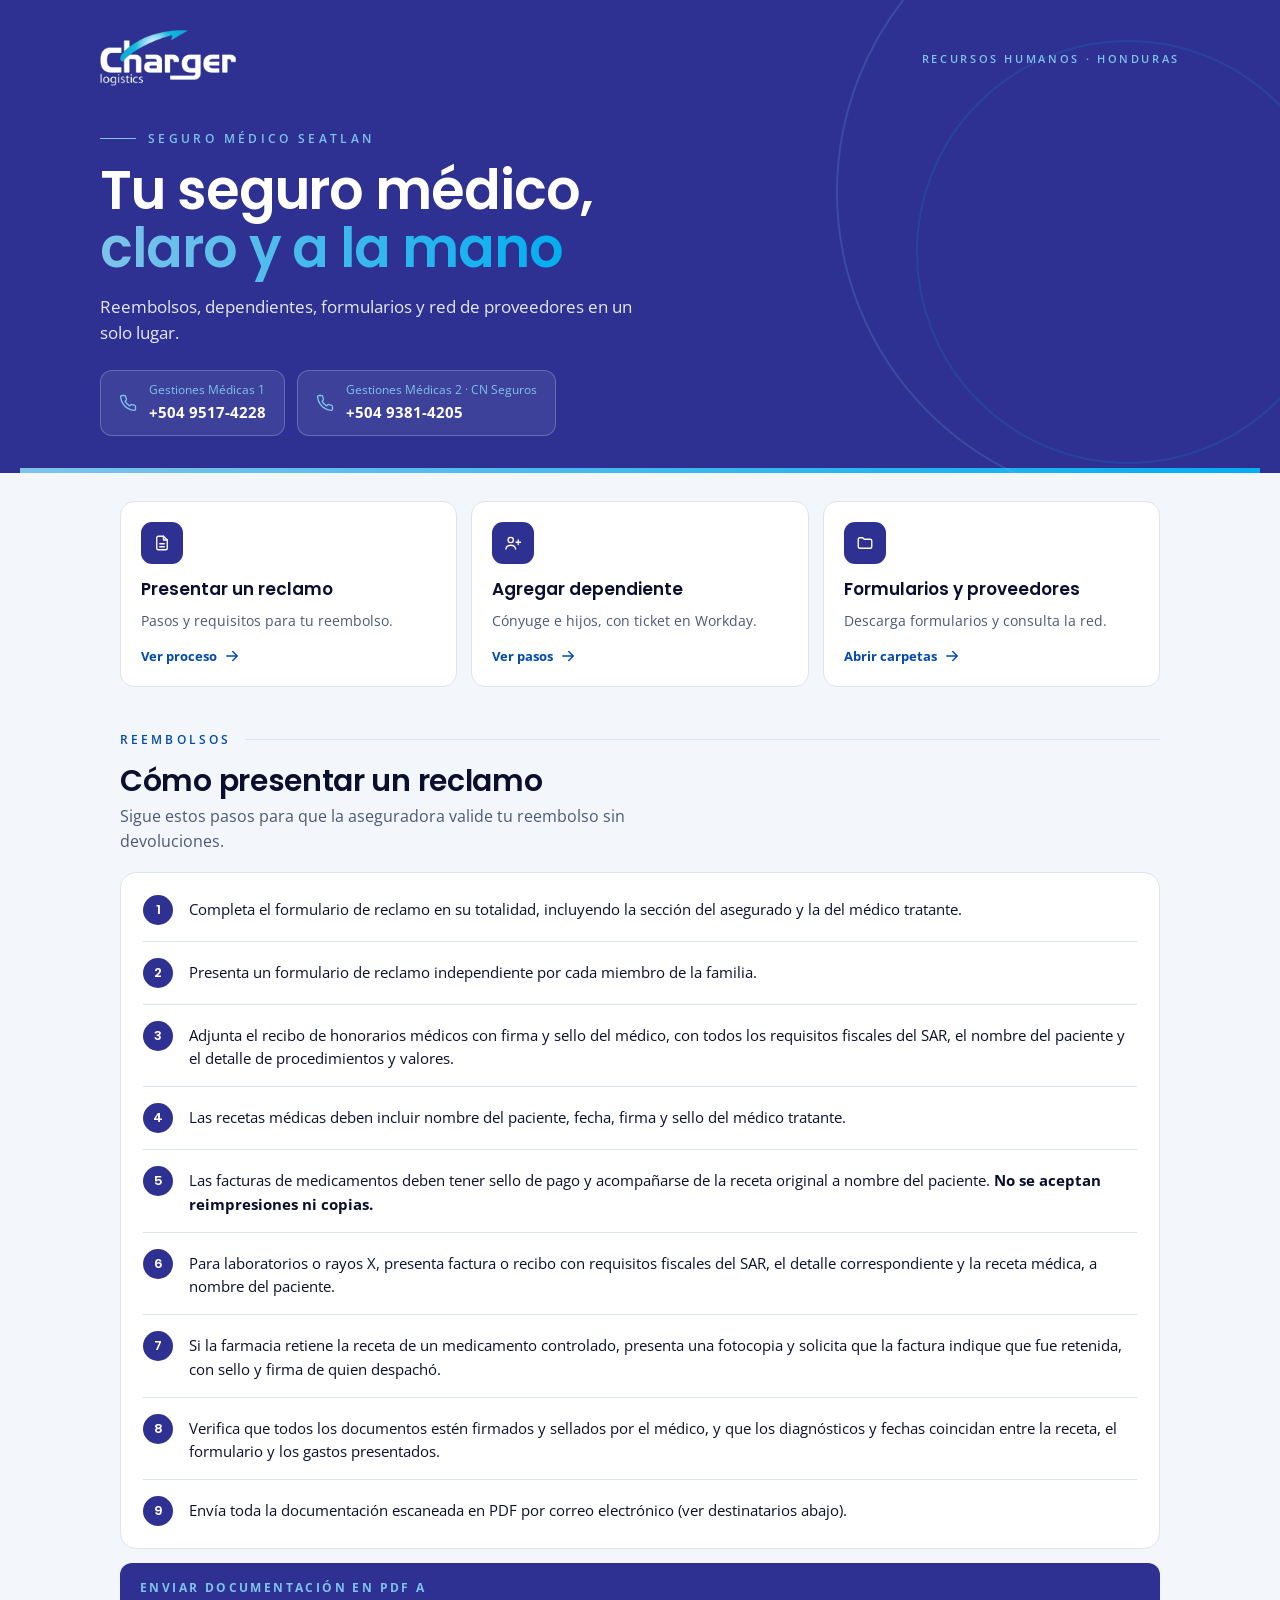
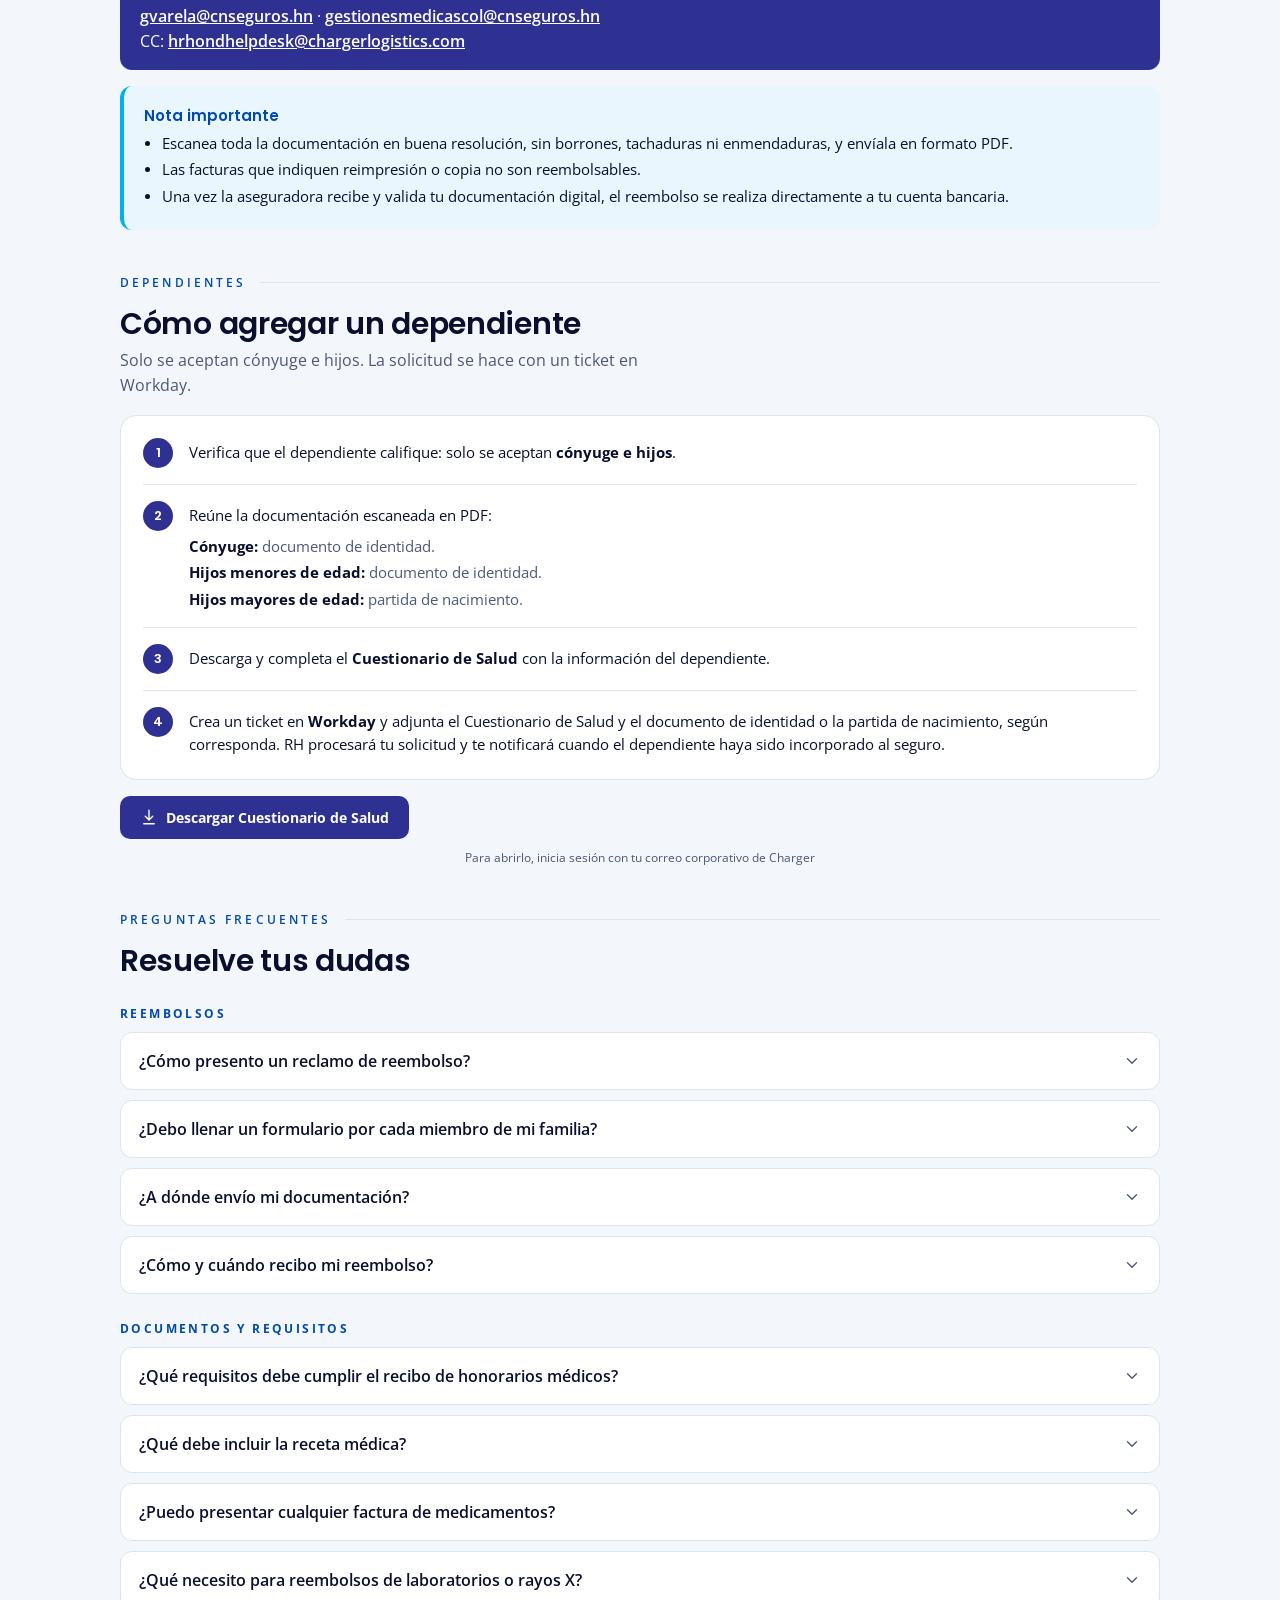
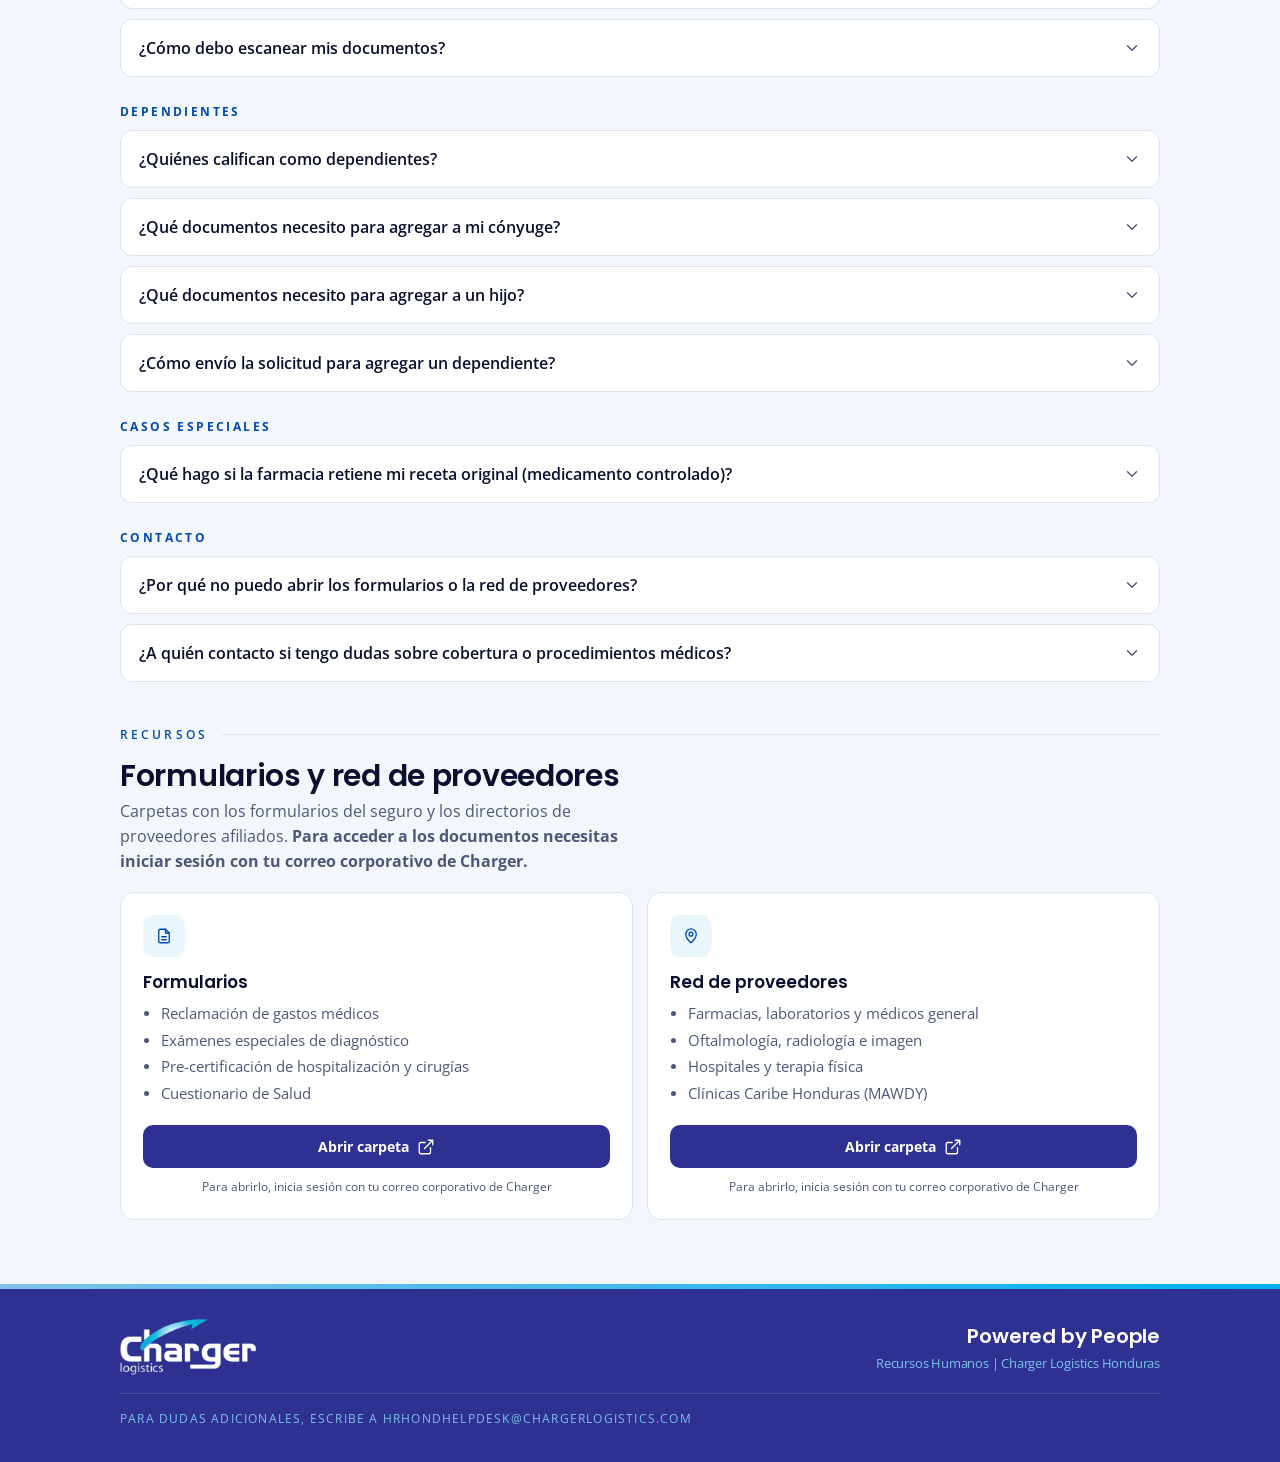
==== seguro-medico/index.html @ be04e5e9 "Seguro médico: quitar la barra de búsqueda Co-Authored-By: Claude Sonnet 5.5 <noreply@anthropic.com>" ====
<!doctype html>
<html lang="es">
<head>
<meta charset="utf-8">
<meta name="viewport" content="width=device-width, initial-scale=1">
<title>Seguro Médico Seatlan | Charger Logistics</title>
<meta name="description" content="Reclamos de reembolso, adición de dependientes, formularios y red de proveedores del seguro médico Seatlan para colaboradores de Charger Logistics Honduras.">
<link rel="icon" type="image/png" href="favicon.png">
<link rel="apple-touch-icon" href="favicon.png">
<link rel="preconnect" href="https://fonts.googleapis.com">
<link rel="preconnect" href="https://fonts.gstatic.com" crossorigin>
<link rel="stylesheet" href="https://fonts.googleapis.com/css2?family=Poppins:wght@500;600;700&family=Open+Sans:wght@400;600;700&display=swap">
<style>
:root{
  color-scheme:light;
  --indigo:#2E3192; --blue:#004AAD; --cyan:#02AFF0; --sky:#7DC3EA; --black:#000000; --white:#ffffff;
  --mist:#DDE4EE; --page:#F3F6FA; --ink:#0B0F2E; --muted:#4D5878; --line:#DDE4EE;
  --swoosh:linear-gradient(90deg,#7DC3EA,#02AFF0);
  --title:"Poppins","Roboto",system-ui,sans-serif;
  --body:"Open Sans",system-ui,-apple-system,"Segoe UI",sans-serif;
}
*{box-sizing:border-box}
html{scroll-behavior:smooth;scroll-padding-top:16px}
html,body{margin:0}
img{max-width:100%}
[hidden]{display:none!important}
body{background:var(--page);color:var(--ink);font-family:var(--body);font-size:16px;line-height:1.55;-webkit-font-smoothing:antialiased}
a{color:var(--blue)}
button,a,summary{touch-action:manipulation}
svg.i{width:18px;height:18px;flex:none;stroke:currentColor;fill:none;stroke-width:1.8;stroke-linecap:round;stroke-linejoin:round}
:focus-visible{outline:2px solid var(--cyan);outline-offset:2px}
@media (prefers-reduced-motion:reduce){html{scroll-behavior:auto}*{transition:none!important}}

/* HERO */
.hero{background:var(--indigo);color:var(--white);position:relative;overflow:hidden;padding:30px 20px 0}
.hero::before{content:"";position:absolute;right:-180px;top:-120px;width:620px;height:620px;border-radius:50%;border:2px solid rgba(125,195,234,.18);pointer-events:none}
.hero::after{content:"";position:absolute;right:-60px;top:40px;width:420px;height:420px;border-radius:50%;border:2px solid rgba(2,175,240,.14);pointer-events:none}
.hero-in{max-width:1080px;margin:0 auto;position:relative;z-index:1}
.topbar{display:flex;align-items:center;justify-content:space-between;gap:16px}
.brand{height:56px;width:auto;display:block}
.tag{font:600 11px var(--body);letter-spacing:.24em;text-transform:uppercase;color:var(--sky);text-align:right}
.hero-main{padding:44px 0 32px;max-width:680px}
.eyebrow{display:flex;align-items:center;gap:12px;font:600 12px var(--body);letter-spacing:.28em;text-transform:uppercase;color:var(--sky)}
.eyebrow::before{content:"";width:36px;height:1px;background:var(--sky)}
.hero h1{font-family:var(--title);font-weight:600;font-size:clamp(32px,6.2vw,54px);line-height:1.08;margin:14px 0 0;letter-spacing:-.02em;text-wrap:balance}
.hero h1 em{font-style:normal;background:var(--swoosh);-webkit-background-clip:text;background-clip:text;color:transparent}
.lead{margin:16px 0 0;font-size:17px;line-height:1.55;color:#E3E9F7;max-width:540px}
.chips{display:flex;flex-wrap:wrap;gap:12px;margin-top:24px}
.chip{display:flex;align-items:center;gap:12px;padding:10px 18px;border-radius:12px;background:rgba(255,255,255,.08);border:1px solid rgba(255,255,255,.22);color:var(--white);text-decoration:none;transition:background .15s}
.chip:hover{background:rgba(255,255,255,.16)}
.chip svg{color:var(--sky)}
.chip small{display:block;font-size:12px;color:var(--sky)}
.chip b{font-size:15px;font-weight:700}
.swoosh-bar{height:5px;background:var(--swoosh)}

/* LAYOUT */
.wrap{max-width:1080px;margin:0 auto;padding-inline:20px}
.sec{display:flex;align-items:center;gap:14px;margin:44px 0 16px;font:600 12px var(--body);letter-spacing:.26em;text-transform:uppercase;color:var(--blue)}
.sec::after{content:"";flex:1;height:1px;background:var(--line)}
h2.title{font-family:var(--title);font-weight:600;font-size:clamp(22px,3.6vw,30px);line-height:1.15;letter-spacing:-.01em;margin:0 0 6px;color:var(--ink)}
.sub{margin:0 0 18px;color:var(--muted);max-width:60ch}

/* QUICK ACTIONS */
.quick{display:grid;grid-template-columns:repeat(3,minmax(0,1fr));gap:14px;margin-top:28px}
.qa{display:flex;flex-direction:column;gap:8px;padding:20px;border-radius:14px;background:var(--white);border:1px solid var(--line);text-decoration:none;color:var(--ink);transition:transform .15s,box-shadow .15s,border-color .15s}
.qa:hover{transform:translateY(-2px);border-color:var(--sky);box-shadow:0 10px 28px rgba(46,49,146,.12)}
.qa .ic{width:42px;height:42px;border-radius:11px;background:var(--indigo);color:var(--white);display:grid;place-items:center}
.qa h3{font-family:var(--title);font-weight:600;font-size:17px;margin:4px 0 0}
.qa p{margin:0;font-size:14px;color:var(--muted)}
.qa .go{margin-top:auto;padding-top:6px;font-size:13px;font-weight:700;color:var(--blue);display:flex;align-items:center;gap:6px}

/* STEPS */
.steps{list-style:none;margin:0;padding:6px 22px;background:var(--white);border:1px solid var(--line);border-radius:16px;counter-reset:s}
.steps li{display:flex;gap:16px;padding:16px 0;border-bottom:1px solid var(--line);counter-increment:s}
.steps li:last-child{border-bottom:0}
.steps li::before{content:counter(s);flex:none;width:30px;height:30px;border-radius:50%;background:var(--indigo);color:var(--white);font:600 13px var(--title);display:grid;place-items:center}
.steps li>div{padding-top:3px;font-size:15px}
.steps ul{margin:8px 0 0;padding:0;list-style:none;display:grid;gap:4px}
.steps ul li{display:block;padding:0;border:0;counter-increment:none;color:var(--muted);font-size:14.5px}
.steps ul li::before{content:none}
.steps ul li b{color:var(--ink)}

.note{margin-top:16px;padding:18px 20px;border-radius:12px;background:#E9F6FD;border-left:4px solid var(--cyan)}
.note strong{display:block;margin-bottom:6px;font-family:var(--title);font-weight:600;color:var(--blue);font-size:15px}
.note ul{margin:0;padding-left:18px;font-size:14.5px}
.note li{margin-bottom:4px}
.send{margin-top:14px;padding:16px 20px;border-radius:12px;background:var(--indigo);color:var(--white)}
.send b{display:block;font-size:12px;letter-spacing:.2em;text-transform:uppercase;color:var(--sky);margin-bottom:6px}
.send a{color:var(--white);font-weight:600;overflow-wrap:anywhere}

.btn{display:inline-flex;align-items:center;justify-content:center;gap:8px;padding:12px 20px;border-radius:10px;background:var(--indigo);color:var(--white);font:700 14px var(--body);text-decoration:none;transition:background .15s}
.btn:hover{background:var(--blue)}
.btn.alt{background:var(--white);color:var(--indigo);border:1.5px solid var(--indigo)}
.btn.alt:hover{background:var(--page)}
.btn-row{display:flex;flex-wrap:wrap;gap:12px;margin-top:16px}

/* FAQ */
.faq-cat{font:700 12px var(--body);letter-spacing:.2em;text-transform:uppercase;color:var(--blue);margin:26px 0 10px}
details.faq{background:var(--white);border:1px solid var(--line);border-radius:12px;margin-bottom:10px;overflow:hidden}
details.faq[open]{border-color:var(--sky)}
details.faq summary{list-style:none;cursor:pointer;display:flex;justify-content:space-between;align-items:center;gap:12px;padding:16px 18px;font-weight:600;font-size:15.5px}
details.faq summary::-webkit-details-marker{display:none}
details.faq summary svg{color:var(--muted);transition:transform .2s}
details.faq[open] summary svg{transform:rotate(180deg);color:var(--cyan)}
details.faq .a{padding:0 18px 18px;font-size:15px;color:var(--muted)}

/* DOCS */
.docs{display:grid;grid-template-columns:repeat(2,minmax(0,1fr));gap:14px}
.doc{display:flex;flex-direction:column;padding:22px;border-radius:14px;background:var(--white);border:1px solid var(--line)}
.doc .ic{width:42px;height:42px;border-radius:11px;background:#E9F6FD;color:var(--blue);display:grid;place-items:center;margin-bottom:12px}
.doc h3{font-family:var(--title);font-weight:600;font-size:17px;margin:0 0 8px}
.doc ul{margin:0 0 16px;padding-left:18px;color:var(--muted);font-size:14.5px;flex:1}
.doc li{margin-bottom:4px}
.access{margin-top:10px;font-size:12px;color:var(--muted);text-align:center}

/* FOOTER */
.site-foot{background:var(--indigo);color:var(--white);margin-top:64px}
.foot-in{max-width:1080px;margin:0 auto;padding:30px 20px 34px;display:flex;flex-wrap:wrap;align-items:center;justify-content:space-between;gap:18px}
.ppl{font-family:var(--title);font-weight:600;font-size:20px;letter-spacing:-.01em;text-align:right}
.ppl small{display:block;font:400 13px var(--body);color:var(--sky);margin-top:2px}
.legal{width:100%;border-top:1px solid rgba(255,255,255,.14);padding-top:16px;font-size:12px;letter-spacing:.1em;text-transform:uppercase;color:var(--sky)}

@media (max-width:820px){.quick{grid-template-columns:1fr}.docs{grid-template-columns:1fr}}
@media (max-width:560px){.brand{height:46px}.tag{font-size:10px;letter-spacing:.16em}.hero-main{padding:34px 0 26px}.steps{padding:4px 16px}.ppl{text-align:left}}
</style>
</head>
<body>

<header class="hero">
  <div class="hero-in">
    <div class="topbar">
      <img class="brand" src="charger-logo.png" alt="Charger Logistics">
      <div class="tag">Recursos Humanos · Honduras</div>
    </div>
    <div class="hero-main">
      <div class="eyebrow">Seguro médico Seatlan</div>
      <h1>Tu seguro médico, <em>claro y a la mano</em></h1>
      <p class="lead">Reembolsos, dependientes, formularios y red de proveedores en un solo lugar.</p>
      <div class="chips">
        <a class="chip" href="tel:+50495174228">
          <svg class="i" viewBox="0 0 24 24"><path d="M22 16.9v3a2 2 0 0 1-2.2 2 19.8 19.8 0 0 1-8.6-3.1 19.5 19.5 0 0 1-6-6A19.8 19.8 0 0 1 2.1 4.2 2 2 0 0 1 4.1 2h3a2 2 0 0 1 2 1.7c.1 1 .4 1.9.7 2.8a2 2 0 0 1-.5 2.1L8.1 9.9a16 16 0 0 0 6 6l1.3-1.3a2 2 0 0 1 2.1-.4c.9.3 1.8.6 2.8.7a2 2 0 0 1 1.7 2z"/></svg>
          <span><small>Gestiones Médicas 1</small><b>+504 9517-4228</b></span>
        </a>
        <a class="chip" href="tel:+50493814205">
          <svg class="i" viewBox="0 0 24 24"><path d="M22 16.9v3a2 2 0 0 1-2.2 2 19.8 19.8 0 0 1-8.6-3.1 19.5 19.5 0 0 1-6-6A19.8 19.8 0 0 1 2.1 4.2 2 2 0 0 1 4.1 2h3a2 2 0 0 1 2 1.7c.1 1 .4 1.9.7 2.8a2 2 0 0 1-.5 2.1L8.1 9.9a16 16 0 0 0 6 6l1.3-1.3a2 2 0 0 1 2.1-.4c.9.3 1.8.6 2.8.7a2 2 0 0 1 1.7 2z"/></svg>
          <span><small>Gestiones Médicas 2 · CN Seguros</small><b>+504 9381-4205</b></span>
        </a>
      </div>
    </div>
  </div>
  <div class="swoosh-bar"></div>
</header>

<main class="wrap">


  <nav class="quick" aria-label="Accesos rápidos">
    <a class="qa" href="#reclamo">
      <span class="ic"><svg class="i" viewBox="0 0 24 24"><path d="M14 3H7a2 2 0 0 0-2 2v14a2 2 0 0 0 2 2h10a2 2 0 0 0 2-2V8z"/><path d="M14 3v5h5M9 13h6M9 17h6"/></svg></span>
      <h3>Presentar un reclamo</h3>
      <p>Pasos y requisitos para tu reembolso.</p>
      <span class="go">Ver proceso <svg class="i" viewBox="0 0 24 24"><path d="M5 12h14M13 6l6 6-6 6"/></svg></span>
    </a>
    <a class="qa" href="#dependientes">
      <span class="ic"><svg class="i" viewBox="0 0 24 24"><circle cx="9" cy="8" r="3.5"/><path d="M2.5 20c.6-3.3 3.2-5 6.5-5s5.9 1.7 6.5 5M19 8v6M16 11h6"/></svg></span>
      <h3>Agregar dependiente</h3>
      <p>Cónyuge e hijos, con ticket en Workday.</p>
      <span class="go">Ver pasos <svg class="i" viewBox="0 0 24 24"><path d="M5 12h14M13 6l6 6-6 6"/></svg></span>
    </a>
    <a class="qa" href="#documentos">
      <span class="ic"><svg class="i" viewBox="0 0 24 24"><path d="M3 7a2 2 0 0 1 2-2h4l2 2h8a2 2 0 0 1 2 2v8a2 2 0 0 1-2 2H5a2 2 0 0 1-2-2z"/></svg></span>
      <h3>Formularios y proveedores</h3>
      <p>Descarga formularios y consulta la red.</p>
      <span class="go">Abrir carpetas <svg class="i" viewBox="0 0 24 24"><path d="M5 12h14M13 6l6 6-6 6"/></svg></span>
    </a>
  </nav>

  <!-- RECLAMO -->
  <section id="reclamo" aria-labelledby="t-reclamo">
    <div class="sec">Reembolsos</div>
    <h2 class="title" id="t-reclamo">Cómo presentar un reclamo</h2>
    <p class="sub">Sigue estos pasos para que la aseguradora valide tu reembolso sin devoluciones.</p>
    <ol class="steps">
      <li><div>Completa el formulario de reclamo en su totalidad, incluyendo la sección del asegurado y la del médico tratante.</div></li>
      <li><div>Presenta un formulario de reclamo independiente por cada miembro de la familia.</div></li>
      <li><div>Adjunta el recibo de honorarios médicos con firma y sello del médico, con todos los requisitos fiscales del SAR, el nombre del paciente y el detalle de procedimientos y valores.</div></li>
      <li><div>Las recetas médicas deben incluir nombre del paciente, fecha, firma y sello del médico tratante.</div></li>
      <li><div>Las facturas de medicamentos deben tener sello de pago y acompañarse de la receta original a nombre del paciente. <b>No se aceptan reimpresiones ni copias.</b></div></li>
      <li><div>Para laboratorios o rayos X, presenta factura o recibo con requisitos fiscales del SAR, el detalle correspondiente y la receta médica, a nombre del paciente.</div></li>
      <li><div>Si la farmacia retiene la receta de un medicamento controlado, presenta una fotocopia y solicita que la factura indique que fue retenida, con sello y firma de quien despachó.</div></li>
      <li><div>Verifica que todos los documentos estén firmados y sellados por el médico, y que los diagnósticos y fechas coincidan entre la receta, el formulario y los gastos presentados.</div></li>
      <li><div>Envía toda la documentación escaneada en PDF por correo electrónico (ver destinatarios abajo).</div></li>
    </ol>

    <div class="send">
      <b>Enviar documentación en PDF a</b>
      <a href="mailto:gvarela@cnseguros.hn">gvarela@cnseguros.hn</a> ·
      <a href="mailto:gestionesmedicascol@cnseguros.hn">gestionesmedicascol@cnseguros.hn</a><br>
      CC: <a href="mailto:hrhondhelpdesk@chargerlogistics.com">hrhondhelpdesk@chargerlogistics.com</a>
    </div>

    <div class="note">
      <strong>Nota importante</strong>
      <ul>
        <li>Escanea toda la documentación en buena resolución, sin borrones, tachaduras ni enmendaduras, y envíala en formato PDF.</li>
        <li>Las facturas que indiquen reimpresión o copia no son reembolsables.</li>
        <li>Una vez la aseguradora recibe y valida tu documentación digital, el reembolso se realiza directamente a tu cuenta bancaria.</li>
      </ul>
    </div>
  </section>

  <!-- DEPENDIENTES -->
  <section id="dependientes" aria-labelledby="t-dep">
    <div class="sec">Dependientes</div>
    <h2 class="title" id="t-dep">Cómo agregar un dependiente</h2>
    <p class="sub">Solo se aceptan cónyuge e hijos. La solicitud se hace con un ticket en Workday.</p>
    <ol class="steps">
      <li><div>Verifica que el dependiente califique: solo se aceptan <b>cónyuge e hijos</b>.</div></li>
      <li><div>Reúne la documentación escaneada en PDF:
        <ul>
          <li><b>Cónyuge:</b> documento de identidad.</li>
          <li><b>Hijos menores de edad:</b> documento de identidad.</li>
          <li><b>Hijos mayores de edad:</b> partida de nacimiento.</li>
        </ul></div></li>
      <li><div>Descarga y completa el <b>Cuestionario de Salud</b> con la información del dependiente.</div></li>
      <li><div>Crea un ticket en <b>Workday</b> y adjunta el Cuestionario de Salud y el documento de identidad o la partida de nacimiento, según corresponda. RH procesará tu solicitud y te notificará cuando el dependiente haya sido incorporado al seguro.</div></li>
    </ol>
    <div class="btn-row">
      <a class="btn" href="https://chargerlogistics.sharepoint.com/:b:/r/sites/SEATLAN-HR/Shared%20Documents/SEATLAN%20INFO/Formularios/Cuestionario%20de%20Salud%20(.pdf?d=w55ce42478e1b40bdb4b3469c812b2c87&csf=1&web=1&e=nMqfds" target="_blank" rel="noopener">
        <svg class="i" viewBox="0 0 24 24"><path d="M12 3v12M7 11l5 5 5-5M5 21h14"/></svg>
        Descargar Cuestionario de Salud
      </a>
    </div>
    <p class="access">Para abrirlo, inicia sesión con tu correo corporativo de Charger</p>
  </section>

  <!-- FAQ -->
  <section id="faq" aria-labelledby="t-faq">
    <div class="sec">Preguntas frecuentes</div>
    <h2 class="title" id="t-faq">Resuelve tus dudas</h2>

    <div id="faq-list">

      <div class="faq-group">
        <div class="faq-cat">Reembolsos</div>
        <details class="faq"><summary>¿Cómo presento un reclamo de reembolso?<svg class="i" viewBox="0 0 24 24"><path d="m6 9 6 6 6-6"/></svg></summary><div class="a">Completa el formulario de reclamo (sección del asegurado y del médico tratante) y envíalo junto con la documentación de respaldo —recibos, facturas y recetas— escaneada en PDF.</div></details>
        <details class="faq"><summary>¿Debo llenar un formulario por cada miembro de mi familia?<svg class="i" viewBox="0 0 24 24"><path d="m6 9 6 6 6-6"/></svg></summary><div class="a">Sí. Se debe presentar un formulario de reclamo independiente por cada miembro de la familia que tenga gastos médicos a reembolsar.</div></details>
        <details class="faq"><summary>¿A dónde envío mi documentación?<svg class="i" viewBox="0 0 24 24"><path d="m6 9 6 6 6-6"/></svg></summary><div class="a">Envía todos los documentos escaneados en PDF por correo electrónico a <a href="mailto:gvarela@cnseguros.hn">gvarela@cnseguros.hn</a> y <a href="mailto:gestionesmedicascol@cnseguros.hn">gestionesmedicascol@cnseguros.hn</a>, con copia (CC) a <a href="mailto:hrhondhelpdesk@chargerlogistics.com">hrhondhelpdesk@chargerlogistics.com</a>.</div></details>
        <details class="faq"><summary>¿Cómo y cuándo recibo mi reembolso?<svg class="i" viewBox="0 0 24 24"><path d="m6 9 6 6 6-6"/></svg></summary><div class="a">Una vez la aseguradora recibe y valida tu documentación digital, inicia el proceso de reembolso, el cual se realiza directamente a tu cuenta bancaria.</div></details>
      </div>

      <div class="faq-group">
        <div class="faq-cat">Documentos y requisitos</div>
        <details class="faq"><summary>¿Qué requisitos debe cumplir el recibo de honorarios médicos?<svg class="i" viewBox="0 0 24 24"><path d="m6 9 6 6 6-6"/></svg></summary><div class="a">Debe tener firma y sello del médico tratante, todos los requisitos fiscales del SAR, el nombre del paciente y el detalle de los procedimientos realizados con sus valores.</div></details>
        <details class="faq"><summary>¿Qué debe incluir la receta médica?<svg class="i" viewBox="0 0 24 24"><path d="m6 9 6 6 6-6"/></svg></summary><div class="a">Nombre del paciente, fecha, firma y sello del médico tratante.</div></details>
        <details class="faq"><summary>¿Puedo presentar cualquier factura de medicamentos?<svg class="i" viewBox="0 0 24 24"><path d="m6 9 6 6 6-6"/></svg></summary><div class="a">No. La factura debe tener sello de pago e ir acompañada de la receta médica original a nombre del paciente. No se aceptan reimpresiones ni copias.</div></details>
        <details class="faq"><summary>¿Qué necesito para reembolsos de laboratorios o rayos X?<svg class="i" viewBox="0 0 24 24"><path d="m6 9 6 6 6-6"/></svg></summary><div class="a">Factura o recibo con todos los requisitos fiscales del SAR, el detalle correspondiente y la receta médica, todo a nombre del paciente.</div></details>
        <details class="faq"><summary>¿Cómo debo escanear mis documentos?<svg class="i" viewBox="0 0 24 24"><path d="m6 9 6 6 6-6"/></svg></summary><div class="a">En buena resolución, sin borrones, tachaduras ni enmendaduras, y en formato PDF. Las facturas que indiquen reimpresión o copia no son reembolsables.</div></details>
      </div>

      <div class="faq-group">
        <div class="faq-cat">Dependientes</div>
        <details class="faq"><summary>¿Quiénes califican como dependientes?<svg class="i" viewBox="0 0 24 24"><path d="m6 9 6 6 6-6"/></svg></summary><div class="a">Solo el cónyuge y los hijos del colaborador.</div></details>
        <details class="faq"><summary>¿Qué documentos necesito para agregar a mi cónyuge?<svg class="i" viewBox="0 0 24 24"><path d="m6 9 6 6 6-6"/></svg></summary><div class="a">Documento de identidad del cónyuge, escaneado en PDF, además del Cuestionario de Salud.</div></details>
        <details class="faq"><summary>¿Qué documentos necesito para agregar a un hijo?<svg class="i" viewBox="0 0 24 24"><path d="m6 9 6 6 6-6"/></svg></summary><div class="a">Si el hijo es menor de edad: documento de identidad en PDF. Si es mayor de edad: partida de nacimiento en PDF. En ambos casos, también el Cuestionario de Salud.</div></details>
        <details class="faq"><summary>¿Cómo envío la solicitud para agregar un dependiente?<svg class="i" viewBox="0 0 24 24"><path d="m6 9 6 6 6-6"/></svg></summary><div class="a">Crea un ticket en Workday y adjunta el Cuestionario de Salud completado y el documento correspondiente. RH te notificará cuando el dependiente haya sido incorporado.</div></details>
      </div>

      <div class="faq-group">
        <div class="faq-cat">Casos especiales</div>
        <details class="faq"><summary>¿Qué hago si la farmacia retiene mi receta original (medicamento controlado)?<svg class="i" viewBox="0 0 24 24"><path d="m6 9 6 6 6-6"/></svg></summary><div class="a">Presenta una fotocopia de la receta. La farmacia debe indicar en la factura que la receta fue retenida, incluyendo el sello y la firma del empleado que hizo el despacho.</div></details>
      </div>

      <div class="faq-group">
        <div class="faq-cat">Contacto</div>
        <details class="faq"><summary>¿Por qué no puedo abrir los formularios o la red de proveedores?<svg class="i" viewBox="0 0 24 24"><path d="m6 9 6 6 6-6"/></svg></summary><div class="a">Las carpetas están en SharePoint y requieren iniciar sesión con tu <strong>correo corporativo de Charger</strong>. Si abres el enlace con un correo personal, no tendrás acceso. Si ya iniciaste sesión con tu correo de la empresa y no abre, escribe a <a href="mailto:hrhondhelpdesk@chargerlogistics.com">hrhondhelpdesk@chargerlogistics.com</a>.</div></details>
        <details class="faq"><summary>¿A quién contacto si tengo dudas sobre cobertura o procedimientos médicos?<svg class="i" viewBox="0 0 24 24"><path d="m6 9 6 6 6-6"/></svg></summary><div class="a">Gestiones Médicas 1: <a href="tel:+50495174228">+504 9517-4228</a> · Gestiones Médicas 2 (CN Seguros): <a href="tel:+50493814205">+504 9381-4205</a>.</div></details>
      </div>

    </div>
  </section>

  <!-- DOCUMENTOS -->
  <section id="documentos" aria-labelledby="t-docs">
    <div class="sec">Recursos</div>
    <h2 class="title" id="t-docs">Formularios y red de proveedores</h2>
    <p class="sub">Carpetas con los formularios del seguro y los directorios de proveedores afiliados. <strong>Para acceder a los documentos necesitas iniciar sesión con tu correo corporativo de Charger.</strong></p>
    <div class="docs">
      <div class="doc">
        <div class="ic"><svg class="i" viewBox="0 0 24 24"><path d="M14 3H7a2 2 0 0 0-2 2v14a2 2 0 0 0 2 2h10a2 2 0 0 0 2-2V8z"/><path d="M14 3v5h5M9 13h6M9 17h6"/></svg></div>
        <h3>Formularios</h3>
        <ul>
          <li>Reclamación de gastos médicos</li>
          <li>Exámenes especiales de diagnóstico</li>
          <li>Pre-certificación de hospitalización y cirugías</li>
          <li>Cuestionario de Salud</li>
        </ul>
        <a class="btn" href="https://chargerlogistics.sharepoint.com/:f:/s/SEATLAN-HR/IgCxUPghpATPTrGobTod1LOIAeR1zTlhdi1cCkvR_s5vLBA?e=OW8Pu0" target="_blank" rel="noopener">Abrir carpeta
          <svg class="i" viewBox="0 0 24 24"><path d="M18 13v6a2 2 0 0 1-2 2H5a2 2 0 0 1-2-2V8a2 2 0 0 1 2-2h6M15 3h6v6M10 14 21 3"/></svg></a>
        <div class="access">Para abrirlo, inicia sesión con tu correo corporativo de Charger</div>
      </div>
      <div class="doc">
        <div class="ic"><svg class="i" viewBox="0 0 24 24"><path d="M12 21s-7-6.2-7-11.5A7 7 0 0 1 12 2.5a7 7 0 0 1 7 7C19 14.800 12 21 12 21z"/><circle cx="12" cy="9.500" r="2.500"/></svg></div>
        <h3>Red de proveedores</h3>
        <ul>
          <li>Farmacias, laboratorios y médicos general</li>
          <li>Oftalmología, radiología e imagen</li>
          <li>Hospitales y terapia física</li>
          <li>Clínicas Caribe Honduras (MAWDY)</li>
        </ul>
        <a class="btn" href="https://chargerlogistics.sharepoint.com/:f:/s/SEATLAN-HR/IgASd9xOjn6STbxTRC5qaI1XAURVa35ZokFMgpnFpd_yM1g?e=4H0FW9" target="_blank" rel="noopener">Abrir carpeta
          <svg class="i" viewBox="0 0 24 24"><path d="M18 13v6a2 2 0 0 1-2 2H5a2 2 0 0 1-2-2V8a2 2 0 0 1 2-2h6M15 3h6v6M10 14 21 3"/></svg></a>
        <div class="access">Para abrirlo, inicia sesión con tu correo corporativo de Charger</div>
      </div>
    </div>
  </section>

</main>

<footer class="site-foot">
  <div class="swoosh-bar"></div>
  <div class="foot-in">
    <img class="brand" src="charger-logo.png" alt="Charger Logistics">
    <div class="ppl">Powered by People<small>Recursos Humanos | Charger Logistics Honduras</small></div>
    <div class="legal">Para dudas adicionales, escribe a hrhondhelpdesk@chargerlogistics.com</div>
  </div>
</footer>

</body>
</html>
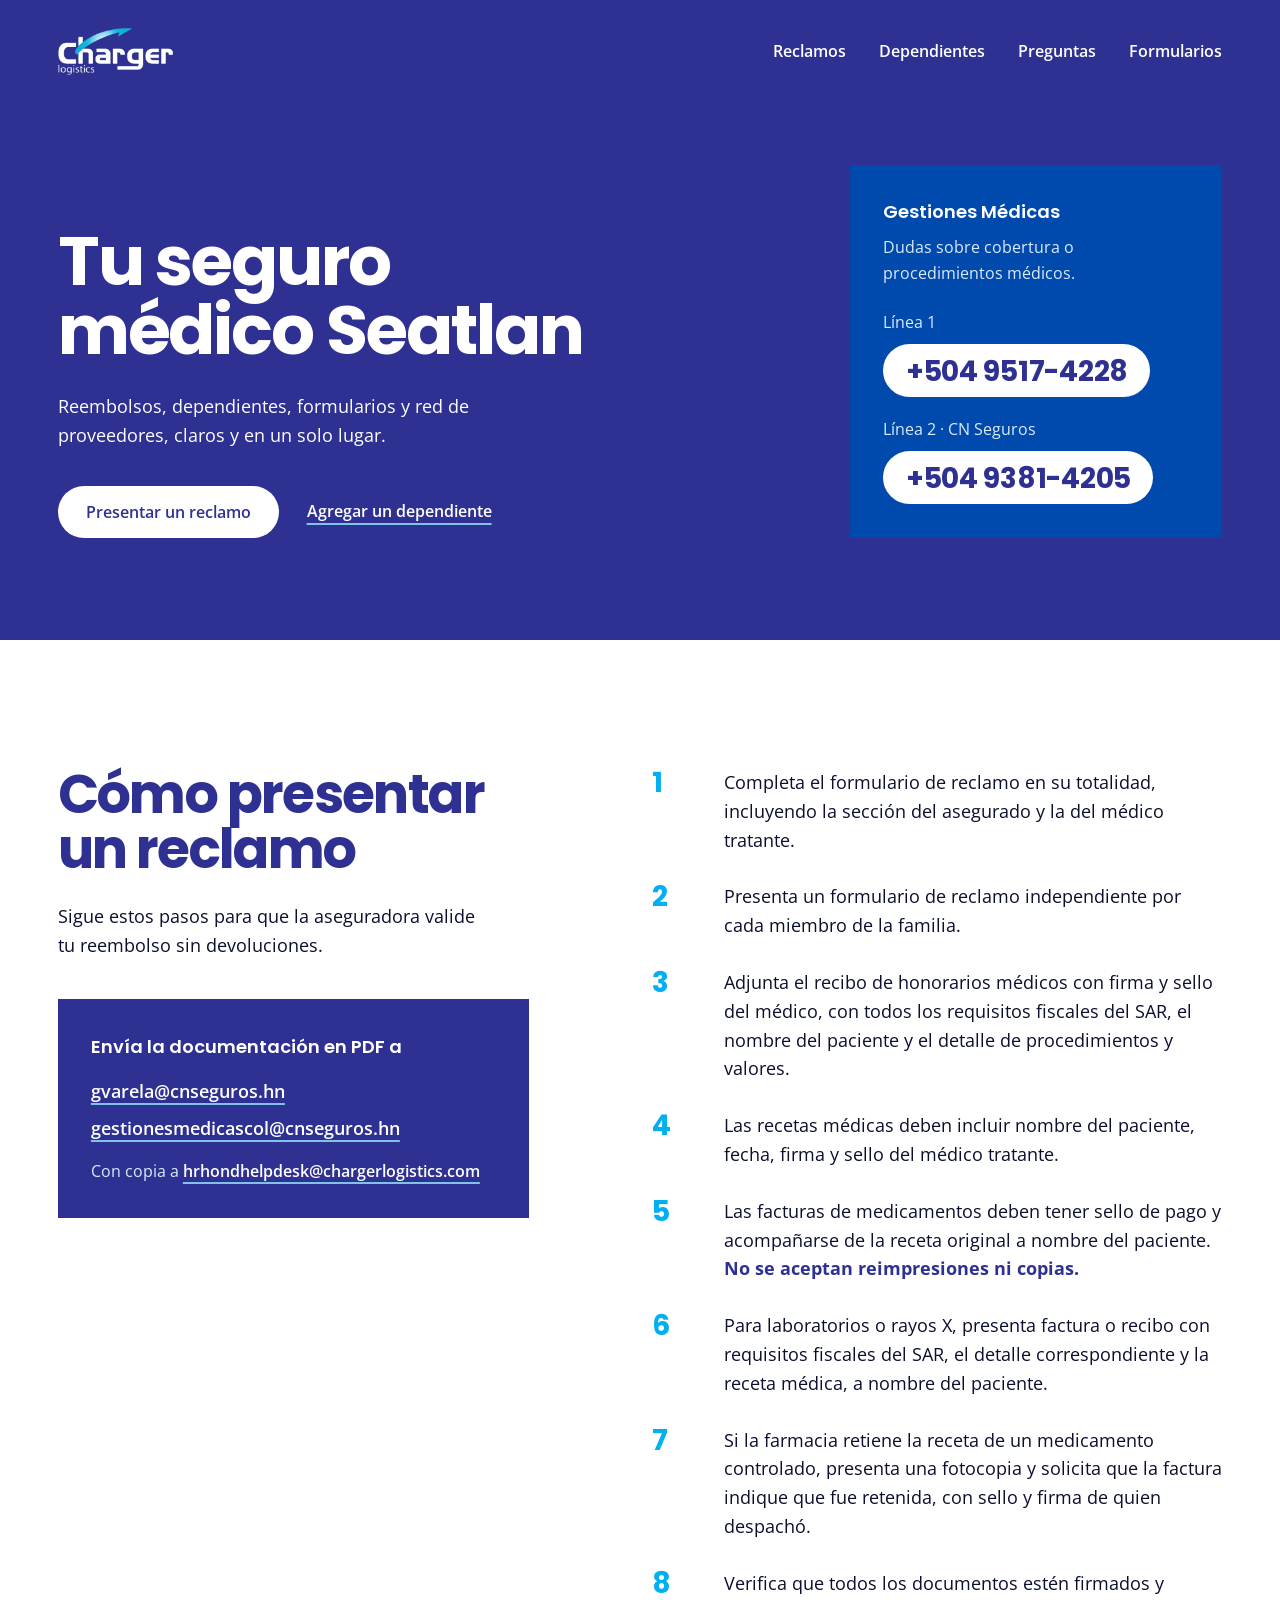
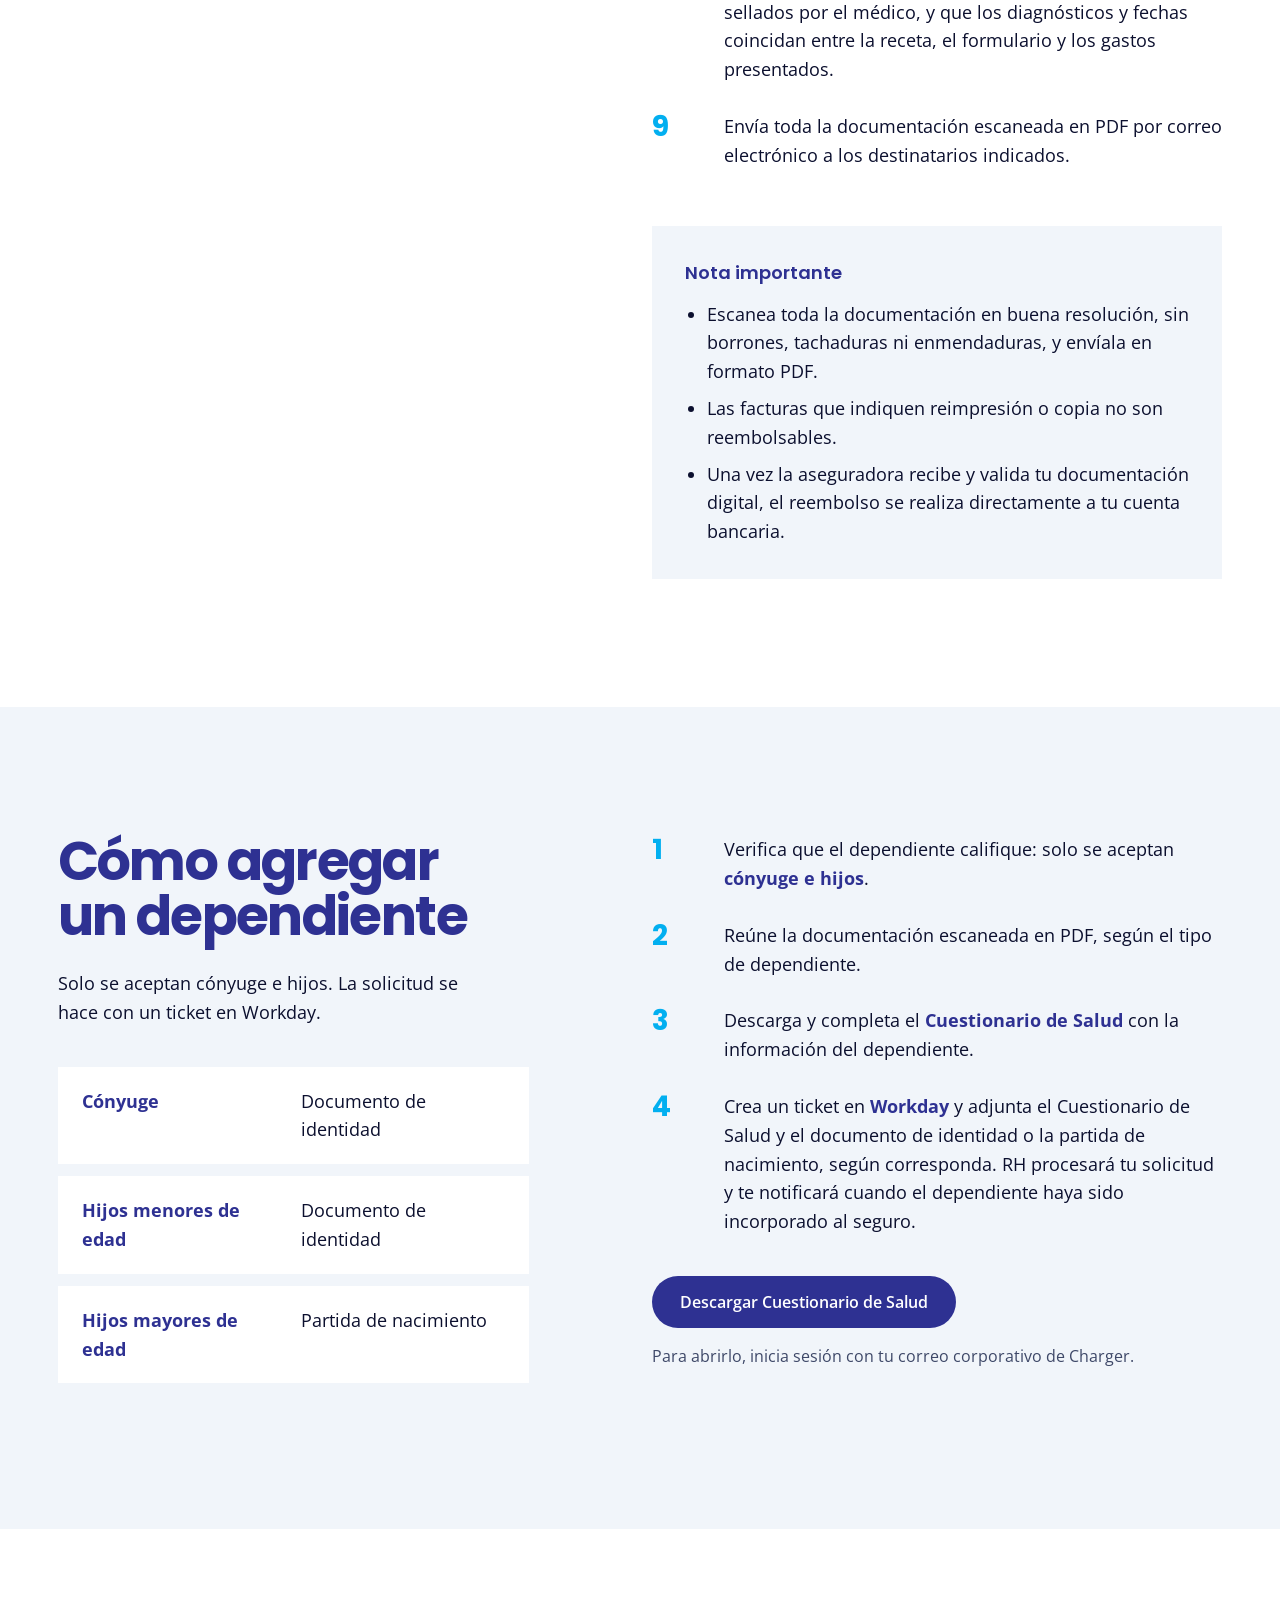
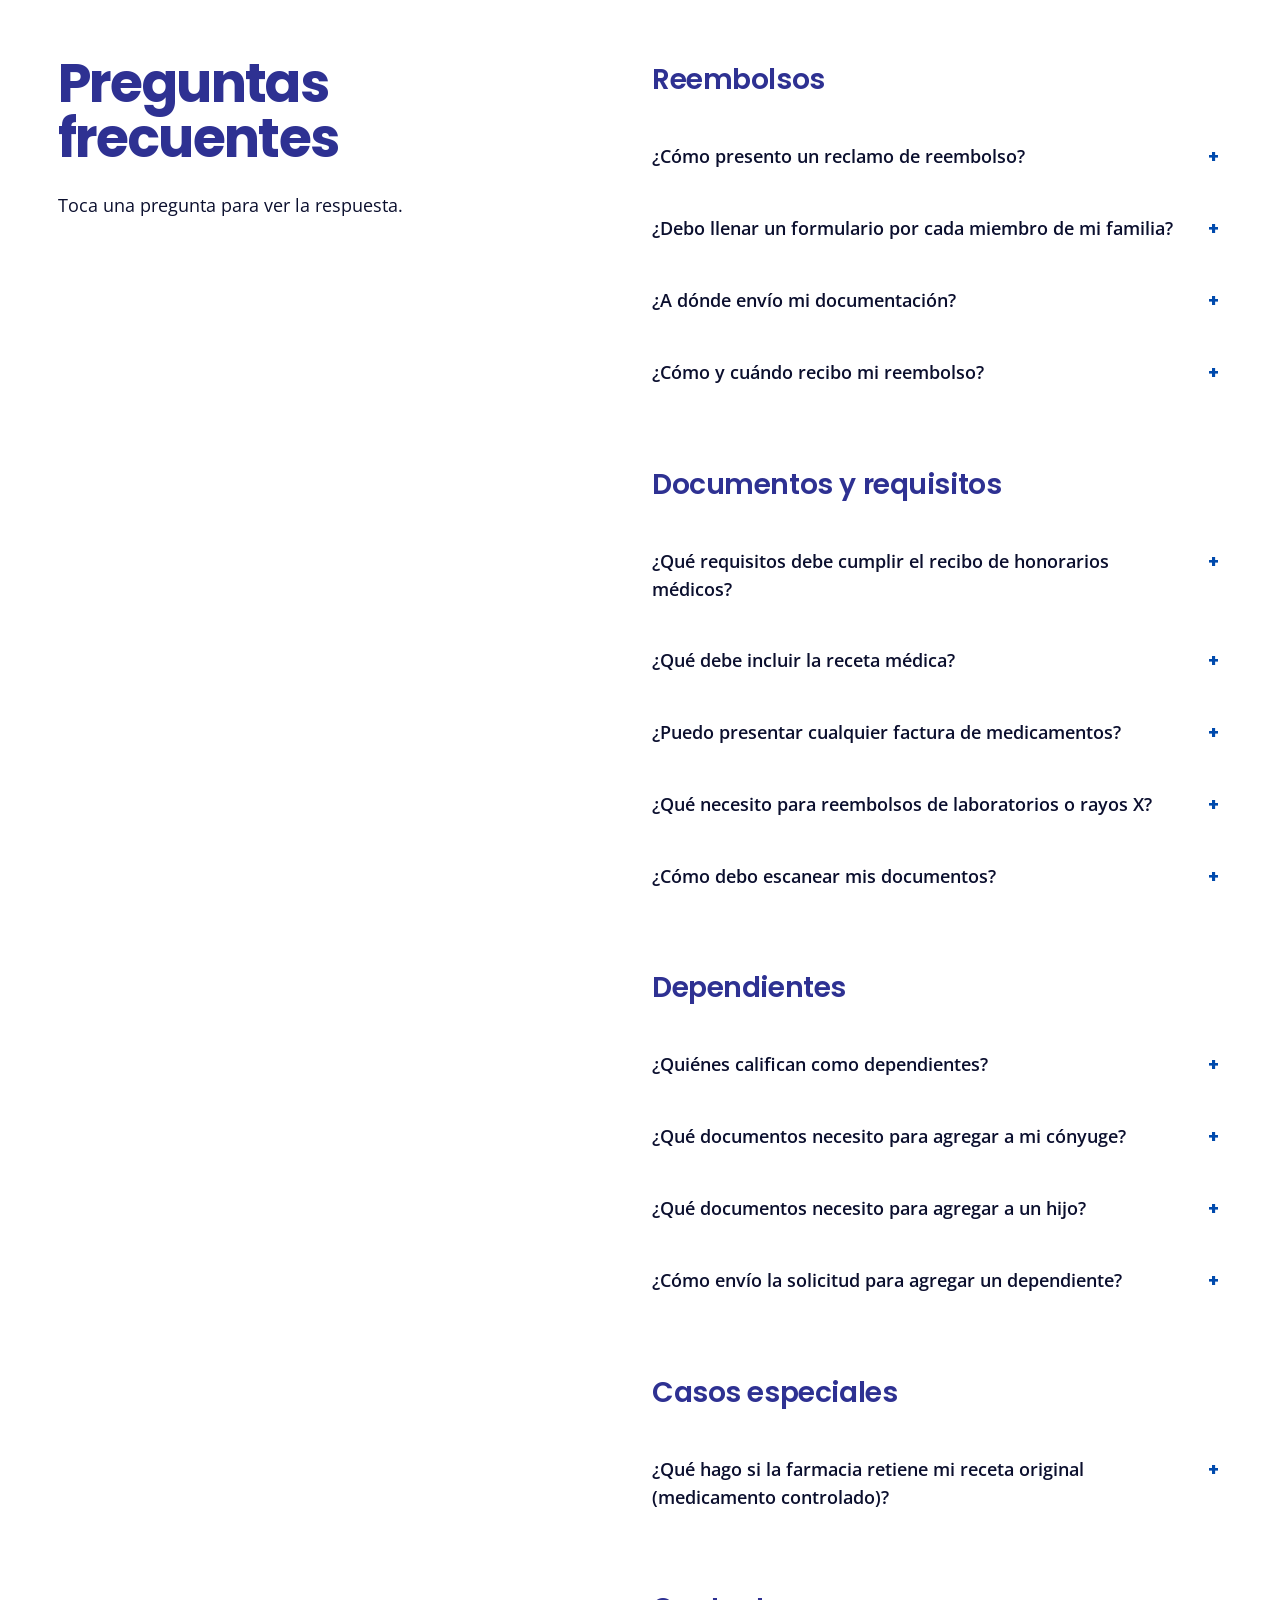
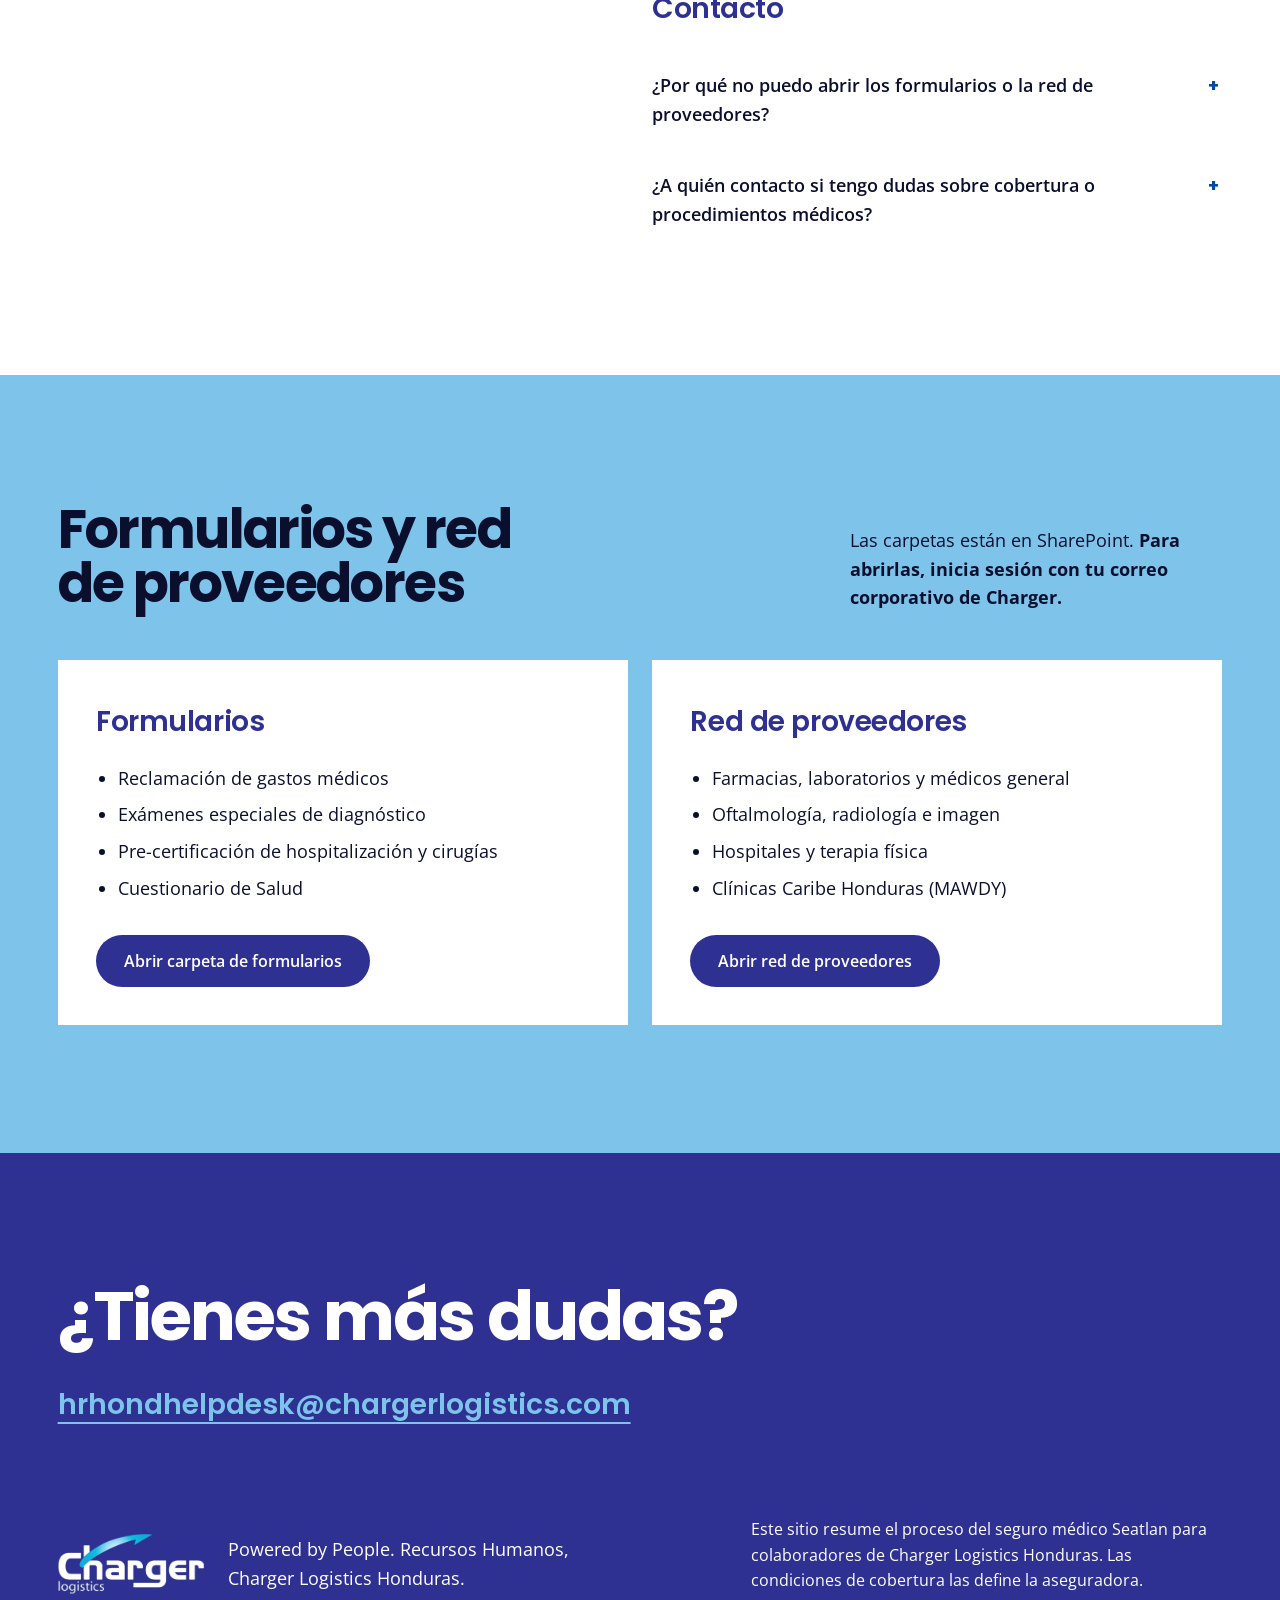
==== commit b89228a9: "Seguro médico: rediseño con el estilo del hub - Portada índigo con título grande y las dos líneas de" ====
--- a/seguro-medico/index.html
+++ b/seguro-medico/index.html
@@ -5,289 +5,322 @@
 <meta name="viewport" content="width=device-width, initial-scale=1">
 <title>Seguro Médico Seatlan | Charger Logistics</title>
 <meta name="description" content="Reclamos de reembolso, adición de dependientes, formularios y red de proveedores del seguro médico Seatlan para colaboradores de Charger Logistics Honduras.">
+<meta name="theme-color" content="#2E3192">
 <link rel="icon" type="image/png" href="favicon.png">
 <link rel="apple-touch-icon" href="favicon.png">
-<link rel="preconnect" href="https://fonts.googleapis.com">
-<link rel="preconnect" href="https://fonts.gstatic.com" crossorigin>
-<link rel="stylesheet" href="https://fonts.googleapis.com/css2?family=Poppins:wght@500;600;700&family=Open+Sans:wght@400;600;700&display=swap">
+<link rel="preload" href="../fonts/poppins-latin-700-normal.woff2" as="font" type="font/woff2" crossorigin>
 <style>
+@font-face{font-family:"Poppins";src:url("../fonts/poppins-latin-600-normal.woff2") format("woff2");font-weight:600;font-display:swap}
+@font-face{font-family:"Poppins";src:url("../fonts/poppins-latin-700-normal.woff2") format("woff2");font-weight:700;font-display:swap}
+@font-face{font-family:"Open Sans";src:url("../fonts/open-sans-latin-wght-normal.woff2") format("woff2");font-weight:300 800;font-display:swap}
 :root{
-  color-scheme:light;
-  --indigo:#2E3192; --blue:#004AAD; --cyan:#02AFF0; --sky:#7DC3EA; --black:#000000; --white:#ffffff;
-  --mist:#DDE4EE; --page:#F3F6FA; --ink:#0B0F2E; --muted:#4D5878; --line:#DDE4EE;
-  --swoosh:linear-gradient(90deg,#7DC3EA,#02AFF0);
-  --title:"Poppins","Roboto",system-ui,sans-serif;
+  --indigo:#2E3192; --blue:#004AAD; --cyan:#02AFF0; --sky:#7DC3EA;
+  --ink:#0B0F2E; --white:#fff; --tint:#F1F5FA; --track:#DDE4EE; --muted:#3E4868;
+  --title:"Poppins",system-ui,sans-serif;
   --body:"Open Sans",system-ui,-apple-system,"Segoe UI",sans-serif;
+  --fs-display:clamp(36px,5.4vw,96px);
+  --fs-h2:clamp(32px,4.2vw,64px);
+  --fs-statement:clamp(22px,2.2vw,32px);
+  --fs-body:18px; --fs-small:16px;
+  --m:clamp(20px,4.5vw,64px);
+  --gap:clamp(96px,10vw,160px);
+  --ease:cubic-bezier(.2,.7,.2,1);
 }
-*{box-sizing:border-box}
-html{scroll-behavior:smooth;scroll-padding-top:16px}
-html,body{margin:0}
-img{max-width:100%}
-[hidden]{display:none!important}
-body{background:var(--page);color:var(--ink);font-family:var(--body);font-size:16px;line-height:1.55;-webkit-font-smoothing:antialiased}
-a{color:var(--blue)}
-button,a,summary{touch-action:manipulation}
-svg.i{width:18px;height:18px;flex:none;stroke:currentColor;fill:none;stroke-width:1.8;stroke-linecap:round;stroke-linejoin:round}
-:focus-visible{outline:2px solid var(--cyan);outline-offset:2px}
-@media (prefers-reduced-motion:reduce){html{scroll-behavior:auto}*{transition:none!important}}
-
-/* HERO */
-.hero{background:var(--indigo);color:var(--white);position:relative;overflow:hidden;padding:30px 20px 0}
-.hero::before{content:"";position:absolute;right:-180px;top:-120px;width:620px;height:620px;border-radius:50%;border:2px solid rgba(125,195,234,.18);pointer-events:none}
-.hero::after{content:"";position:absolute;right:-60px;top:40px;width:420px;height:420px;border-radius:50%;border:2px solid rgba(2,175,240,.14);pointer-events:none}
-.hero-in{max-width:1080px;margin:0 auto;position:relative;z-index:1}
-.topbar{display:flex;align-items:center;justify-content:space-between;gap:16px}
-.brand{height:56px;width:auto;display:block}
-.tag{font:600 11px var(--body);letter-spacing:.24em;text-transform:uppercase;color:var(--sky);text-align:right}
-.hero-main{padding:44px 0 32px;max-width:680px}
-.eyebrow{display:flex;align-items:center;gap:12px;font:600 12px var(--body);letter-spacing:.28em;text-transform:uppercase;color:var(--sky)}
-.eyebrow::before{content:"";width:36px;height:1px;background:var(--sky)}
-.hero h1{font-family:var(--title);font-weight:600;font-size:clamp(32px,6.2vw,54px);line-height:1.08;margin:14px 0 0;letter-spacing:-.02em;text-wrap:balance}
-.hero h1 em{font-style:normal;background:var(--swoosh);-webkit-background-clip:text;background-clip:text;color:transparent}
-.lead{margin:16px 0 0;font-size:17px;line-height:1.55;color:#E3E9F7;max-width:540px}
-.chips{display:flex;flex-wrap:wrap;gap:12px;margin-top:24px}
-.chip{display:flex;align-items:center;gap:12px;padding:10px 18px;border-radius:12px;background:rgba(255,255,255,.08);border:1px solid rgba(255,255,255,.22);color:var(--white);text-decoration:none;transition:background .15s}
-.chip:hover{background:rgba(255,255,255,.16)}
-.chip svg{color:var(--sky)}
-.chip small{display:block;font-size:12px;color:var(--sky)}
-.chip b{font-size:15px;font-weight:700}
-.swoosh-bar{height:5px;background:var(--swoosh)}
-
-/* LAYOUT */
-.wrap{max-width:1080px;margin:0 auto;padding-inline:20px}
-.sec{display:flex;align-items:center;gap:14px;margin:44px 0 16px;font:600 12px var(--body);letter-spacing:.26em;text-transform:uppercase;color:var(--blue)}
-.sec::after{content:"";flex:1;height:1px;background:var(--line)}
-h2.title{font-family:var(--title);font-weight:600;font-size:clamp(22px,3.6vw,30px);line-height:1.15;letter-spacing:-.01em;margin:0 0 6px;color:var(--ink)}
-.sub{margin:0 0 18px;color:var(--muted);max-width:60ch}
-
-/* QUICK ACTIONS */
-.quick{display:grid;grid-template-columns:repeat(3,minmax(0,1fr));gap:14px;margin-top:28px}
-.qa{display:flex;flex-direction:column;gap:8px;padding:20px;border-radius:14px;background:var(--white);border:1px solid var(--line);text-decoration:none;color:var(--ink);transition:transform .15s,box-shadow .15s,border-color .15s}
-.qa:hover{transform:translateY(-2px);border-color:var(--sky);box-shadow:0 10px 28px rgba(46,49,146,.12)}
-.qa .ic{width:42px;height:42px;border-radius:11px;background:var(--indigo);color:var(--white);display:grid;place-items:center}
-.qa h3{font-family:var(--title);font-weight:600;font-size:17px;margin:4px 0 0}
-.qa p{margin:0;font-size:14px;color:var(--muted)}
-.qa .go{margin-top:auto;padding-top:6px;font-size:13px;font-weight:700;color:var(--blue);display:flex;align-items:center;gap:6px}
-
-/* STEPS */
-.steps{list-style:none;margin:0;padding:6px 22px;background:var(--white);border:1px solid var(--line);border-radius:16px;counter-reset:s}
-.steps li{display:flex;gap:16px;padding:16px 0;border-bottom:1px solid var(--line);counter-increment:s}
-.steps li:last-child{border-bottom:0}
-.steps li::before{content:counter(s);flex:none;width:30px;height:30px;border-radius:50%;background:var(--indigo);color:var(--white);font:600 13px var(--title);display:grid;place-items:center}
-.steps li>div{padding-top:3px;font-size:15px}
-.steps ul{margin:8px 0 0;padding:0;list-style:none;display:grid;gap:4px}
-.steps ul li{display:block;padding:0;border:0;counter-increment:none;color:var(--muted);font-size:14.5px}
-.steps ul li::before{content:none}
-.steps ul li b{color:var(--ink)}
-
-.note{margin-top:16px;padding:18px 20px;border-radius:12px;background:#E9F6FD;border-left:4px solid var(--cyan)}
-.note strong{display:block;margin-bottom:6px;font-family:var(--title);font-weight:600;color:var(--blue);font-size:15px}
-.note ul{margin:0;padding-left:18px;font-size:14.5px}
-.note li{margin-bottom:4px}
-.send{margin-top:14px;padding:16px 20px;border-radius:12px;background:var(--indigo);color:var(--white)}
-.send b{display:block;font-size:12px;letter-spacing:.2em;text-transform:uppercase;color:var(--sky);margin-bottom:6px}
-.send a{color:var(--white);font-weight:600;overflow-wrap:anywhere}
-
-.btn{display:inline-flex;align-items:center;justify-content:center;gap:8px;padding:12px 20px;border-radius:10px;background:var(--indigo);color:var(--white);font:700 14px var(--body);text-decoration:none;transition:background .15s}
-.btn:hover{background:var(--blue)}
-.btn.alt{background:var(--white);color:var(--indigo);border:1.5px solid var(--indigo)}
-.btn.alt:hover{background:var(--page)}
-.btn-row{display:flex;flex-wrap:wrap;gap:12px;margin-top:16px}
-
-/* FAQ */
-.faq-cat{font:700 12px var(--body);letter-spacing:.2em;text-transform:uppercase;color:var(--blue);margin:26px 0 10px}
-details.faq{background:var(--white);border:1px solid var(--line);border-radius:12px;margin-bottom:10px;overflow:hidden}
-details.faq[open]{border-color:var(--sky)}
-details.faq summary{list-style:none;cursor:pointer;display:flex;justify-content:space-between;align-items:center;gap:12px;padding:16px 18px;font-weight:600;font-size:15.5px}
+*,*::before,*::after{box-sizing:border-box}
+html{-webkit-text-size-adjust:100%;scroll-behavior:smooth}
+body{margin:0;background:var(--white);color:var(--ink);font:400 var(--fs-body)/1.6 var(--body);-webkit-font-smoothing:antialiased}
+h1,h2,h3{font-family:var(--title);margin:0;text-wrap:balance}
+p{margin:0} ul,ol{margin:0;padding:0}
+img{display:block;max-width:100%;height:auto}
+a{color:var(--blue);text-underline-offset:3px}
+::selection{background:var(--cyan);color:var(--ink)}
+:focus-visible{outline:3px solid var(--cyan);outline-offset:3px}
+.wrap{padding-inline:var(--m)}
+.skip{position:absolute;left:var(--m);top:-100px;z-index:10;background:var(--white);color:var(--indigo);padding:12px 20px;font-weight:600}
+.skip:focus{top:16px}
+.grid{display:grid;grid-template-columns:repeat(12,minmax(0,1fr));column-gap:24px;row-gap:48px}
+
+.btn{display:inline-flex;align-items:center;justify-content:center;min-height:52px;padding:0 28px;border:0;border-radius:999px;font:600 var(--fs-small)/1 var(--body);text-decoration:none;cursor:pointer;transition:background-color .2s,color .2s,transform .15s var(--ease)}
+.btn:active{transform:scale(.97)}
+.btn-light{background:var(--white);color:var(--indigo)}
+.btn-light:hover{background:var(--sky)}
+.btn-dark{background:var(--indigo);color:var(--white)}
+.btn-dark:hover{background:var(--ink)}
+.link{font-weight:600;font-size:var(--fs-small);color:inherit;text-decoration:underline;text-decoration-color:var(--sky);text-underline-offset:6px;text-decoration-thickness:2px;transition:color .2s}
+.link:hover{color:var(--sky)}
+
+/* Portada */
+.hero{background:var(--indigo);color:var(--white)}
+.hero .wrap{padding-block:28px clamp(64px,8vw,120px)}
+.bar{display:flex;align-items:center;justify-content:space-between;gap:24px}
+.brand{width:clamp(96px,9vw,122px)}
+.bar ul{list-style:none;display:flex;gap:clamp(16px,2.6vw,36px)}
+.bar a{color:var(--white);font-weight:600;font-size:var(--fs-small);text-decoration:none;display:inline-block;padding:8px 0;transition:color .2s}
+.bar a:hover{color:var(--sky)}
+.hero .grid{margin-top:clamp(56px,7vw,112px);align-items:end}
+.hero-copy{grid-column:1/span 7}
+.hero h1{font-size:var(--fs-display);font-weight:700;line-height:1;letter-spacing:-.03em}
+.lead{margin-top:28px;max-width:46ch}
+.hero-actions{margin-top:36px;display:flex;flex-wrap:wrap;align-items:center;gap:16px 28px}
+.lines{grid-column:9/span 4;background:var(--blue);padding:clamp(24px,2.6vw,36px)}
+.lines h2{font-size:var(--fs-body);font-weight:600}
+.lines p{margin-top:8px;font-size:var(--fs-small);color:#DCEBFA}
+.lines ul{list-style:none;margin-top:24px;display:grid;gap:20px}
+.lines li span{display:block;font-size:var(--fs-small);color:#DCEBFA;margin-bottom:8px}
+.call{display:inline-block;font-family:var(--title);font-weight:700;font-size:var(--fs-statement);line-height:1;letter-spacing:-.01em;white-space:nowrap;background:var(--white);color:var(--indigo);text-decoration:none;padding:.45em .8em;border-radius:999px;transition:background-color .2s,transform .15s var(--ease)}
+.call:hover{background:var(--sky)}
+.call:active{transform:scale(.96)}
+
+/* Secciones */
+section{padding-block:var(--gap)}
+.tinted{background:var(--tint)}
+.side{grid-column:1/span 5}
+.side h2{font-size:var(--fs-h2);font-weight:700;line-height:1.02;letter-spacing:-.03em;color:var(--indigo)}
+.side > p{margin-top:24px;max-width:42ch}
+.main{grid-column:7/span 6}
+
+.steps{list-style:none;counter-reset:s;display:grid;gap:28px}
+.steps > li{counter-increment:s;display:grid;grid-template-columns:56px 1fr;column-gap:16px}
+.steps > li::before{content:counter(s);font-family:var(--title);font-weight:700;font-size:var(--fs-statement);line-height:1;color:var(--cyan)}
+.steps b{color:var(--indigo)}
+
+.send{margin-top:40px;background:var(--indigo);color:var(--white);padding:clamp(24px,2.6vw,36px)}
+.send h3{font-size:var(--fs-body);font-weight:600}
+.send ul{list-style:none;margin-top:16px;display:grid;gap:8px}
+.send a{color:var(--white);font-weight:600;overflow-wrap:anywhere;text-decoration-color:var(--sky);text-decoration-thickness:2px;text-underline-offset:5px}
+.send a:hover{color:var(--sky)}
+.send .cc{margin-top:16px;font-size:var(--fs-small);color:#DCEBFA}
+.before{margin-top:56px;background:var(--tint);padding:clamp(24px,2.6vw,36px)}
+.before h3{font-size:var(--fs-body);font-weight:600;color:var(--indigo)}
+.before ul{margin-top:12px;padding-left:1.2em;display:grid;gap:8px}
+
+.docs-need{margin-top:40px;display:grid;gap:12px}
+.docs-need div{background:var(--white);padding:20px 24px;display:grid;grid-template-columns:minmax(0,1fr) minmax(0,1fr);gap:16px}
+.docs-need dt{font-weight:700;color:var(--indigo)}
+.docs-need dd{margin:0}
+.dl{margin-top:40px;display:flex;flex-wrap:wrap;align-items:center;gap:16px 24px}
+.hint{font-size:var(--fs-small);color:var(--muted)}
+
+/* Preguntas */
+.faq-list{grid-column:7/span 6;display:grid;gap:56px}
+.faq-cat{font-size:var(--fs-statement);font-weight:600;color:var(--indigo);letter-spacing:-.015em;margin-bottom:16px}
+.faq-group{--pad:clamp(14px,1.6vw,22px);display:grid;gap:6px}
+details.faq{margin-inline:calc(-1*var(--pad))}
+details.faq summary{list-style:none;cursor:pointer;display:flex;justify-content:space-between;align-items:baseline;gap:24px;padding:18px var(--pad);font-weight:600;transition:background-color .25s}
 details.faq summary::-webkit-details-marker{display:none}
-details.faq summary svg{color:var(--muted);transition:transform .2s}
-details.faq[open] summary svg{transform:rotate(180deg);color:var(--cyan)}
-details.faq .a{padding:0 18px 18px;font-size:15px;color:var(--muted)}
-
-/* DOCS */
-.docs{display:grid;grid-template-columns:repeat(2,minmax(0,1fr));gap:14px}
-.doc{display:flex;flex-direction:column;padding:22px;border-radius:14px;background:var(--white);border:1px solid var(--line)}
-.doc .ic{width:42px;height:42px;border-radius:11px;background:#E9F6FD;color:var(--blue);display:grid;place-items:center;margin-bottom:12px}
-.doc h3{font-family:var(--title);font-weight:600;font-size:17px;margin:0 0 8px}
-.doc ul{margin:0 0 16px;padding-left:18px;color:var(--muted);font-size:14.5px;flex:1}
-.doc li{margin-bottom:4px}
-.access{margin-top:10px;font-size:12px;color:var(--muted);text-align:center}
-
-/* FOOTER */
-.site-foot{background:var(--indigo);color:var(--white);margin-top:64px}
-.foot-in{max-width:1080px;margin:0 auto;padding:30px 20px 34px;display:flex;flex-wrap:wrap;align-items:center;justify-content:space-between;gap:18px}
-.ppl{font-family:var(--title);font-weight:600;font-size:20px;letter-spacing:-.01em;text-align:right}
-.ppl small{display:block;font:400 13px var(--body);color:var(--sky);margin-top:2px}
-.legal{width:100%;border-top:1px solid rgba(255,255,255,.14);padding-top:16px;font-size:12px;letter-spacing:.1em;text-transform:uppercase;color:var(--sky)}
-
-@media (max-width:820px){.quick{grid-template-columns:1fr}.docs{grid-template-columns:1fr}}
-@media (max-width:560px){.brand{height:46px}.tag{font-size:10px;letter-spacing:.16em}.hero-main{padding:34px 0 26px}.steps{padding:4px 16px}.ppl{text-align:left}}
+details.faq summary:hover,details.faq[open] summary{background:var(--tint)}
+.mark{flex:none;font-family:var(--title);font-weight:700;color:var(--blue);width:1em;text-align:center;transition:transform .3s var(--ease)}
+.mark::before{content:"+"}
+details.faq[open] .mark{transform:rotate(45deg)}
+details.faq .a{background:var(--tint);padding:0 var(--pad) 24px;max-width:none;animation:reveal .45s var(--ease) both}
+@keyframes reveal{from{opacity:0;transform:translateY(10px)}}
+
+/* Formularios */
+.resources{background:var(--sky)}
+.resources .side h2{color:var(--ink)}
+.res{grid-column:span 6;background:var(--white);padding:clamp(28px,3vw,44px);display:flex;flex-direction:column}
+.res h3{font-size:var(--fs-statement);font-weight:600;color:var(--indigo);letter-spacing:-.015em}
+.res ul{margin:20px 0 32px;padding-left:1.2em;display:grid;gap:8px;flex:1}
+.res .btn{align-self:flex-start}
+.res-head{grid-column:1/-1;display:grid;grid-template-columns:repeat(12,minmax(0,1fr));column-gap:24px;row-gap:24px;align-items:end}
+.res-head h2{grid-column:1/span 7;font-size:var(--fs-h2);font-weight:700;line-height:1.02;letter-spacing:-.03em}
+.res-head p{grid-column:9/span 4}
+
+/* Cierre */
+.close{background:var(--indigo);color:var(--white);padding-block:var(--gap) 56px}
+.close h2{font-size:var(--fs-display);font-weight:700;line-height:1;letter-spacing:-.03em}
+.close .mail{display:inline-block;margin-top:32px;font-family:var(--title);font-weight:600;font-size:var(--fs-statement);color:var(--sky);overflow-wrap:anywhere;text-decoration-thickness:2px;text-underline-offset:8px;transition:color .2s}
+.close .mail:hover{color:var(--white)}
+.close .grid{margin-top:clamp(64px,7vw,112px);align-items:end}
+.close .sign{grid-column:1/span 6;display:flex;align-items:center;gap:24px}
+.close .sign img{width:146px}
+.close .note{grid-column:8/span 5;font-size:var(--fs-small)}
+
+/* Entradas */
+.js [data-rise]{opacity:0;transform:translateY(28px);transition:opacity .8s var(--ease),transform .8s var(--ease);transition-delay:calc(var(--d,0)*70ms)}
+.js [data-rise].in,.no-rise [data-rise]{opacity:1;transform:none}
+
+@media (max-width:900px){
+  .grid,.res-head{grid-template-columns:minmax(0,1fr)}
+  .hero-copy,.lines,.side,.main,.faq-list,.res,.res-head h2,.res-head p,.close .sign,.close .note{grid-column:1/-1}
+  .lines{max-width:520px}
+  .bar ul li.opt{display:none}
+}
+@media (max-width:560px){
+  .steps > li{grid-template-columns:40px 1fr}
+  .docs-need div{grid-template-columns:1fr;gap:4px}
+  .send ul{font-size:var(--fs-small)}
+  .close .sign{flex-direction:column;align-items:flex-start}
+}
+@media (prefers-reduced-motion:reduce){
+  html{scroll-behavior:auto}
+  .js [data-rise]{opacity:1;transform:none;transition:none}
+  details.faq .a{animation:none}
+  *,*::before,*::after{transition-duration:.01ms!important;transition-delay:0s!important}
+}
 </style>
+<script>
+document.documentElement.classList.add('js');
+window.__riseFallback=setTimeout(function(){document.documentElement.classList.add('no-rise');},2500);
+</script>
 </head>
 <body>
+<a class="skip" href="#reclamo">Saltar al contenido</a>
 
 <header class="hero">
-  <div class="hero-in">
-    <div class="topbar">
-      <img class="brand" src="charger-logo.png" alt="Charger Logistics">
-      <div class="tag">Recursos Humanos · Honduras</div>
-    </div>
-    <div class="hero-main">
-      <div class="eyebrow">Seguro médico Seatlan</div>
-      <h1>Tu seguro médico, <em>claro y a la mano</em></h1>
-      <p class="lead">Reembolsos, dependientes, formularios y red de proveedores en un solo lugar.</p>
-      <div class="chips">
-        <a class="chip" href="tel:+50495174228">
-          <svg class="i" viewBox="0 0 24 24"><path d="M22 16.9v3a2 2 0 0 1-2.2 2 19.8 19.8 0 0 1-8.6-3.1 19.5 19.5 0 0 1-6-6A19.8 19.8 0 0 1 2.1 4.2 2 2 0 0 1 4.1 2h3a2 2 0 0 1 2 1.7c.1 1 .4 1.9.7 2.8a2 2 0 0 1-.5 2.1L8.1 9.9a16 16 0 0 0 6 6l1.3-1.3a2 2 0 0 1 2.1-.4c.9.3 1.8.6 2.8.7a2 2 0 0 1 1.7 2z"/></svg>
-          <span><small>Gestiones Médicas 1</small><b>+504 9517-4228</b></span>
-        </a>
-        <a class="chip" href="tel:+50493814205">
-          <svg class="i" viewBox="0 0 24 24"><path d="M22 16.9v3a2 2 0 0 1-2.2 2 19.8 19.8 0 0 1-8.6-3.1 19.5 19.5 0 0 1-6-6A19.8 19.8 0 0 1 2.1 4.2 2 2 0 0 1 4.1 2h3a2 2 0 0 1 2 1.7c.1 1 .4 1.9.7 2.8a2 2 0 0 1-.5 2.1L8.1 9.9a16 16 0 0 0 6 6l1.3-1.3a2 2 0 0 1 2.1-.4c.9.3 1.8.6 2.8.7a2 2 0 0 1 1.7 2z"/></svg>
-          <span><small>Gestiones Médicas 2 · CN Seguros</small><b>+504 9381-4205</b></span>
-        </a>
-      </div>
+  <div class="wrap">
+    <nav class="bar" aria-label="Secciones">
+      <img class="brand" src="charger-logo.png" alt="Charger Logistics" width="122" height="50">
+      <ul>
+        <li><a href="#reclamo">Reclamos</a></li>
+        <li><a href="#dependientes">Dependientes</a></li>
+        <li class="opt"><a href="#faq">Preguntas</a></li>
+        <li class="opt"><a href="#documentos">Formularios</a></li>
+      </ul>
+    </nav>
+
+    <div class="grid">
+      <div class="hero-copy" data-rise>
+        <h1>Tu seguro médico Seatlan</h1>
+        <p class="lead">Reembolsos, dependientes, formularios y red de proveedores, claros y en un solo lugar.</p>
+        <p class="hero-actions">
+          <a class="btn btn-light" href="#reclamo">Presentar un reclamo</a>
+          <a class="link" href="#dependientes">Agregar un dependiente</a>
+        </p>
+      </div>
+      <aside class="lines" data-rise style="--d:1" aria-labelledby="t-lineas">
+        <h2 id="t-lineas">Gestiones Médicas</h2>
+        <p>Dudas sobre cobertura o procedimientos médicos.</p>
+        <ul>
+          <li><span>Línea 1</span><a class="call" href="tel:+50495174228" aria-label="Llamar a Gestiones Médicas 1, +504 9517-4228">+504 9517-4228</a></li>
+          <li><span>Línea 2 · CN Seguros</span><a class="call" href="tel:+50493814205" aria-label="Llamar a Gestiones Médicas 2, CN Seguros, +504 9381-4205">+504 9381-4205</a></li>
+        </ul>
+      </aside>
     </div>
   </div>
-  <div class="swoosh-bar"></div>
 </header>
 
-<main class="wrap">
-
-
-  <nav class="quick" aria-label="Accesos rápidos">
-    <a class="qa" href="#reclamo">
-      <span class="ic"><svg class="i" viewBox="0 0 24 24"><path d="M14 3H7a2 2 0 0 0-2 2v14a2 2 0 0 0 2 2h10a2 2 0 0 0 2-2V8z"/><path d="M14 3v5h5M9 13h6M9 17h6"/></svg></span>
-      <h3>Presentar un reclamo</h3>
-      <p>Pasos y requisitos para tu reembolso.</p>
-      <span class="go">Ver proceso <svg class="i" viewBox="0 0 24 24"><path d="M5 12h14M13 6l6 6-6 6"/></svg></span>
-    </a>
-    <a class="qa" href="#dependientes">
-      <span class="ic"><svg class="i" viewBox="0 0 24 24"><circle cx="9" cy="8" r="3.5"/><path d="M2.5 20c.6-3.3 3.2-5 6.5-5s5.9 1.7 6.5 5M19 8v6M16 11h6"/></svg></span>
-      <h3>Agregar dependiente</h3>
-      <p>Cónyuge e hijos, con ticket en Workday.</p>
-      <span class="go">Ver pasos <svg class="i" viewBox="0 0 24 24"><path d="M5 12h14M13 6l6 6-6 6"/></svg></span>
-    </a>
-    <a class="qa" href="#documentos">
-      <span class="ic"><svg class="i" viewBox="0 0 24 24"><path d="M3 7a2 2 0 0 1 2-2h4l2 2h8a2 2 0 0 1 2 2v8a2 2 0 0 1-2 2H5a2 2 0 0 1-2-2z"/></svg></span>
-      <h3>Formularios y proveedores</h3>
-      <p>Descarga formularios y consulta la red.</p>
-      <span class="go">Abrir carpetas <svg class="i" viewBox="0 0 24 24"><path d="M5 12h14M13 6l6 6-6 6"/></svg></span>
-    </a>
-  </nav>
-
-  <!-- RECLAMO -->
+<main>
   <section id="reclamo" aria-labelledby="t-reclamo">
-    <div class="sec">Reembolsos</div>
-    <h2 class="title" id="t-reclamo">Cómo presentar un reclamo</h2>
-    <p class="sub">Sigue estos pasos para que la aseguradora valide tu reembolso sin devoluciones.</p>
-    <ol class="steps">
-      <li><div>Completa el formulario de reclamo en su totalidad, incluyendo la sección del asegurado y la del médico tratante.</div></li>
-      <li><div>Presenta un formulario de reclamo independiente por cada miembro de la familia.</div></li>
-      <li><div>Adjunta el recibo de honorarios médicos con firma y sello del médico, con todos los requisitos fiscales del SAR, el nombre del paciente y el detalle de procedimientos y valores.</div></li>
-      <li><div>Las recetas médicas deben incluir nombre del paciente, fecha, firma y sello del médico tratante.</div></li>
-      <li><div>Las facturas de medicamentos deben tener sello de pago y acompañarse de la receta original a nombre del paciente. <b>No se aceptan reimpresiones ni copias.</b></div></li>
-      <li><div>Para laboratorios o rayos X, presenta factura o recibo con requisitos fiscales del SAR, el detalle correspondiente y la receta médica, a nombre del paciente.</div></li>
-      <li><div>Si la farmacia retiene la receta de un medicamento controlado, presenta una fotocopia y solicita que la factura indique que fue retenida, con sello y firma de quien despachó.</div></li>
-      <li><div>Verifica que todos los documentos estén firmados y sellados por el médico, y que los diagnósticos y fechas coincidan entre la receta, el formulario y los gastos presentados.</div></li>
-      <li><div>Envía toda la documentación escaneada en PDF por correo electrónico (ver destinatarios abajo).</div></li>
-    </ol>
-
-    <div class="send">
-      <b>Enviar documentación en PDF a</b>
-      <a href="mailto:gvarela@cnseguros.hn">gvarela@cnseguros.hn</a> ·
-      <a href="mailto:gestionesmedicascol@cnseguros.hn">gestionesmedicascol@cnseguros.hn</a><br>
-      CC: <a href="mailto:hrhondhelpdesk@chargerlogistics.com">hrhondhelpdesk@chargerlogistics.com</a>
-    </div>
-
-    <div class="note">
-      <strong>Nota importante</strong>
-      <ul>
-        <li>Escanea toda la documentación en buena resolución, sin borrones, tachaduras ni enmendaduras, y envíala en formato PDF.</li>
-        <li>Las facturas que indiquen reimpresión o copia no son reembolsables.</li>
-        <li>Una vez la aseguradora recibe y valida tu documentación digital, el reembolso se realiza directamente a tu cuenta bancaria.</li>
-      </ul>
+    <div class="wrap grid">
+      <div class="side" data-rise>
+        <h2 id="t-reclamo">Cómo presentar un reclamo</h2>
+        <p>Sigue estos pasos para que la aseguradora valide tu reembolso sin devoluciones.</p>
+        <div class="send">
+          <h3>Envía la documentación en PDF a</h3>
+          <ul>
+            <li><a href="mailto:gvarela@cnseguros.hn">gvarela@cnseguros.hn</a></li>
+            <li><a href="mailto:gestionesmedicascol@cnseguros.hn">gestionesmedicascol@cnseguros.hn</a></li>
+          </ul>
+          <p class="cc">Con copia a <a href="mailto:hrhondhelpdesk@chargerlogistics.com">hrhondhelpdesk@chargerlogistics.com</a></p>
+        </div>
+      </div>
+      <div class="main">
+        <ol class="steps">
+          <li data-rise>Completa el formulario de reclamo en su totalidad, incluyendo la sección del asegurado y la del médico tratante.</li>
+          <li data-rise>Presenta un formulario de reclamo independiente por cada miembro de la familia.</li>
+          <li data-rise>Adjunta el recibo de honorarios médicos con firma y sello del médico, con todos los requisitos fiscales del SAR, el nombre del paciente y el detalle de procedimientos y valores.</li>
+          <li data-rise>Las recetas médicas deben incluir nombre del paciente, fecha, firma y sello del médico tratante.</li>
+          <li data-rise><span>Las facturas de medicamentos deben tener sello de pago y acompañarse de la receta original a nombre del paciente. <b>No se aceptan reimpresiones ni copias.</b></span></li>
+          <li data-rise>Para laboratorios o rayos X, presenta factura o recibo con requisitos fiscales del SAR, el detalle correspondiente y la receta médica, a nombre del paciente.</li>
+          <li data-rise>Si la farmacia retiene la receta de un medicamento controlado, presenta una fotocopia y solicita que la factura indique que fue retenida, con sello y firma de quien despachó.</li>
+          <li data-rise>Verifica que todos los documentos estén firmados y sellados por el médico, y que los diagnósticos y fechas coincidan entre la receta, el formulario y los gastos presentados.</li>
+          <li data-rise>Envía toda la documentación escaneada en PDF por correo electrónico a los destinatarios indicados.</li>
+        </ol>
+        <div class="before" data-rise>
+          <h3>Nota importante</h3>
+          <ul>
+            <li>Escanea toda la documentación en buena resolución, sin borrones, tachaduras ni enmendaduras, y envíala en formato PDF.</li>
+            <li>Las facturas que indiquen reimpresión o copia no son reembolsables.</li>
+            <li>Una vez la aseguradora recibe y valida tu documentación digital, el reembolso se realiza directamente a tu cuenta bancaria.</li>
+          </ul>
+        </div>
+      </div>
     </div>
   </section>
 
-  <!-- DEPENDIENTES -->
-  <section id="dependientes" aria-labelledby="t-dep">
-    <div class="sec">Dependientes</div>
-    <h2 class="title" id="t-dep">Cómo agregar un dependiente</h2>
-    <p class="sub">Solo se aceptan cónyuge e hijos. La solicitud se hace con un ticket en Workday.</p>
-    <ol class="steps">
-      <li><div>Verifica que el dependiente califique: solo se aceptan <b>cónyuge e hijos</b>.</div></li>
-      <li><div>Reúne la documentación escaneada en PDF:
-        <ul>
-          <li><b>Cónyuge:</b> documento de identidad.</li>
-          <li><b>Hijos menores de edad:</b> documento de identidad.</li>
-          <li><b>Hijos mayores de edad:</b> partida de nacimiento.</li>
-        </ul></div></li>
-      <li><div>Descarga y completa el <b>Cuestionario de Salud</b> con la información del dependiente.</div></li>
-      <li><div>Crea un ticket en <b>Workday</b> y adjunta el Cuestionario de Salud y el documento de identidad o la partida de nacimiento, según corresponda. RH procesará tu solicitud y te notificará cuando el dependiente haya sido incorporado al seguro.</div></li>
-    </ol>
-    <div class="btn-row">
-      <a class="btn" href="https://chargerlogistics.sharepoint.com/:b:/r/sites/SEATLAN-HR/Shared%20Documents/SEATLAN%20INFO/Formularios/Cuestionario%20de%20Salud%20(.pdf?d=w55ce42478e1b40bdb4b3469c812b2c87&csf=1&web=1&e=nMqfds" target="_blank" rel="noopener">
-        <svg class="i" viewBox="0 0 24 24"><path d="M12 3v12M7 11l5 5 5-5M5 21h14"/></svg>
-        Descargar Cuestionario de Salud
-      </a>
-    </div>
-    <p class="access">Para abrirlo, inicia sesión con tu correo corporativo de Charger</p>
+  <section id="dependientes" class="tinted" aria-labelledby="t-dep">
+    <div class="wrap grid">
+      <div class="side" data-rise>
+        <h2 id="t-dep">Cómo agregar un dependiente</h2>
+        <p>Solo se aceptan cónyuge e hijos. La solicitud se hace con un ticket en Workday.</p>
+        <dl class="docs-need">
+          <div><dt>Cónyuge</dt><dd>Documento de identidad</dd></div>
+          <div><dt>Hijos menores de edad</dt><dd>Documento de identidad</dd></div>
+          <div><dt>Hijos mayores de edad</dt><dd>Partida de nacimiento</dd></div>
+        </dl>
+      </div>
+      <div class="main">
+        <ol class="steps">
+          <li data-rise><span>Verifica que el dependiente califique: solo se aceptan <b>cónyuge e hijos</b>.</span></li>
+          <li data-rise>Reúne la documentación escaneada en PDF, según el tipo de dependiente.</li>
+          <li data-rise><span>Descarga y completa el <b>Cuestionario de Salud</b> con la información del dependiente.</span></li>
+          <li data-rise><span>Crea un ticket en <b>Workday</b> y adjunta el Cuestionario de Salud y el documento de identidad o la partida de nacimiento, según corresponda. RH procesará tu solicitud y te notificará cuando el dependiente haya sido incorporado al seguro.</span></li>
+        </ol>
+        <div class="dl" data-rise>
+          <a class="btn btn-dark" href="https://chargerlogistics.sharepoint.com/:b:/r/sites/SEATLAN-HR/Shared%20Documents/SEATLAN%20INFO/Formularios/Cuestionario%20de%20Salud%20(.pdf?d=w55ce42478e1b40bdb4b3469c812b2c87&csf=1&web=1&e=nMqfds" target="_blank" rel="noopener">Descargar Cuestionario de Salud</a>
+          <p class="hint">Para abrirlo, inicia sesión con tu correo corporativo de Charger.</p>
+        </div>
+      </div>
+    </div>
   </section>
 
-  <!-- FAQ -->
   <section id="faq" aria-labelledby="t-faq">
-    <div class="sec">Preguntas frecuentes</div>
-    <h2 class="title" id="t-faq">Resuelve tus dudas</h2>
-
-    <div id="faq-list">
-
-      <div class="faq-group">
-        <div class="faq-cat">Reembolsos</div>
-        <details class="faq"><summary>¿Cómo presento un reclamo de reembolso?<svg class="i" viewBox="0 0 24 24"><path d="m6 9 6 6 6-6"/></svg></summary><div class="a">Completa el formulario de reclamo (sección del asegurado y del médico tratante) y envíalo junto con la documentación de respaldo —recibos, facturas y recetas— escaneada en PDF.</div></details>
-        <details class="faq"><summary>¿Debo llenar un formulario por cada miembro de mi familia?<svg class="i" viewBox="0 0 24 24"><path d="m6 9 6 6 6-6"/></svg></summary><div class="a">Sí. Se debe presentar un formulario de reclamo independiente por cada miembro de la familia que tenga gastos médicos a reembolsar.</div></details>
-        <details class="faq"><summary>¿A dónde envío mi documentación?<svg class="i" viewBox="0 0 24 24"><path d="m6 9 6 6 6-6"/></svg></summary><div class="a">Envía todos los documentos escaneados en PDF por correo electrónico a <a href="mailto:gvarela@cnseguros.hn">gvarela@cnseguros.hn</a> y <a href="mailto:gestionesmedicascol@cnseguros.hn">gestionesmedicascol@cnseguros.hn</a>, con copia (CC) a <a href="mailto:hrhondhelpdesk@chargerlogistics.com">hrhondhelpdesk@chargerlogistics.com</a>.</div></details>
-        <details class="faq"><summary>¿Cómo y cuándo recibo mi reembolso?<svg class="i" viewBox="0 0 24 24"><path d="m6 9 6 6 6-6"/></svg></summary><div class="a">Una vez la aseguradora recibe y valida tu documentación digital, inicia el proceso de reembolso, el cual se realiza directamente a tu cuenta bancaria.</div></details>
-      </div>
-
-      <div class="faq-group">
-        <div class="faq-cat">Documentos y requisitos</div>
-        <details class="faq"><summary>¿Qué requisitos debe cumplir el recibo de honorarios médicos?<svg class="i" viewBox="0 0 24 24"><path d="m6 9 6 6 6-6"/></svg></summary><div class="a">Debe tener firma y sello del médico tratante, todos los requisitos fiscales del SAR, el nombre del paciente y el detalle de los procedimientos realizados con sus valores.</div></details>
-        <details class="faq"><summary>¿Qué debe incluir la receta médica?<svg class="i" viewBox="0 0 24 24"><path d="m6 9 6 6 6-6"/></svg></summary><div class="a">Nombre del paciente, fecha, firma y sello del médico tratante.</div></details>
-        <details class="faq"><summary>¿Puedo presentar cualquier factura de medicamentos?<svg class="i" viewBox="0 0 24 24"><path d="m6 9 6 6 6-6"/></svg></summary><div class="a">No. La factura debe tener sello de pago e ir acompañada de la receta médica original a nombre del paciente. No se aceptan reimpresiones ni copias.</div></details>
-        <details class="faq"><summary>¿Qué necesito para reembolsos de laboratorios o rayos X?<svg class="i" viewBox="0 0 24 24"><path d="m6 9 6 6 6-6"/></svg></summary><div class="a">Factura o recibo con todos los requisitos fiscales del SAR, el detalle correspondiente y la receta médica, todo a nombre del paciente.</div></details>
-        <details class="faq"><summary>¿Cómo debo escanear mis documentos?<svg class="i" viewBox="0 0 24 24"><path d="m6 9 6 6 6-6"/></svg></summary><div class="a">En buena resolución, sin borrones, tachaduras ni enmendaduras, y en formato PDF. Las facturas que indiquen reimpresión o copia no son reembolsables.</div></details>
-      </div>
-
-      <div class="faq-group">
-        <div class="faq-cat">Dependientes</div>
-        <details class="faq"><summary>¿Quiénes califican como dependientes?<svg class="i" viewBox="0 0 24 24"><path d="m6 9 6 6 6-6"/></svg></summary><div class="a">Solo el cónyuge y los hijos del colaborador.</div></details>
-        <details class="faq"><summary>¿Qué documentos necesito para agregar a mi cónyuge?<svg class="i" viewBox="0 0 24 24"><path d="m6 9 6 6 6-6"/></svg></summary><div class="a">Documento de identidad del cónyuge, escaneado en PDF, además del Cuestionario de Salud.</div></details>
-        <details class="faq"><summary>¿Qué documentos necesito para agregar a un hijo?<svg class="i" viewBox="0 0 24 24"><path d="m6 9 6 6 6-6"/></svg></summary><div class="a">Si el hijo es menor de edad: documento de identidad en PDF. Si es mayor de edad: partida de nacimiento en PDF. En ambos casos, también el Cuestionario de Salud.</div></details>
-        <details class="faq"><summary>¿Cómo envío la solicitud para agregar un dependiente?<svg class="i" viewBox="0 0 24 24"><path d="m6 9 6 6 6-6"/></svg></summary><div class="a">Crea un ticket en Workday y adjunta el Cuestionario de Salud completado y el documento correspondiente. RH te notificará cuando el dependiente haya sido incorporado.</div></details>
-      </div>
-
-      <div class="faq-group">
-        <div class="faq-cat">Casos especiales</div>
-        <details class="faq"><summary>¿Qué hago si la farmacia retiene mi receta original (medicamento controlado)?<svg class="i" viewBox="0 0 24 24"><path d="m6 9 6 6 6-6"/></svg></summary><div class="a">Presenta una fotocopia de la receta. La farmacia debe indicar en la factura que la receta fue retenida, incluyendo el sello y la firma del empleado que hizo el despacho.</div></details>
-      </div>
-
-      <div class="faq-group">
-        <div class="faq-cat">Contacto</div>
-        <details class="faq"><summary>¿Por qué no puedo abrir los formularios o la red de proveedores?<svg class="i" viewBox="0 0 24 24"><path d="m6 9 6 6 6-6"/></svg></summary><div class="a">Las carpetas están en SharePoint y requieren iniciar sesión con tu <strong>correo corporativo de Charger</strong>. Si abres el enlace con un correo personal, no tendrás acceso. Si ya iniciaste sesión con tu correo de la empresa y no abre, escribe a <a href="mailto:hrhondhelpdesk@chargerlogistics.com">hrhondhelpdesk@chargerlogistics.com</a>.</div></details>
-        <details class="faq"><summary>¿A quién contacto si tengo dudas sobre cobertura o procedimientos médicos?<svg class="i" viewBox="0 0 24 24"><path d="m6 9 6 6 6-6"/></svg></summary><div class="a">Gestiones Médicas 1: <a href="tel:+50495174228">+504 9517-4228</a> · Gestiones Médicas 2 (CN Seguros): <a href="tel:+50493814205">+504 9381-4205</a>.</div></details>
-      </div>
-
+    <div class="wrap grid">
+      <div class="side" data-rise>
+        <h2 id="t-faq">Preguntas frecuentes</h2>
+        <p>Toca una pregunta para ver la respuesta.</p>
+      </div>
+      <div class="faq-list" id="faq-list">
+
+
+      <div class="faq-group" data-rise>
+        <h3 class="faq-cat">Reembolsos</h3>
+        <details class="faq"><summary><span class="q">¿Cómo presento un reclamo de reembolso?</span><span class="mark" aria-hidden="true"></span></summary><div class="a">Completa el formulario de reclamo (sección del asegurado y del médico tratante) y envíalo junto con la documentación de respaldo —recibos, facturas y recetas— escaneada en PDF.</div></details>
+        <details class="faq"><summary><span class="q">¿Debo llenar un formulario por cada miembro de mi familia?</span><span class="mark" aria-hidden="true"></span></summary><div class="a">Sí. Se debe presentar un formulario de reclamo independiente por cada miembro de la familia que tenga gastos médicos a reembolsar.</div></details>
+        <details class="faq"><summary><span class="q">¿A dónde envío mi documentación?</span><span class="mark" aria-hidden="true"></span></summary><div class="a">Envía todos los documentos escaneados en PDF por correo electrónico a <a href="mailto:gvarela@cnseguros.hn">gvarela@cnseguros.hn</a> y <a href="mailto:gestionesmedicascol@cnseguros.hn">gestionesmedicascol@cnseguros.hn</a>, con copia (CC) a <a href="mailto:hrhondhelpdesk@chargerlogistics.com">hrhondhelpdesk@chargerlogistics.com</a>.</div></details>
+        <details class="faq"><summary><span class="q">¿Cómo y cuándo recibo mi reembolso?</span><span class="mark" aria-hidden="true"></span></summary><div class="a">Una vez la aseguradora recibe y valida tu documentación digital, inicia el proceso de reembolso, el cual se realiza directamente a tu cuenta bancaria.</div></details>
+      </div>
+
+      <div class="faq-group" data-rise>
+        <h3 class="faq-cat">Documentos y requisitos</h3>
+        <details class="faq"><summary><span class="q">¿Qué requisitos debe cumplir el recibo de honorarios médicos?</span><span class="mark" aria-hidden="true"></span></summary><div class="a">Debe tener firma y sello del médico tratante, todos los requisitos fiscales del SAR, el nombre del paciente y el detalle de los procedimientos realizados con sus valores.</div></details>
+        <details class="faq"><summary><span class="q">¿Qué debe incluir la receta médica?</span><span class="mark" aria-hidden="true"></span></summary><div class="a">Nombre del paciente, fecha, firma y sello del médico tratante.</div></details>
+        <details class="faq"><summary><span class="q">¿Puedo presentar cualquier factura de medicamentos?</span><span class="mark" aria-hidden="true"></span></summary><div class="a">No. La factura debe tener sello de pago e ir acompañada de la receta médica original a nombre del paciente. No se aceptan reimpresiones ni copias.</div></details>
+        <details class="faq"><summary><span class="q">¿Qué necesito para reembolsos de laboratorios o rayos X?</span><span class="mark" aria-hidden="true"></span></summary><div class="a">Factura o recibo con todos los requisitos fiscales del SAR, el detalle correspondiente y la receta médica, todo a nombre del paciente.</div></details>
+        <details class="faq"><summary><span class="q">¿Cómo debo escanear mis documentos?</span><span class="mark" aria-hidden="true"></span></summary><div class="a">En buena resolución, sin borrones, tachaduras ni enmendaduras, y en formato PDF. Las facturas que indiquen reimpresión o copia no son reembolsables.</div></details>
+      </div>
+
+      <div class="faq-group" data-rise>
+        <h3 class="faq-cat">Dependientes</h3>
+        <details class="faq"><summary><span class="q">¿Quiénes califican como dependientes?</span><span class="mark" aria-hidden="true"></span></summary><div class="a">Solo el cónyuge y los hijos del colaborador.</div></details>
+        <details class="faq"><summary><span class="q">¿Qué documentos necesito para agregar a mi cónyuge?</span><span class="mark" aria-hidden="true"></span></summary><div class="a">Documento de identidad del cónyuge, escaneado en PDF, además del Cuestionario de Salud.</div></details>
+        <details class="faq"><summary><span class="q">¿Qué documentos necesito para agregar a un hijo?</span><span class="mark" aria-hidden="true"></span></summary><div class="a">Si el hijo es menor de edad: documento de identidad en PDF. Si es mayor de edad: partida de nacimiento en PDF. En ambos casos, también el Cuestionario de Salud.</div></details>
+        <details class="faq"><summary><span class="q">¿Cómo envío la solicitud para agregar un dependiente?</span><span class="mark" aria-hidden="true"></span></summary><div class="a">Crea un ticket en Workday y adjunta el Cuestionario de Salud completado y el documento correspondiente. RH te notificará cuando el dependiente haya sido incorporado.</div></details>
+      </div>
+
+      <div class="faq-group" data-rise>
+        <h3 class="faq-cat">Casos especiales</h3>
+        <details class="faq"><summary><span class="q">¿Qué hago si la farmacia retiene mi receta original (medicamento controlado)?</span><span class="mark" aria-hidden="true"></span></summary><div class="a">Presenta una fotocopia de la receta. La farmacia debe indicar en la factura que la receta fue retenida, incluyendo el sello y la firma del empleado que hizo el despacho.</div></details>
+      </div>
+
+      <div class="faq-group" data-rise>
+        <h3 class="faq-cat">Contacto</h3>
+        <details class="faq"><summary><span class="q">¿Por qué no puedo abrir los formularios o la red de proveedores?</span><span class="mark" aria-hidden="true"></span></summary><div class="a">Las carpetas están en SharePoint y requieren iniciar sesión con tu <strong>correo corporativo de Charger</strong>. Si abres el enlace con un correo personal, no tendrás acceso. Si ya iniciaste sesión con tu correo de la empresa y no abre, escribe a <a href="mailto:hrhondhelpdesk@chargerlogistics.com">hrhondhelpdesk@chargerlogistics.com</a>.</div></details>
+        <details class="faq"><summary><span class="q">¿A quién contacto si tengo dudas sobre cobertura o procedimientos médicos?</span><span class="mark" aria-hidden="true"></span></summary><div class="a">Gestiones Médicas 1: <a href="tel:+50495174228">+504 9517-4228</a> · Gestiones Médicas 2 (CN Seguros): <a href="tel:+50493814205">+504 9381-4205</a>.</div></details>
+      </div>
+
+    </div>
     </div>
   </section>
 
-  <!-- DOCUMENTOS -->
-  <section id="documentos" aria-labelledby="t-docs">
-    <div class="sec">Recursos</div>
-    <h2 class="title" id="t-docs">Formularios y red de proveedores</h2>
-    <p class="sub">Carpetas con los formularios del seguro y los directorios de proveedores afiliados. <strong>Para acceder a los documentos necesitas iniciar sesión con tu correo corporativo de Charger.</strong></p>
-    <div class="docs">
-      <div class="doc">
-        <div class="ic"><svg class="i" viewBox="0 0 24 24"><path d="M14 3H7a2 2 0 0 0-2 2v14a2 2 0 0 0 2 2h10a2 2 0 0 0 2-2V8z"/><path d="M14 3v5h5M9 13h6M9 17h6"/></svg></div>
+  <section id="documentos" class="resources" aria-labelledby="t-docs">
+    <div class="wrap grid">
+      <div class="res-head" data-rise>
+        <h2 id="t-docs">Formularios y red de proveedores</h2>
+        <p>Las carpetas están en SharePoint. <strong>Para abrirlas, inicia sesión con tu correo corporativo de Charger.</strong></p>
+      </div>
+      <div class="res" data-rise>
         <h3>Formularios</h3>
         <ul>
           <li>Reclamación de gastos médicos</li>
@@ -295,12 +328,9 @@
           <li>Pre-certificación de hospitalización y cirugías</li>
           <li>Cuestionario de Salud</li>
         </ul>
-        <a class="btn" href="https://chargerlogistics.sharepoint.com/:f:/s/SEATLAN-HR/IgCxUPghpATPTrGobTod1LOIAeR1zTlhdi1cCkvR_s5vLBA?e=OW8Pu0" target="_blank" rel="noopener">Abrir carpeta
-          <svg class="i" viewBox="0 0 24 24"><path d="M18 13v6a2 2 0 0 1-2 2H5a2 2 0 0 1-2-2V8a2 2 0 0 1 2-2h6M15 3h6v6M10 14 21 3"/></svg></a>
-        <div class="access">Para abrirlo, inicia sesión con tu correo corporativo de Charger</div>
-      </div>
-      <div class="doc">
-        <div class="ic"><svg class="i" viewBox="0 0 24 24"><path d="M12 21s-7-6.2-7-11.5A7 7 0 0 1 12 2.5a7 7 0 0 1 7 7C19 14.800 12 21 12 21z"/><circle cx="12" cy="9.500" r="2.500"/></svg></div>
+        <a class="btn btn-dark" href="https://chargerlogistics.sharepoint.com/:f:/s/SEATLAN-HR/IgCxUPghpATPTrGobTod1LOIAeR1zTlhdi1cCkvR_s5vLBA?e=OW8Pu0" target="_blank" rel="noopener">Abrir carpeta de formularios</a>
+      </div>
+      <div class="res" data-rise style="--d:1">
         <h3>Red de proveedores</h3>
         <ul>
           <li>Farmacias, laboratorios y médicos general</li>
@@ -308,23 +338,39 @@
           <li>Hospitales y terapia física</li>
           <li>Clínicas Caribe Honduras (MAWDY)</li>
         </ul>
-        <a class="btn" href="https://chargerlogistics.sharepoint.com/:f:/s/SEATLAN-HR/IgASd9xOjn6STbxTRC5qaI1XAURVa35ZokFMgpnFpd_yM1g?e=4H0FW9" target="_blank" rel="noopener">Abrir carpeta
-          <svg class="i" viewBox="0 0 24 24"><path d="M18 13v6a2 2 0 0 1-2 2H5a2 2 0 0 1-2-2V8a2 2 0 0 1 2-2h6M15 3h6v6M10 14 21 3"/></svg></a>
-        <div class="access">Para abrirlo, inicia sesión con tu correo corporativo de Charger</div>
+        <a class="btn btn-dark" href="https://chargerlogistics.sharepoint.com/:f:/s/SEATLAN-HR/IgASd9xOjn6STbxTRC5qaI1XAURVa35ZokFMgpnFpd_yM1g?e=4H0FW9" target="_blank" rel="noopener">Abrir red de proveedores</a>
       </div>
     </div>
   </section>
-
 </main>
 
-<footer class="site-foot">
-  <div class="swoosh-bar"></div>
-  <div class="foot-in">
-    <img class="brand" src="charger-logo.png" alt="Charger Logistics">
-    <div class="ppl">Powered by People<small>Recursos Humanos | Charger Logistics Honduras</small></div>
-    <div class="legal">Para dudas adicionales, escribe a hrhondhelpdesk@chargerlogistics.com</div>
+<footer class="close">
+  <div class="wrap">
+    <h2 data-rise>¿Tienes más dudas?</h2>
+    <a class="mail" data-rise style="--d:1" href="mailto:hrhondhelpdesk@chargerlogistics.com">hrhondhelpdesk@chargerlogistics.com</a>
+    <div class="grid">
+      <div class="sign" data-rise>
+        <img src="charger-logo.png" alt="Charger Logistics" width="146" height="60" loading="lazy">
+        <p>Powered by People. Recursos Humanos, Charger Logistics Honduras.</p>
+      </div>
+      <p class="note" data-rise style="--d:1">Este sitio resume el proceso del seguro médico Seatlan para colaboradores de Charger Logistics Honduras. Las condiciones de cobertura las define la aseguradora.</p>
+    </div>
   </div>
 </footer>
 
+<script>
+(function(){
+  if(window.__riseFallback) clearTimeout(window.__riseFallback);
+  var items=document.querySelectorAll('[data-rise]');
+  if(!('IntersectionObserver' in window)){document.documentElement.classList.add('no-rise');return;}
+  var io=new IntersectionObserver(function(entries){
+    var batch=0;
+    entries.forEach(function(e){ if(!e.isIntersecting) return; var el=e.target;
+      if(!el.style.getPropertyValue('--d')) el.style.setProperty('--d',batch++);
+      el.classList.add('in'); io.unobserve(el); });
+  },{rootMargin:'0px 0px -40px 0px',threshold:0});
+  items.forEach(function(el){io.observe(el);});
+})();
+</script>
 </body>
 </html>
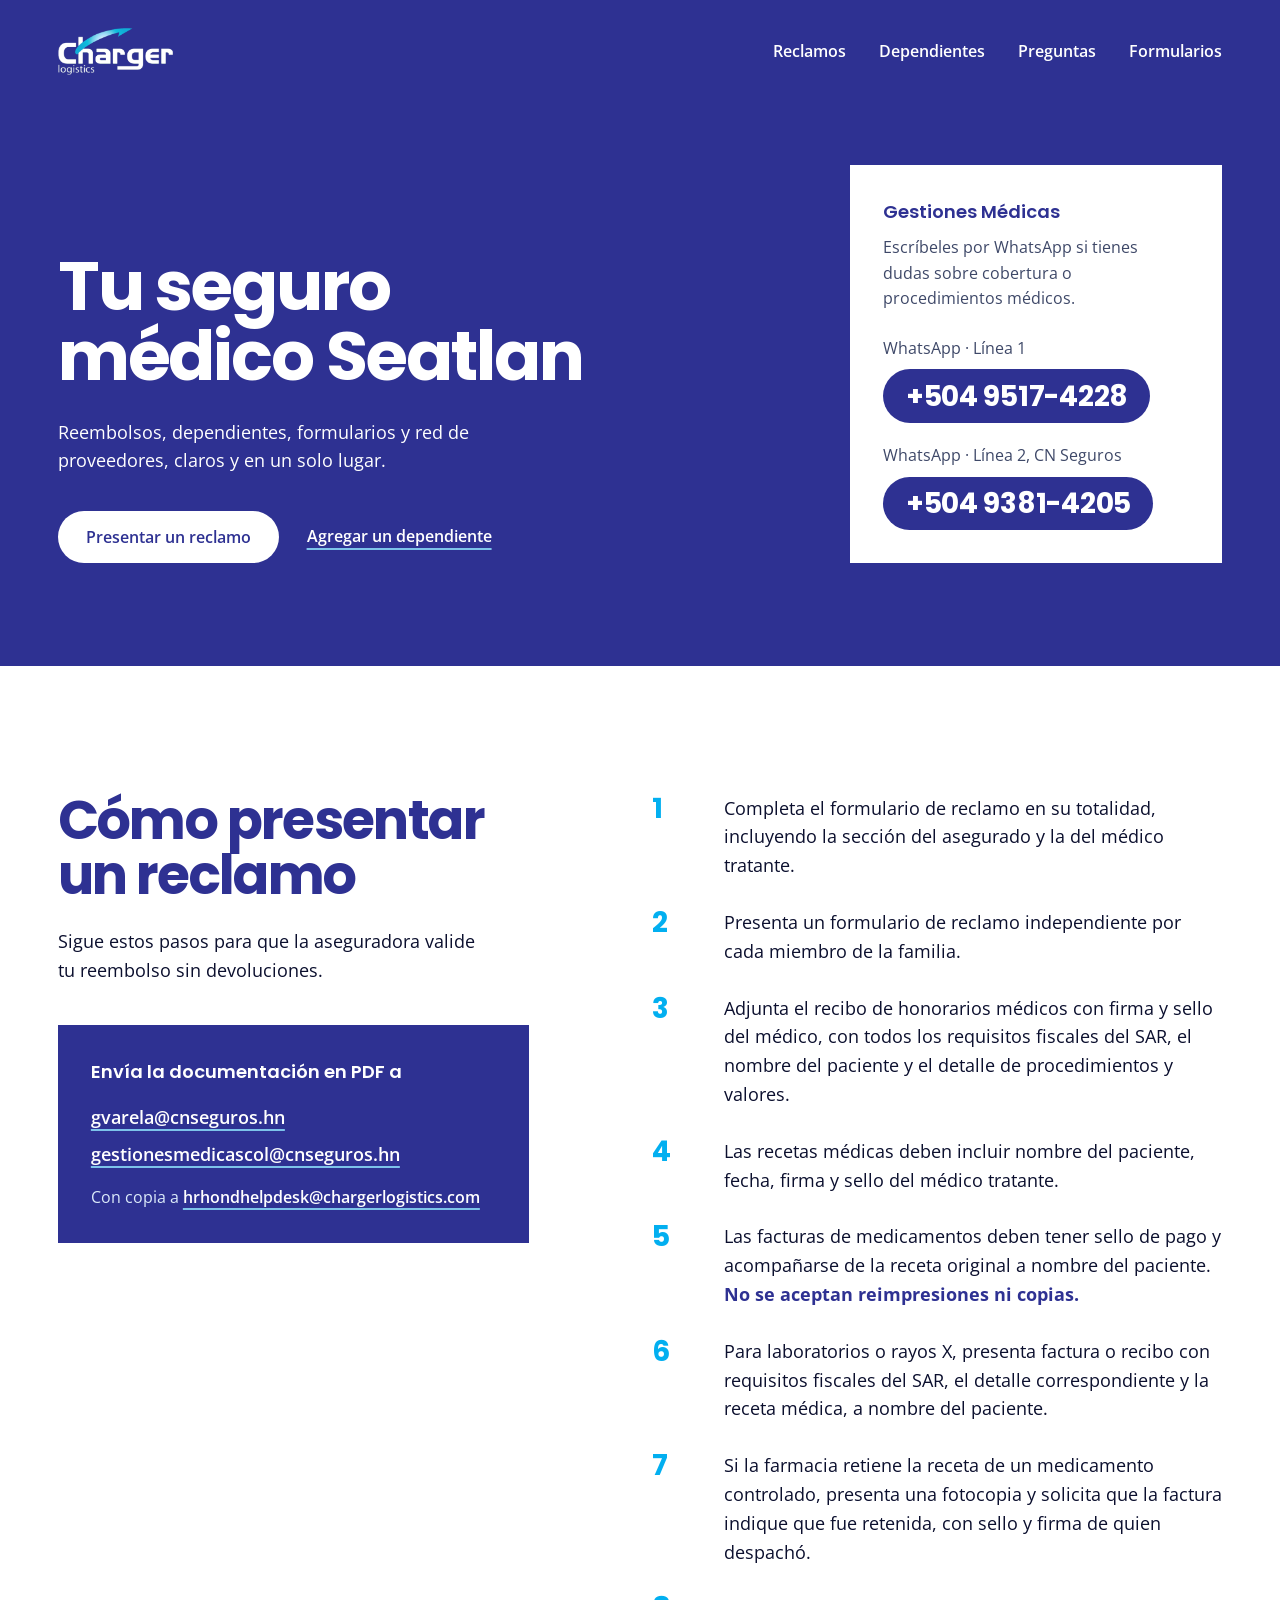
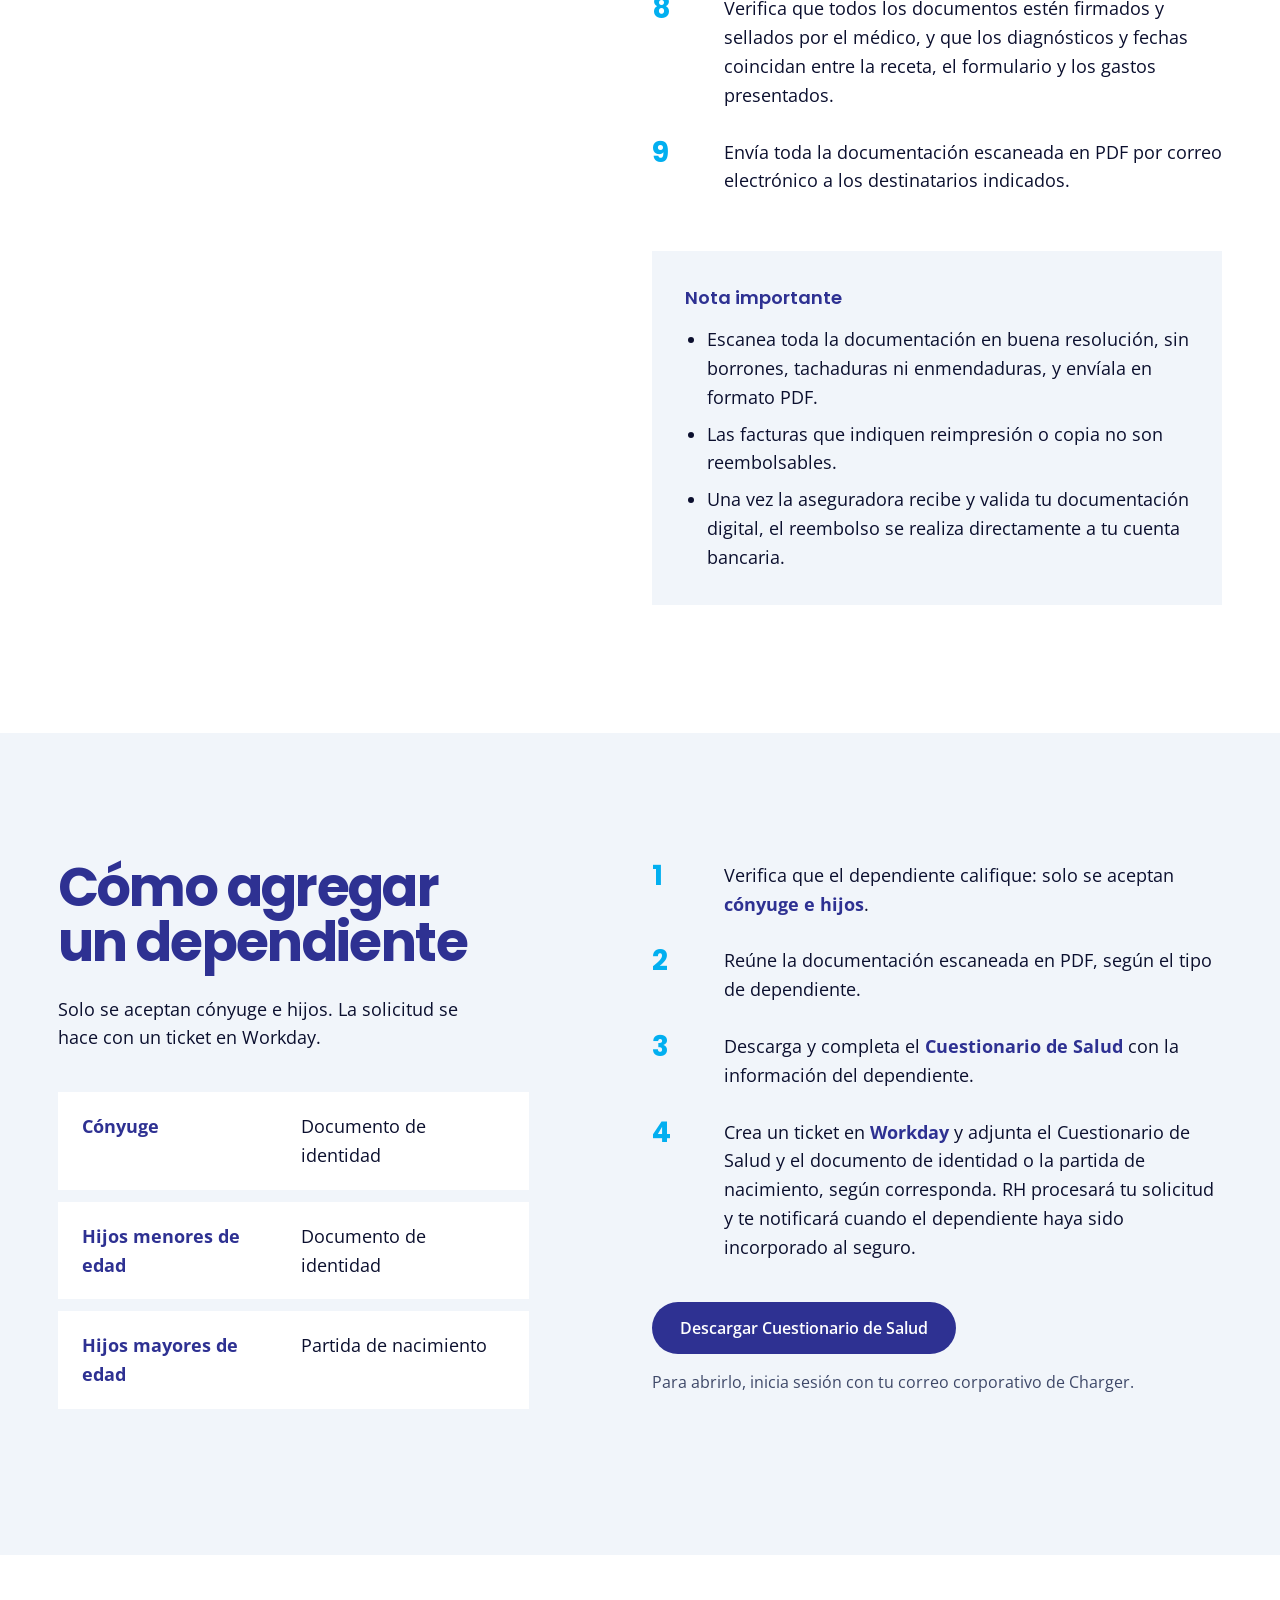
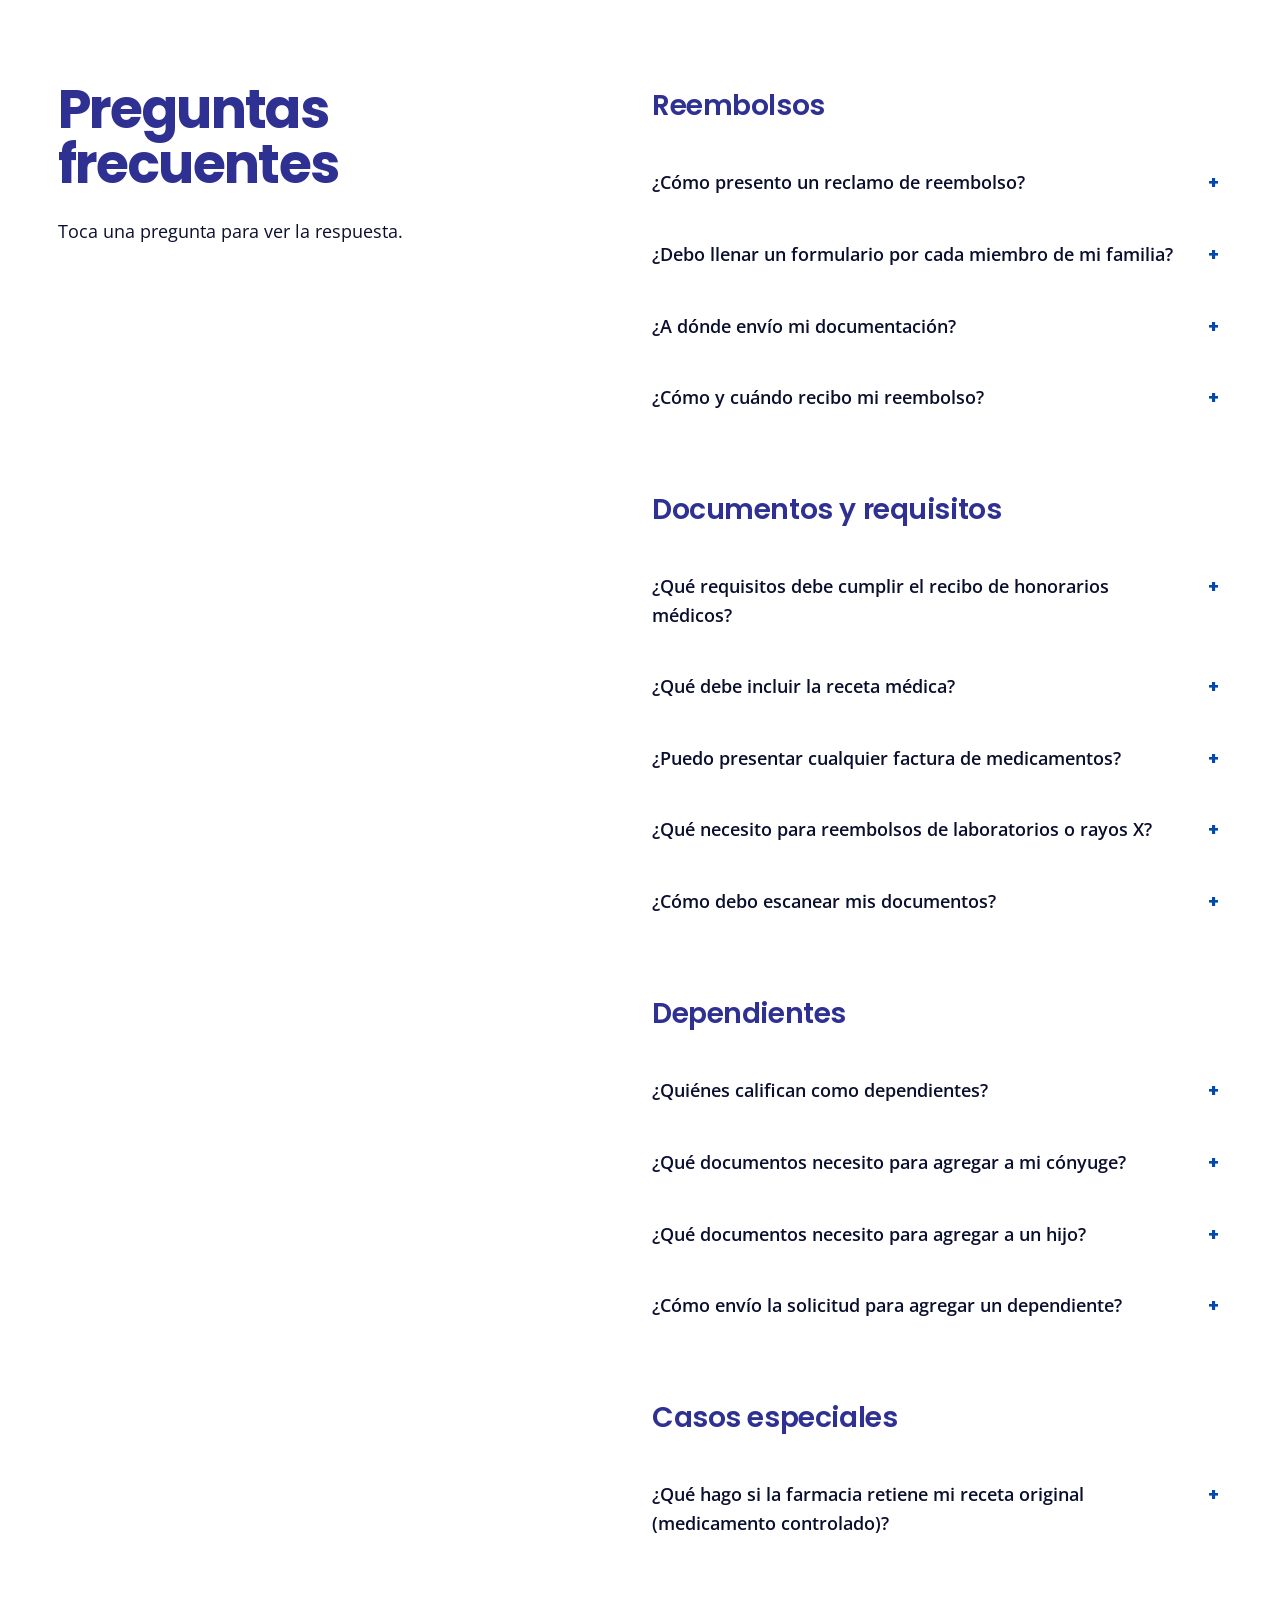
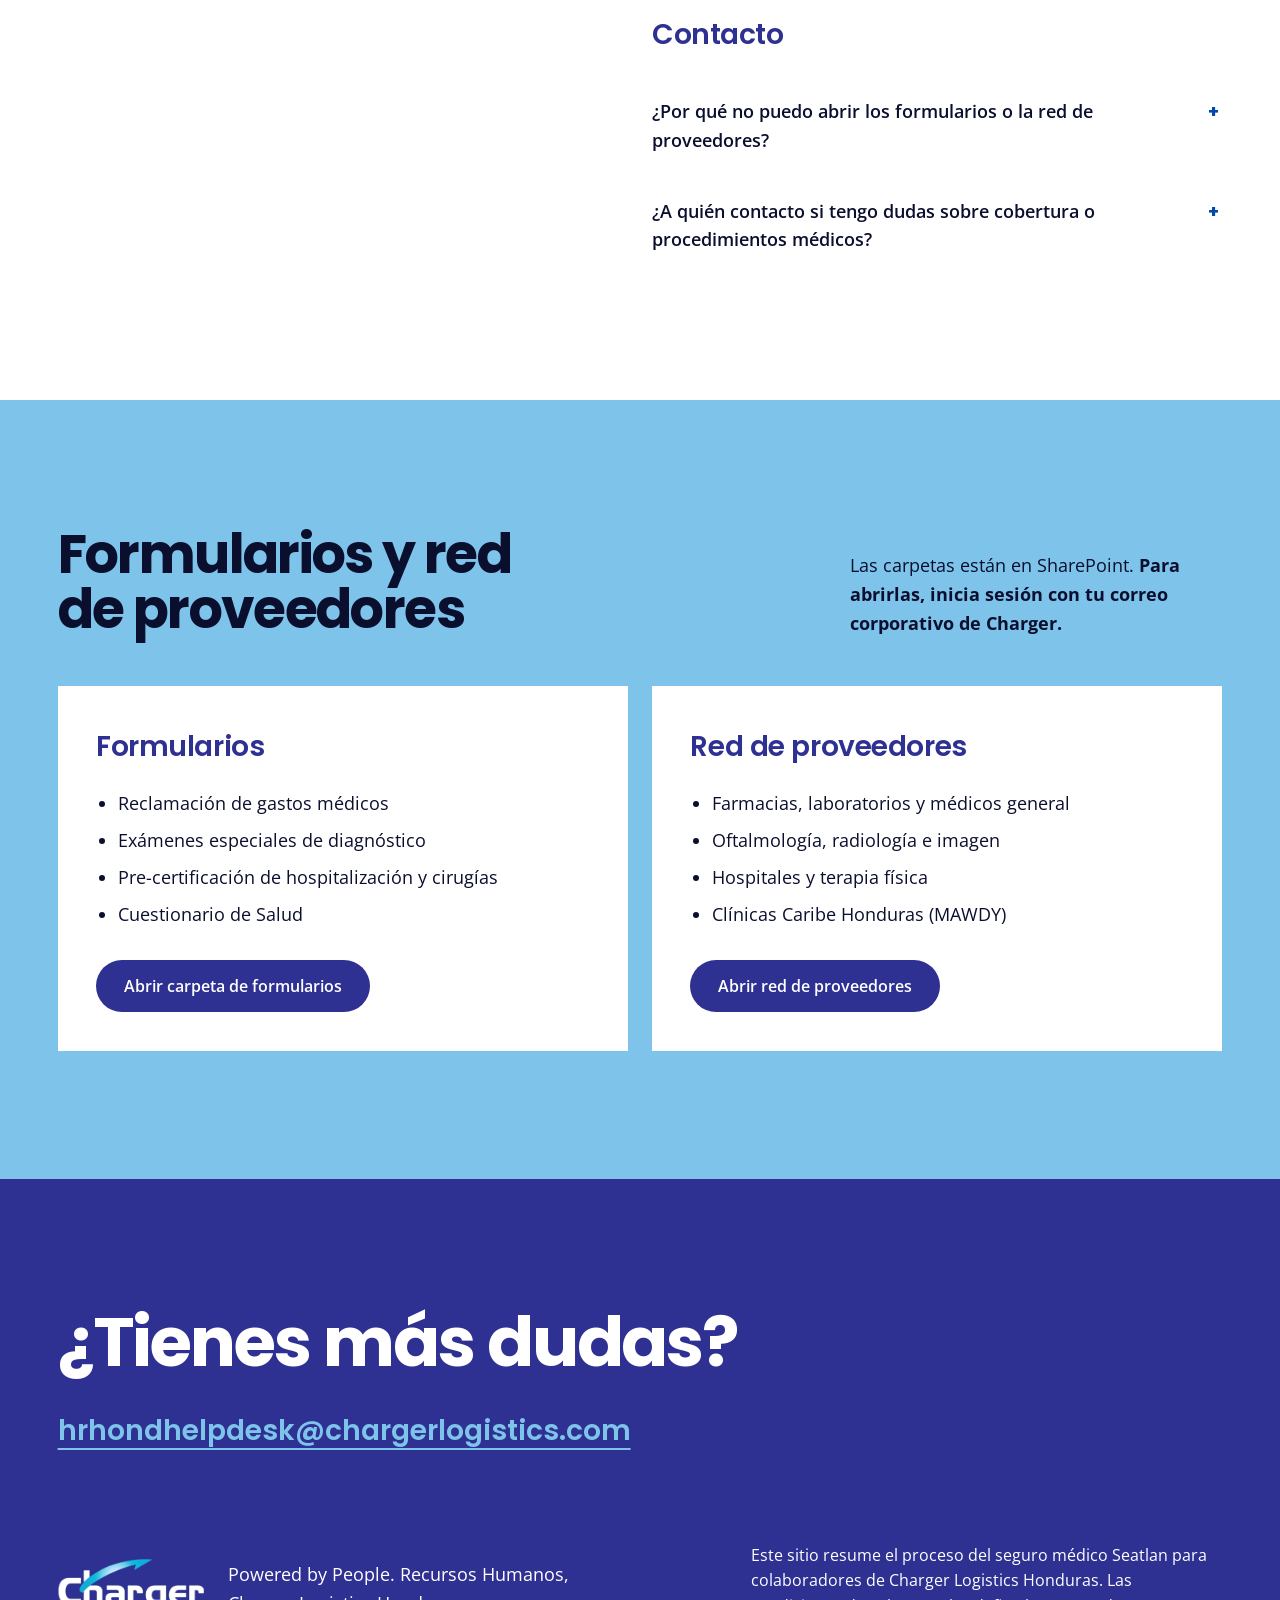
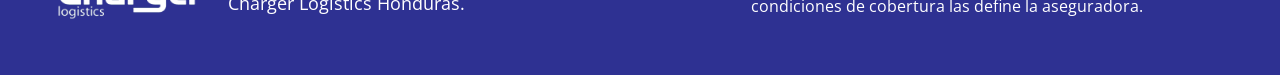
==== commit 2312de5e: "Seguro médico: líneas de Gestiones Médicas por WhatsApp y recuadro blanco Co-Authored-By: Claude Opu" ====
--- a/seguro-medico/index.html
+++ b/seguro-medico/index.html
@@ -62,13 +62,13 @@
 .hero h1{font-size:var(--fs-display);font-weight:700;line-height:1;letter-spacing:-.03em}
 .lead{margin-top:28px;max-width:46ch}
 .hero-actions{margin-top:36px;display:flex;flex-wrap:wrap;align-items:center;gap:16px 28px}
-.lines{grid-column:9/span 4;background:var(--blue);padding:clamp(24px,2.6vw,36px)}
-.lines h2{font-size:var(--fs-body);font-weight:600}
-.lines p{margin-top:8px;font-size:var(--fs-small);color:#DCEBFA}
+.lines{grid-column:9/span 4;background:var(--white);color:var(--ink);padding:clamp(24px,2.6vw,36px)}
+.lines h2{font-size:var(--fs-body);font-weight:600;color:var(--indigo)}
+.lines p{margin-top:8px;font-size:var(--fs-small);color:var(--muted)}
 .lines ul{list-style:none;margin-top:24px;display:grid;gap:20px}
-.lines li span{display:block;font-size:var(--fs-small);color:#DCEBFA;margin-bottom:8px}
-.call{display:inline-block;font-family:var(--title);font-weight:700;font-size:var(--fs-statement);line-height:1;letter-spacing:-.01em;white-space:nowrap;background:var(--white);color:var(--indigo);text-decoration:none;padding:.45em .8em;border-radius:999px;transition:background-color .2s,transform .15s var(--ease)}
-.call:hover{background:var(--sky)}
+.lines li span{display:block;font-size:var(--fs-small);color:var(--muted);margin-bottom:8px}
+.call{display:inline-block;font-family:var(--title);font-weight:700;font-size:var(--fs-statement);line-height:1;letter-spacing:-.01em;white-space:nowrap;background:var(--indigo);color:var(--white);text-decoration:none;padding:.45em .8em;border-radius:999px;transition:background-color .2s,transform .15s var(--ease)}
+.call:hover{background:var(--ink)}
 .call:active{transform:scale(.96)}
 
 /* Secciones */
@@ -190,10 +190,10 @@
       </div>
       <aside class="lines" data-rise style="--d:1" aria-labelledby="t-lineas">
         <h2 id="t-lineas">Gestiones Médicas</h2>
-        <p>Dudas sobre cobertura o procedimientos médicos.</p>
+        <p>Escríbeles por WhatsApp si tienes dudas sobre cobertura o procedimientos médicos.</p>
         <ul>
-          <li><span>Línea 1</span><a class="call" href="tel:+50495174228" aria-label="Llamar a Gestiones Médicas 1, +504 9517-4228">+504 9517-4228</a></li>
-          <li><span>Línea 2 · CN Seguros</span><a class="call" href="tel:+50493814205" aria-label="Llamar a Gestiones Médicas 2, CN Seguros, +504 9381-4205">+504 9381-4205</a></li>
+          <li><span>WhatsApp · Línea 1</span><a class="call" href="https://wa.me/50495174228" target="_blank" rel="noopener" aria-label="Escribir por WhatsApp a Gestiones Médicas 1, +504 9517-4228">+504 9517-4228</a></li>
+          <li><span>WhatsApp · Línea 2, CN Seguros</span><a class="call" href="https://wa.me/50493814205" target="_blank" rel="noopener" aria-label="Escribir por WhatsApp a Gestiones Médicas 2, CN Seguros, +504 9381-4205">+504 9381-4205</a></li>
         </ul>
       </aside>
     </div>
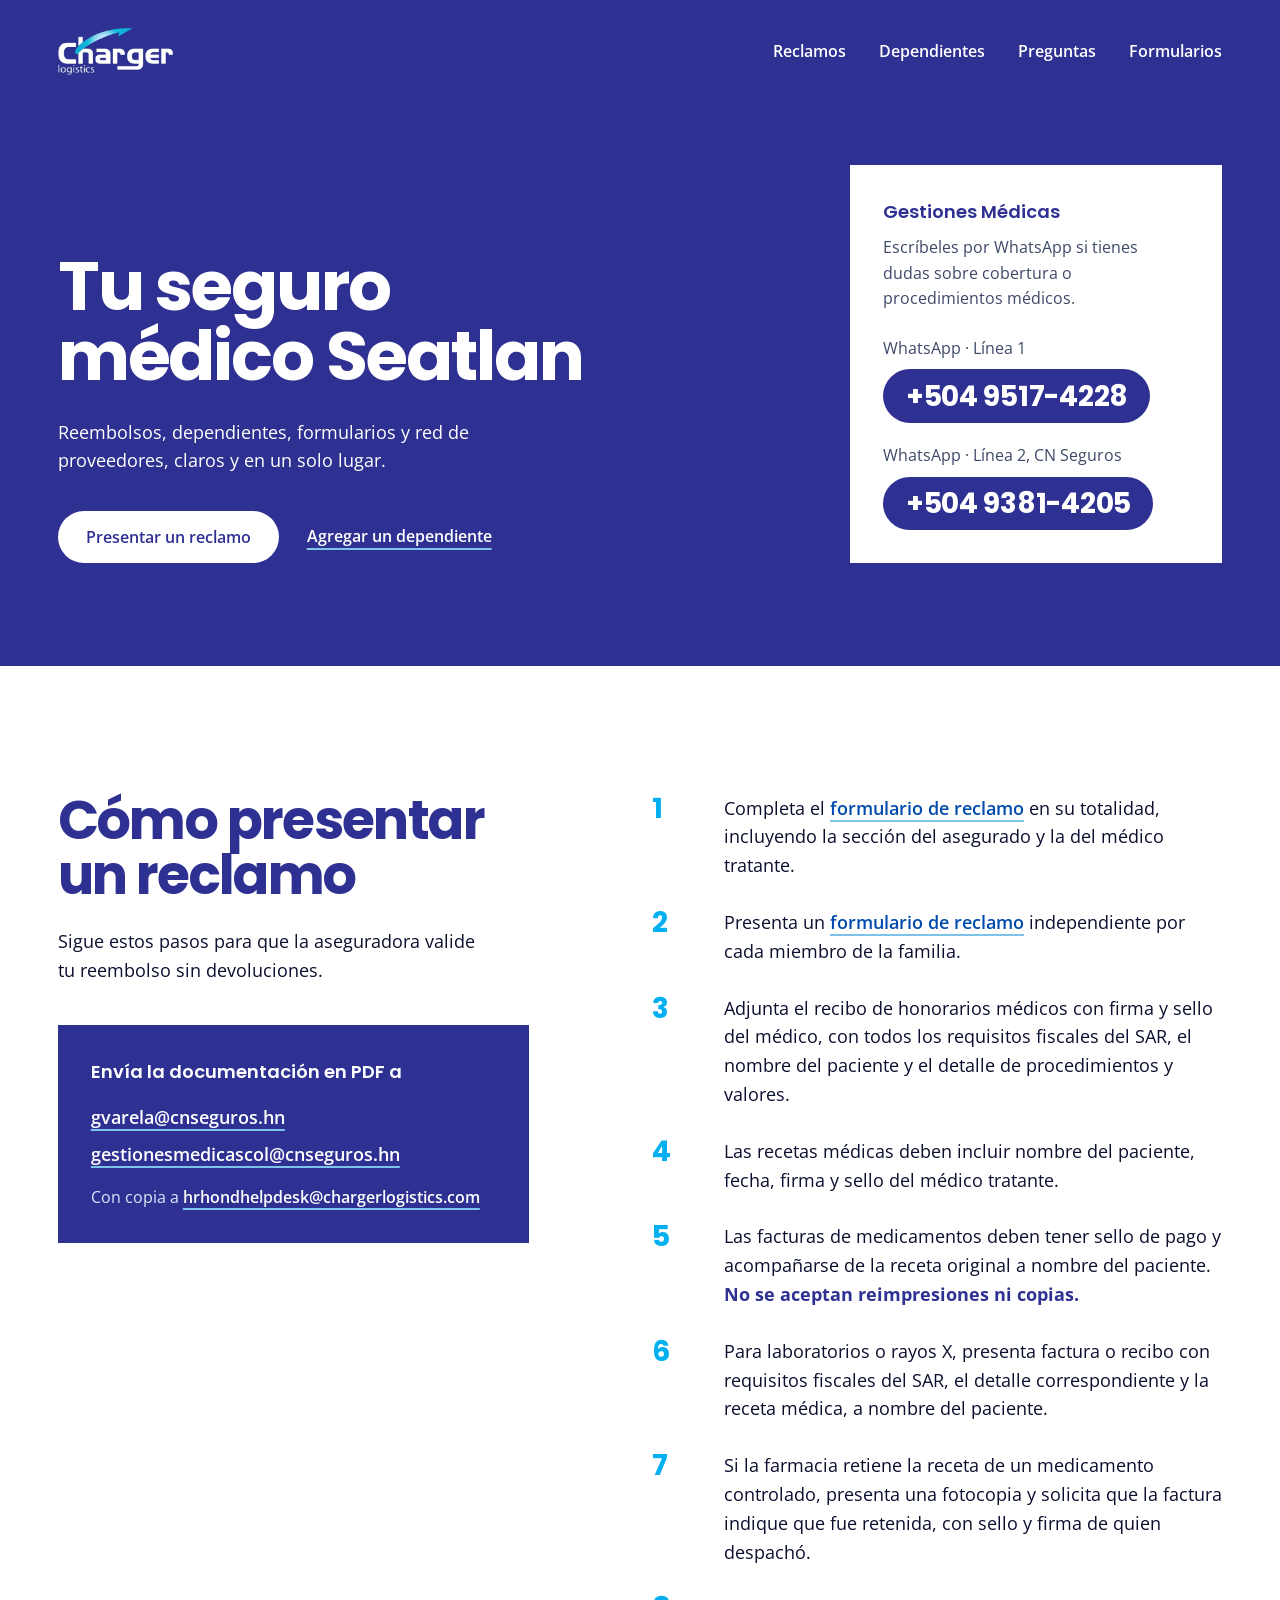
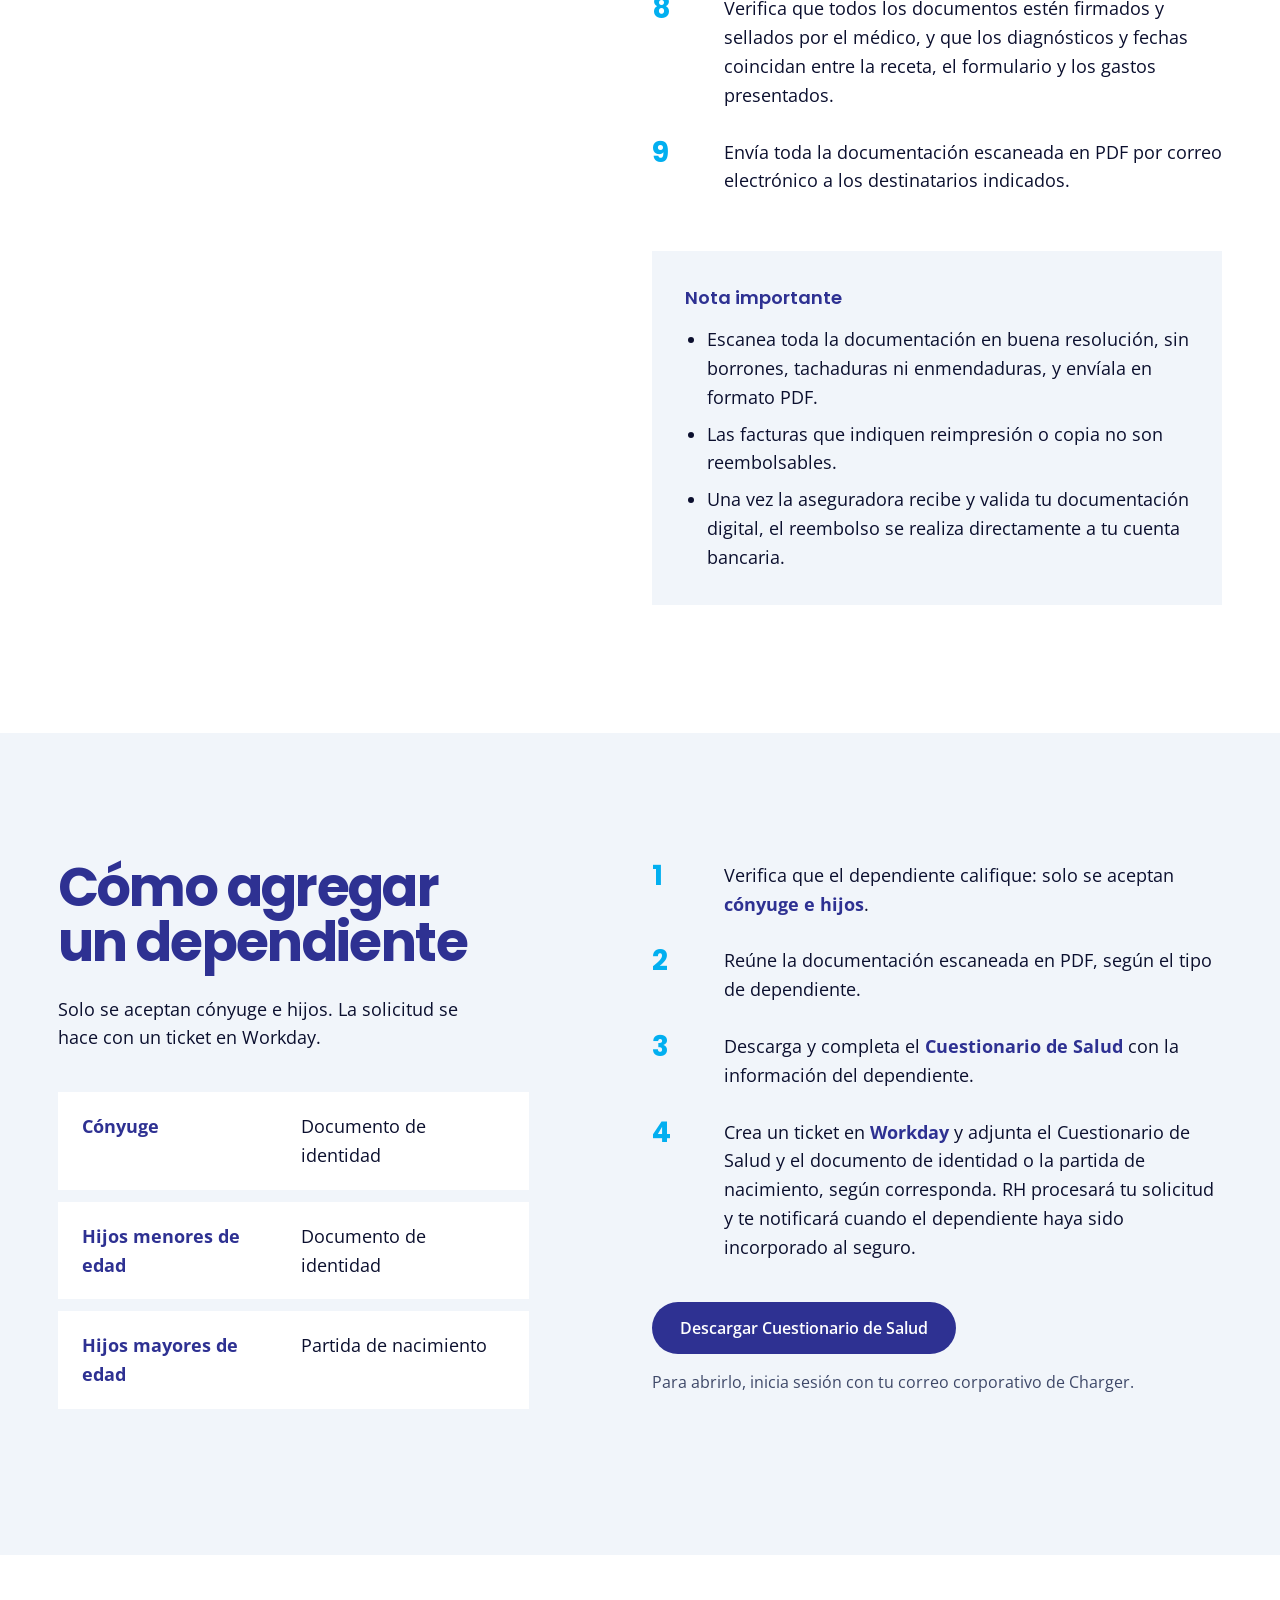
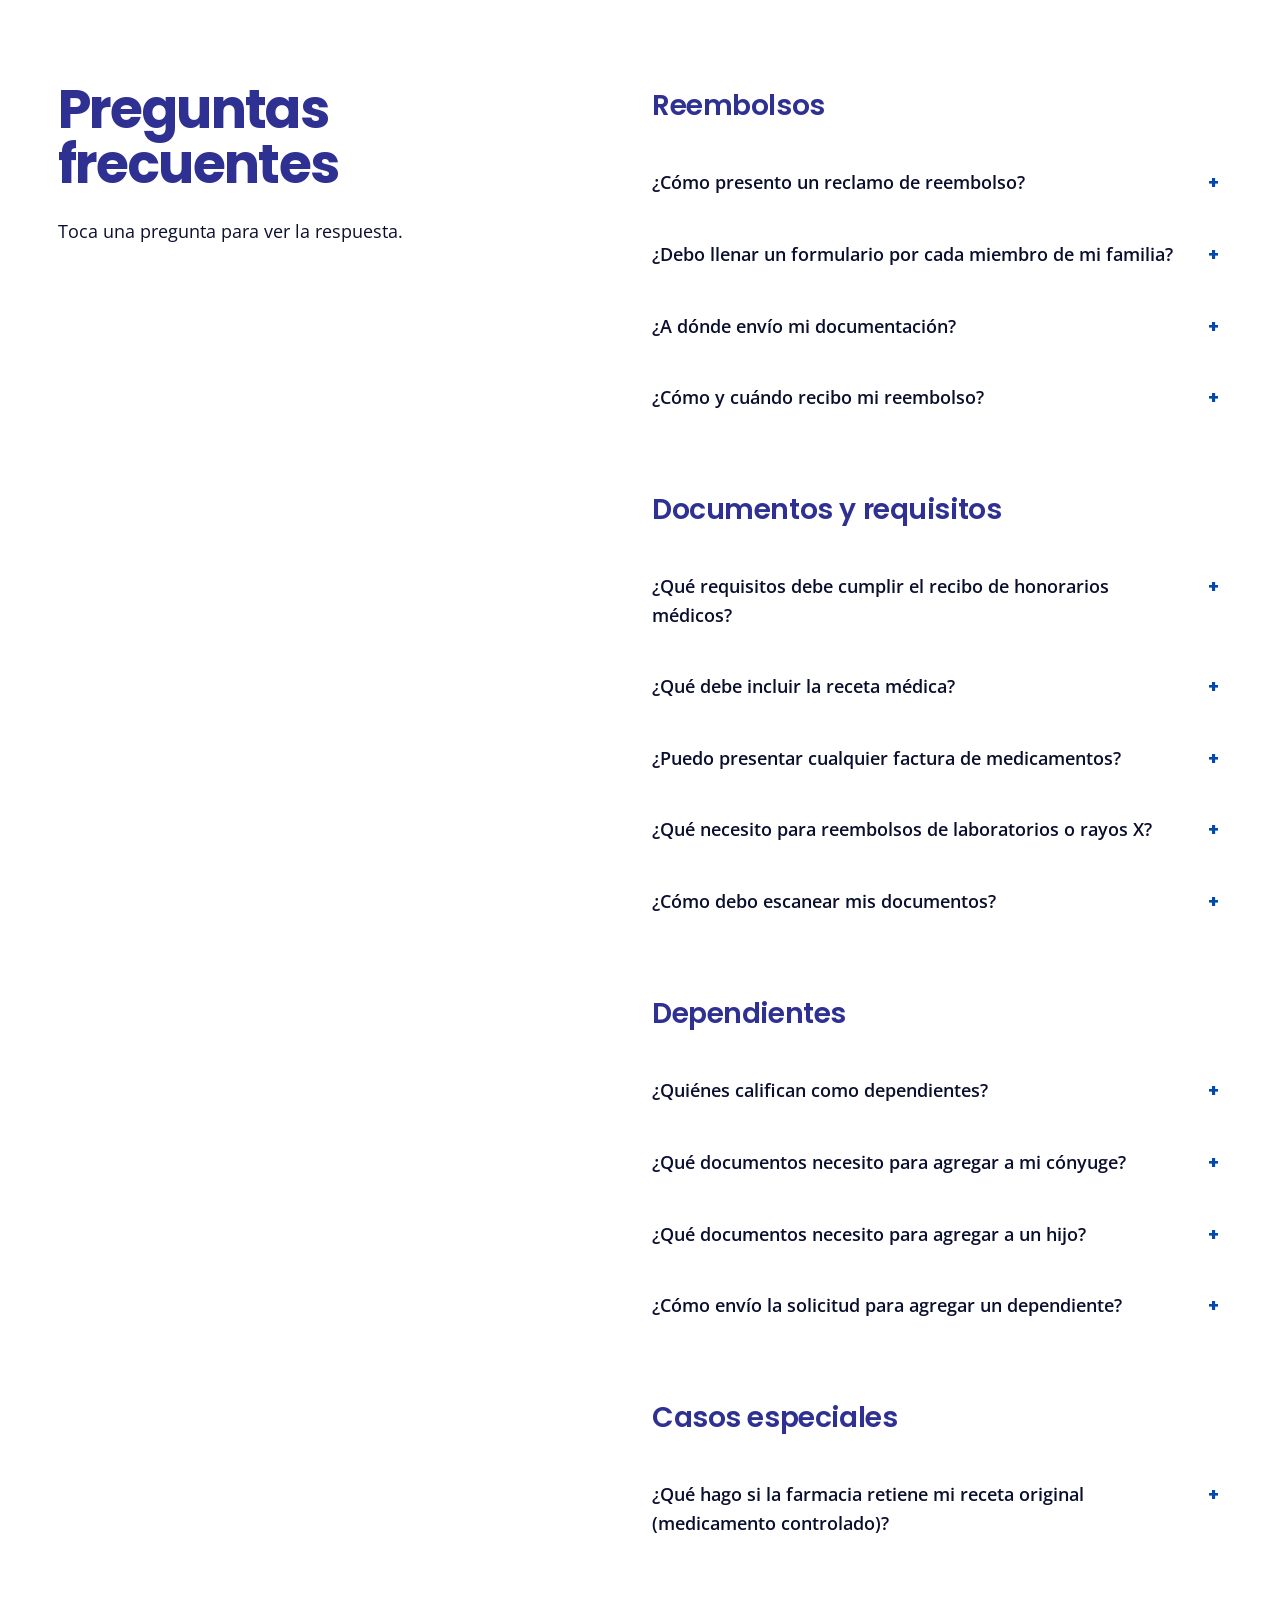
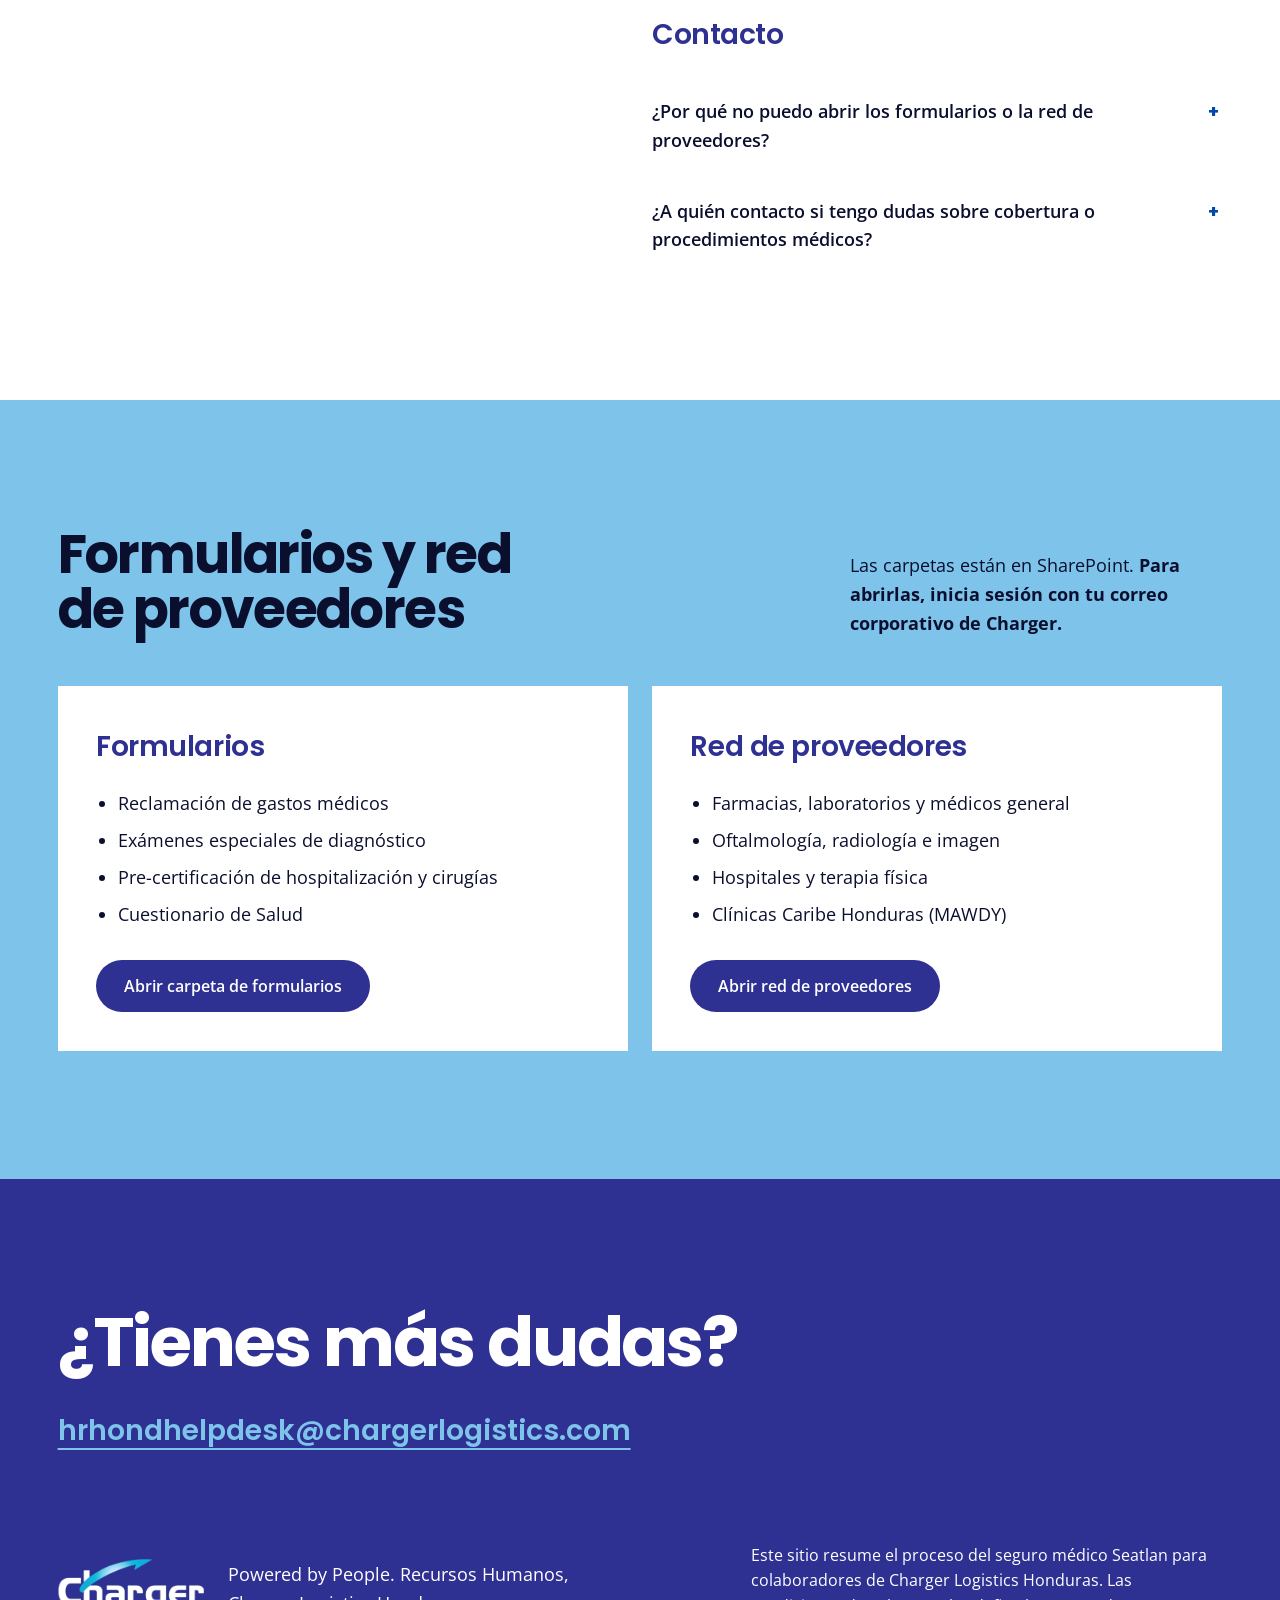
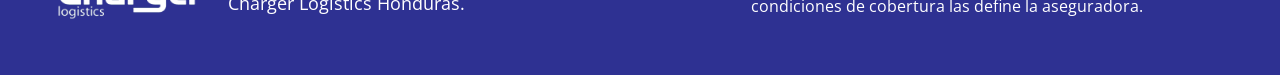
==== commit 8228dc34: "Seguro médico: enlazar 'formulario de reclamo' a la sección de formularios Co-Authored-By: Claude Op" ====
--- a/seguro-medico/index.html
+++ b/seguro-medico/index.html
@@ -83,6 +83,8 @@
 .steps > li{counter-increment:s;display:grid;grid-template-columns:56px 1fr;column-gap:16px}
 .steps > li::before{content:counter(s);font-family:var(--title);font-weight:700;font-size:var(--fs-statement);line-height:1;color:var(--cyan)}
 .steps b{color:var(--indigo)}
+.steps a{font-weight:600;text-decoration-thickness:2px;text-decoration-color:var(--sky);text-underline-offset:5px;transition:color .2s}
+.steps a:hover{color:var(--indigo);text-decoration-color:var(--indigo)}
 
 .send{margin-top:40px;background:var(--indigo);color:var(--white);padding:clamp(24px,2.6vw,36px)}
 .send h3{font-size:var(--fs-body);font-weight:600}
@@ -217,8 +219,8 @@
       </div>
       <div class="main">
         <ol class="steps">
-          <li data-rise>Completa el formulario de reclamo en su totalidad, incluyendo la sección del asegurado y la del médico tratante.</li>
-          <li data-rise>Presenta un formulario de reclamo independiente por cada miembro de la familia.</li>
+          <li data-rise><span>Completa el <a href="#documentos">formulario de reclamo</a> en su totalidad, incluyendo la sección del asegurado y la del médico tratante.</span></li>
+          <li data-rise><span>Presenta un <a href="#documentos">formulario de reclamo</a> independiente por cada miembro de la familia.</span></li>
           <li data-rise>Adjunta el recibo de honorarios médicos con firma y sello del médico, con todos los requisitos fiscales del SAR, el nombre del paciente y el detalle de procedimientos y valores.</li>
           <li data-rise>Las recetas médicas deben incluir nombre del paciente, fecha, firma y sello del médico tratante.</li>
           <li data-rise><span>Las facturas de medicamentos deben tener sello de pago y acompañarse de la receta original a nombre del paciente. <b>No se aceptan reimpresiones ni copias.</b></span></li>
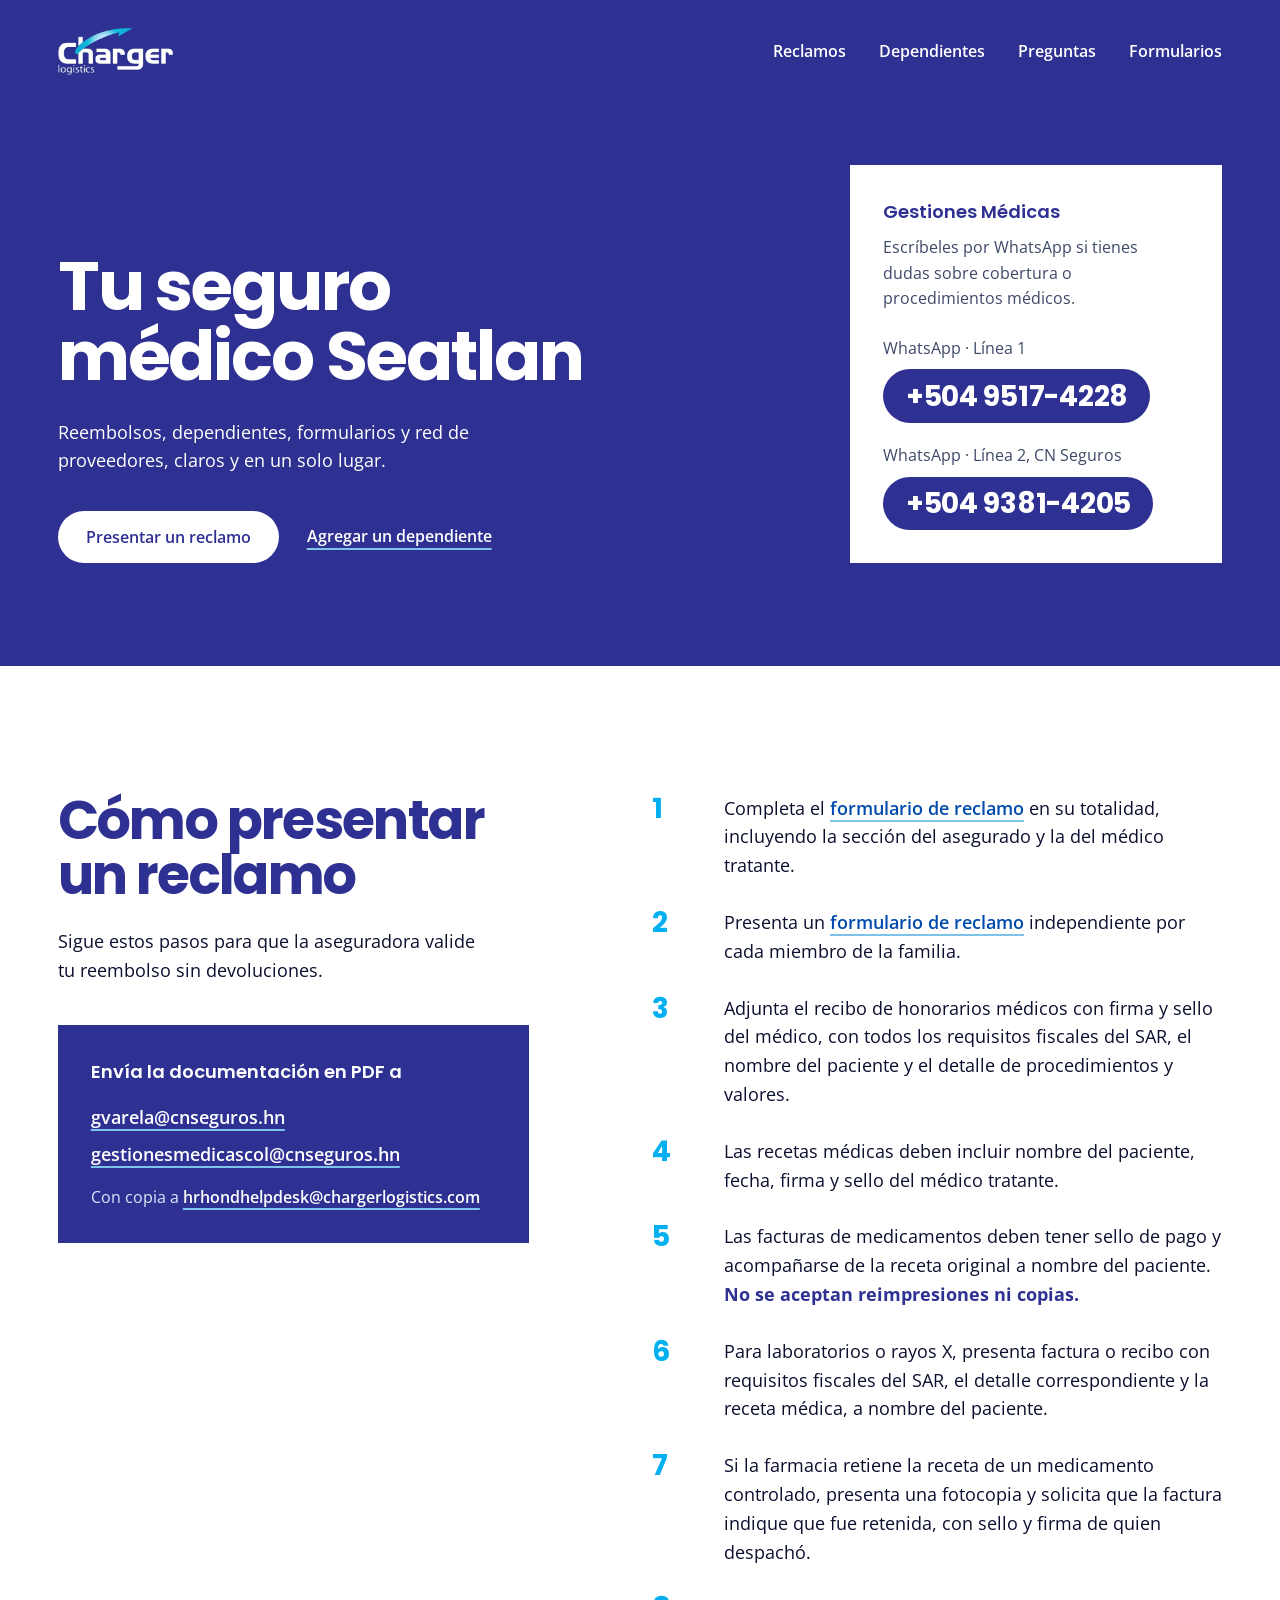
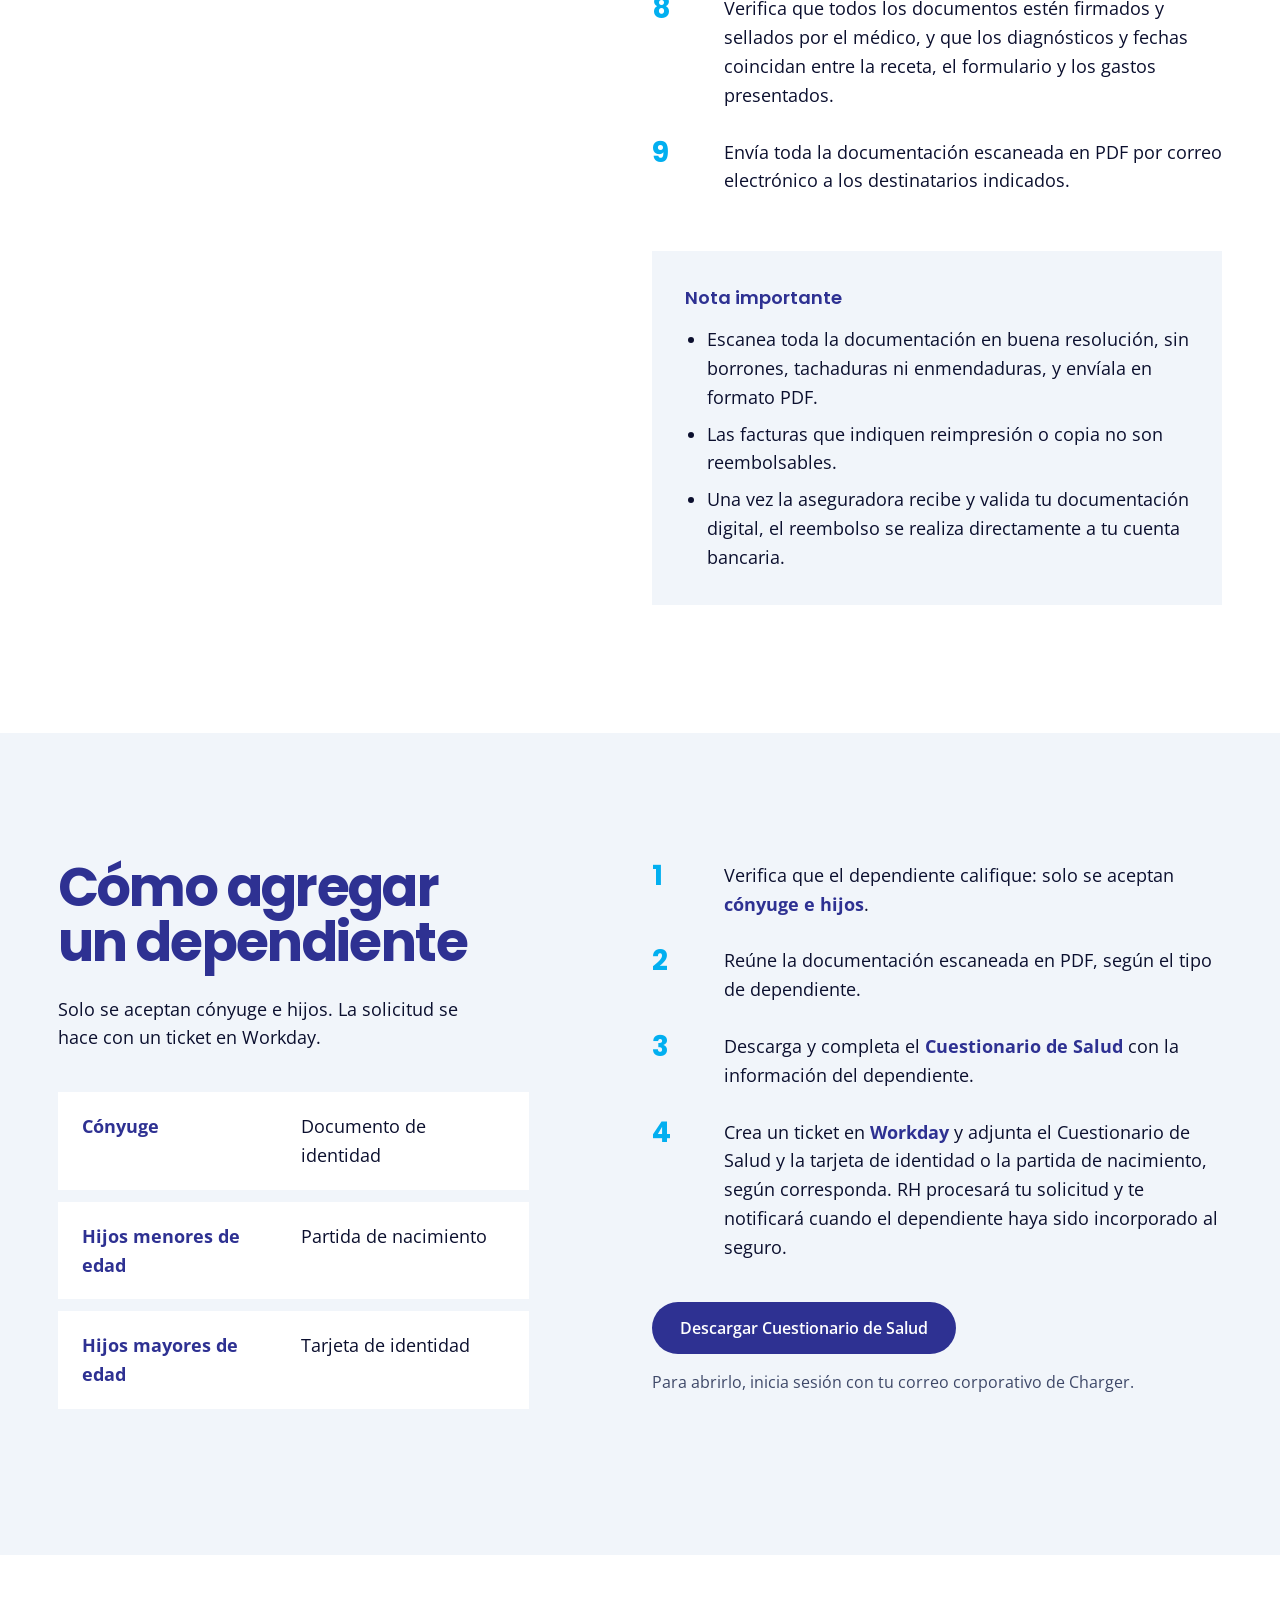
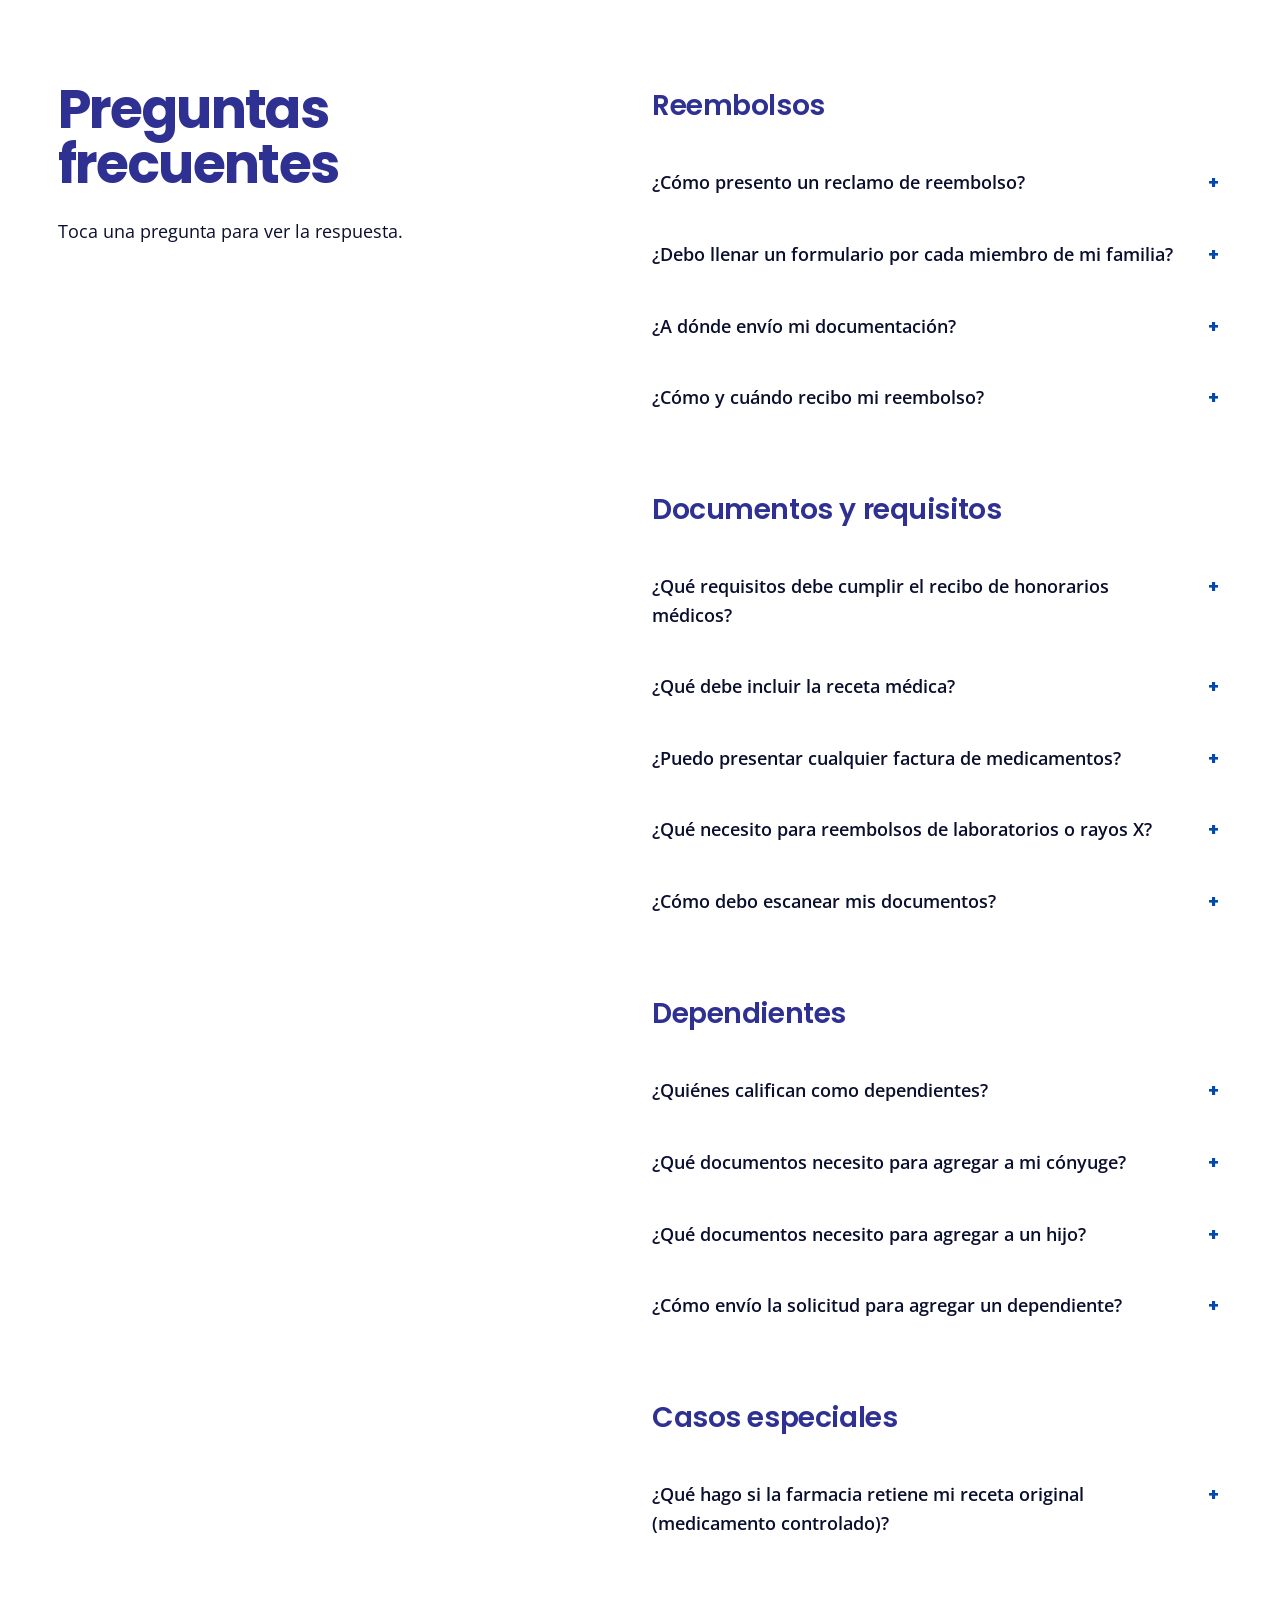
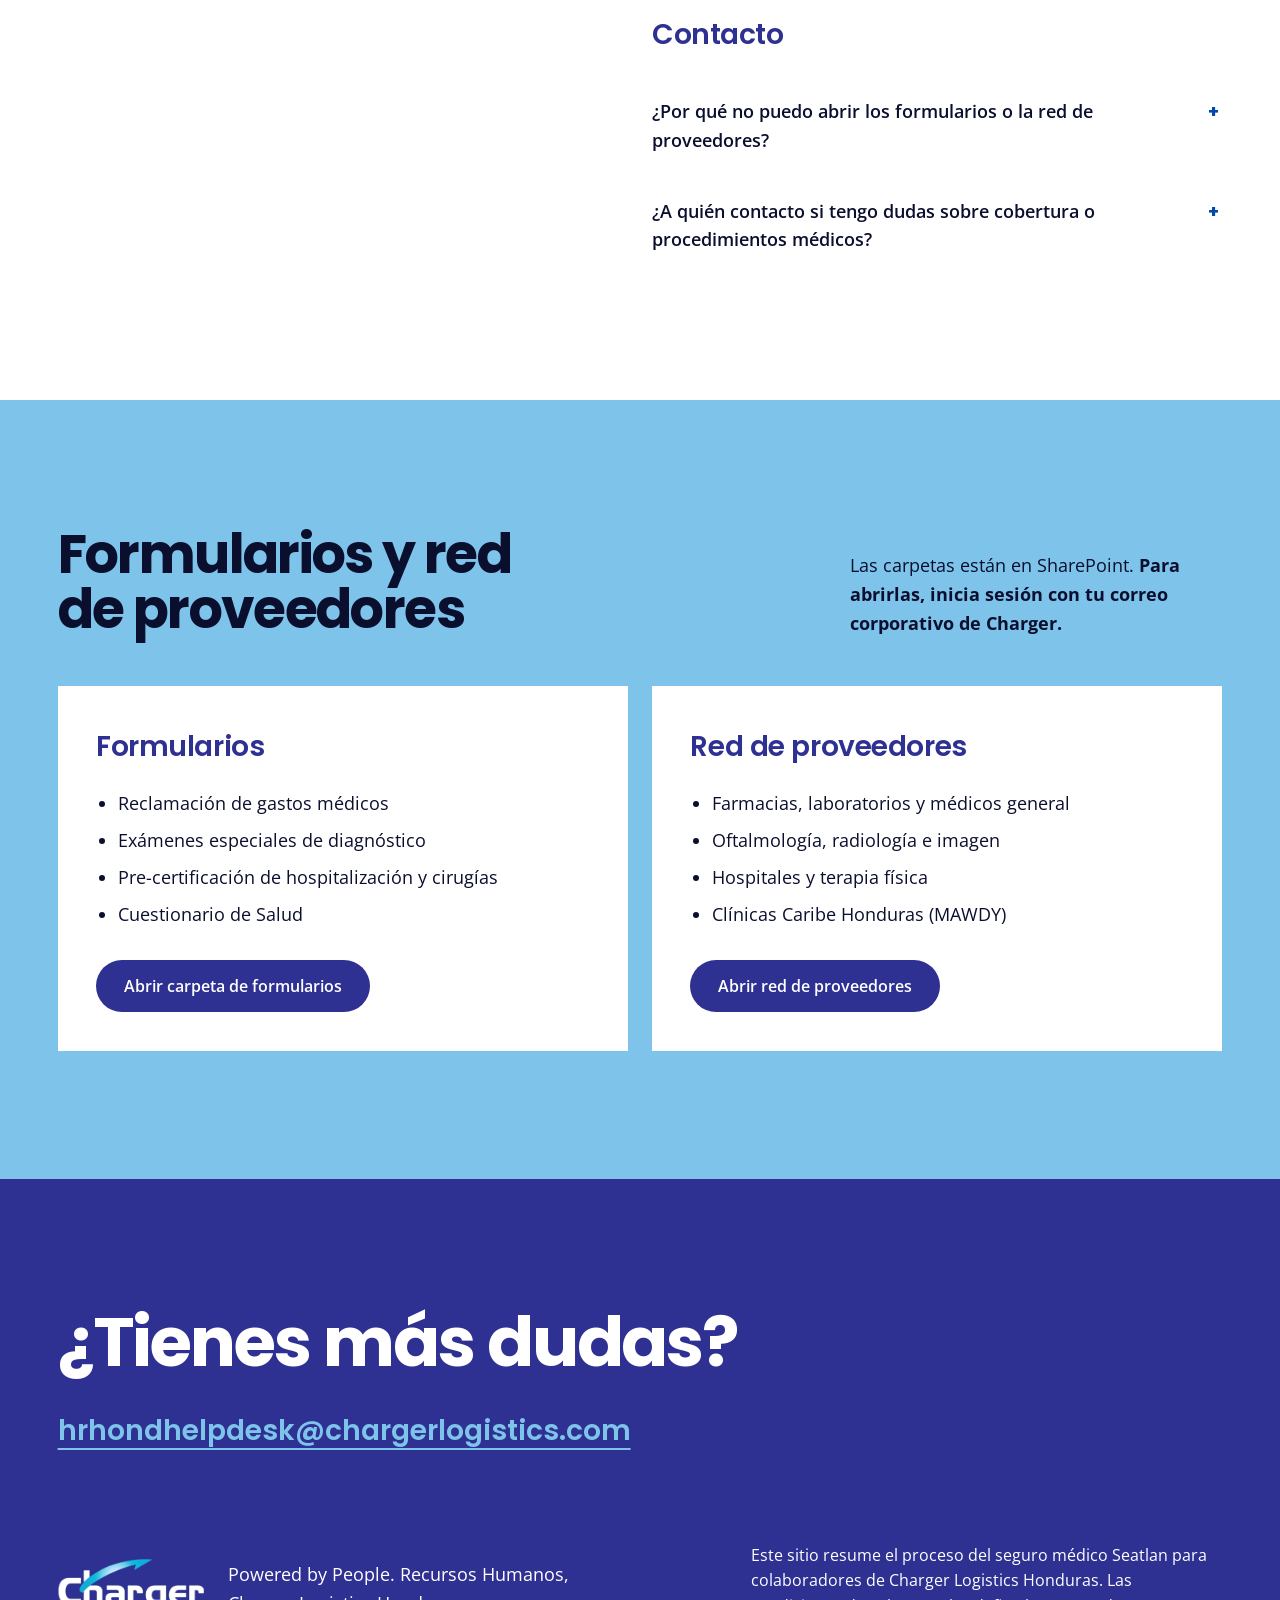
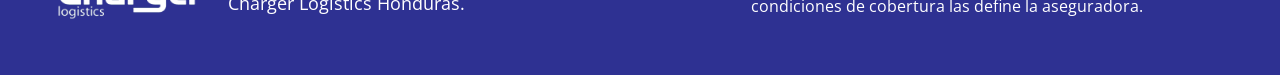
==== commit c6a6a6d2: "Seguro médico: corregir documentos para hijos menores y mayores de edad Co-Authored-By: Claude Opus " ====
--- a/seguro-medico/index.html
+++ b/seguro-medico/index.html
@@ -248,8 +248,8 @@
         <p>Solo se aceptan cónyuge e hijos. La solicitud se hace con un ticket en Workday.</p>
         <dl class="docs-need">
           <div><dt>Cónyuge</dt><dd>Documento de identidad</dd></div>
-          <div><dt>Hijos menores de edad</dt><dd>Documento de identidad</dd></div>
-          <div><dt>Hijos mayores de edad</dt><dd>Partida de nacimiento</dd></div>
+          <div><dt>Hijos menores de edad</dt><dd>Partida de nacimiento</dd></div>
+          <div><dt>Hijos mayores de edad</dt><dd>Tarjeta de identidad</dd></div>
         </dl>
       </div>
       <div class="main">
@@ -257,7 +257,7 @@
           <li data-rise><span>Verifica que el dependiente califique: solo se aceptan <b>cónyuge e hijos</b>.</span></li>
           <li data-rise>Reúne la documentación escaneada en PDF, según el tipo de dependiente.</li>
           <li data-rise><span>Descarga y completa el <b>Cuestionario de Salud</b> con la información del dependiente.</span></li>
-          <li data-rise><span>Crea un ticket en <b>Workday</b> y adjunta el Cuestionario de Salud y el documento de identidad o la partida de nacimiento, según corresponda. RH procesará tu solicitud y te notificará cuando el dependiente haya sido incorporado al seguro.</span></li>
+          <li data-rise><span>Crea un ticket en <b>Workday</b> y adjunta el Cuestionario de Salud y la tarjeta de identidad o la partida de nacimiento, según corresponda. RH procesará tu solicitud y te notificará cuando el dependiente haya sido incorporado al seguro.</span></li>
         </ol>
         <div class="dl" data-rise>
           <a class="btn btn-dark" href="https://chargerlogistics.sharepoint.com/:b:/r/sites/SEATLAN-HR/Shared%20Documents/SEATLAN%20INFO/Formularios/Cuestionario%20de%20Salud%20(.pdf?d=w55ce42478e1b40bdb4b3469c812b2c87&csf=1&web=1&e=nMqfds" target="_blank" rel="noopener">Descargar Cuestionario de Salud</a>
@@ -297,7 +297,7 @@
         <h3 class="faq-cat">Dependientes</h3>
         <details class="faq"><summary><span class="q">¿Quiénes califican como dependientes?</span><span class="mark" aria-hidden="true"></span></summary><div class="a">Solo el cónyuge y los hijos del colaborador.</div></details>
         <details class="faq"><summary><span class="q">¿Qué documentos necesito para agregar a mi cónyuge?</span><span class="mark" aria-hidden="true"></span></summary><div class="a">Documento de identidad del cónyuge, escaneado en PDF, además del Cuestionario de Salud.</div></details>
-        <details class="faq"><summary><span class="q">¿Qué documentos necesito para agregar a un hijo?</span><span class="mark" aria-hidden="true"></span></summary><div class="a">Si el hijo es menor de edad: documento de identidad en PDF. Si es mayor de edad: partida de nacimiento en PDF. En ambos casos, también el Cuestionario de Salud.</div></details>
+        <details class="faq"><summary><span class="q">¿Qué documentos necesito para agregar a un hijo?</span><span class="mark" aria-hidden="true"></span></summary><div class="a">Si el hijo es menor de edad: partida de nacimiento en PDF. Si es mayor de edad: tarjeta de identidad en PDF. En ambos casos, también el Cuestionario de Salud.</div></details>
         <details class="faq"><summary><span class="q">¿Cómo envío la solicitud para agregar un dependiente?</span><span class="mark" aria-hidden="true"></span></summary><div class="a">Crea un ticket en Workday y adjunta el Cuestionario de Salud completado y el documento correspondiente. RH te notificará cuando el dependiente haya sido incorporado.</div></details>
       </div>
 
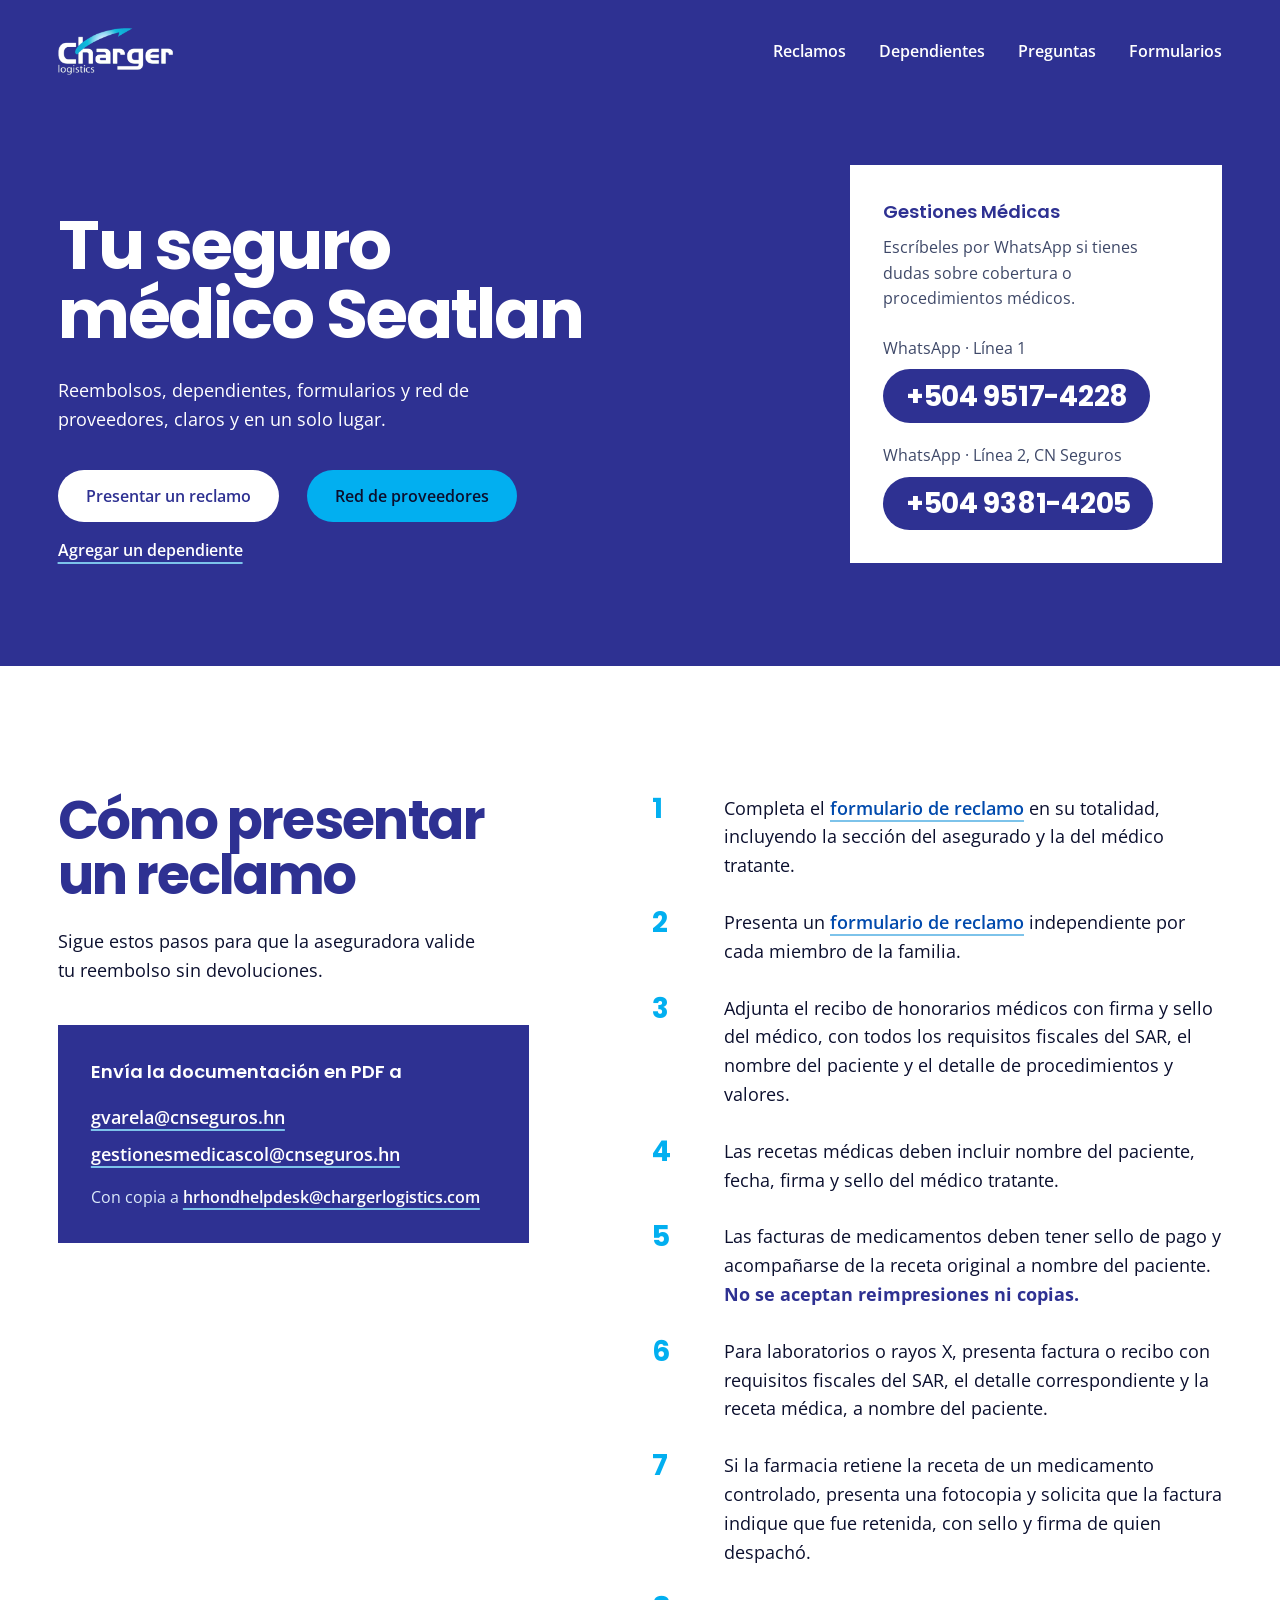
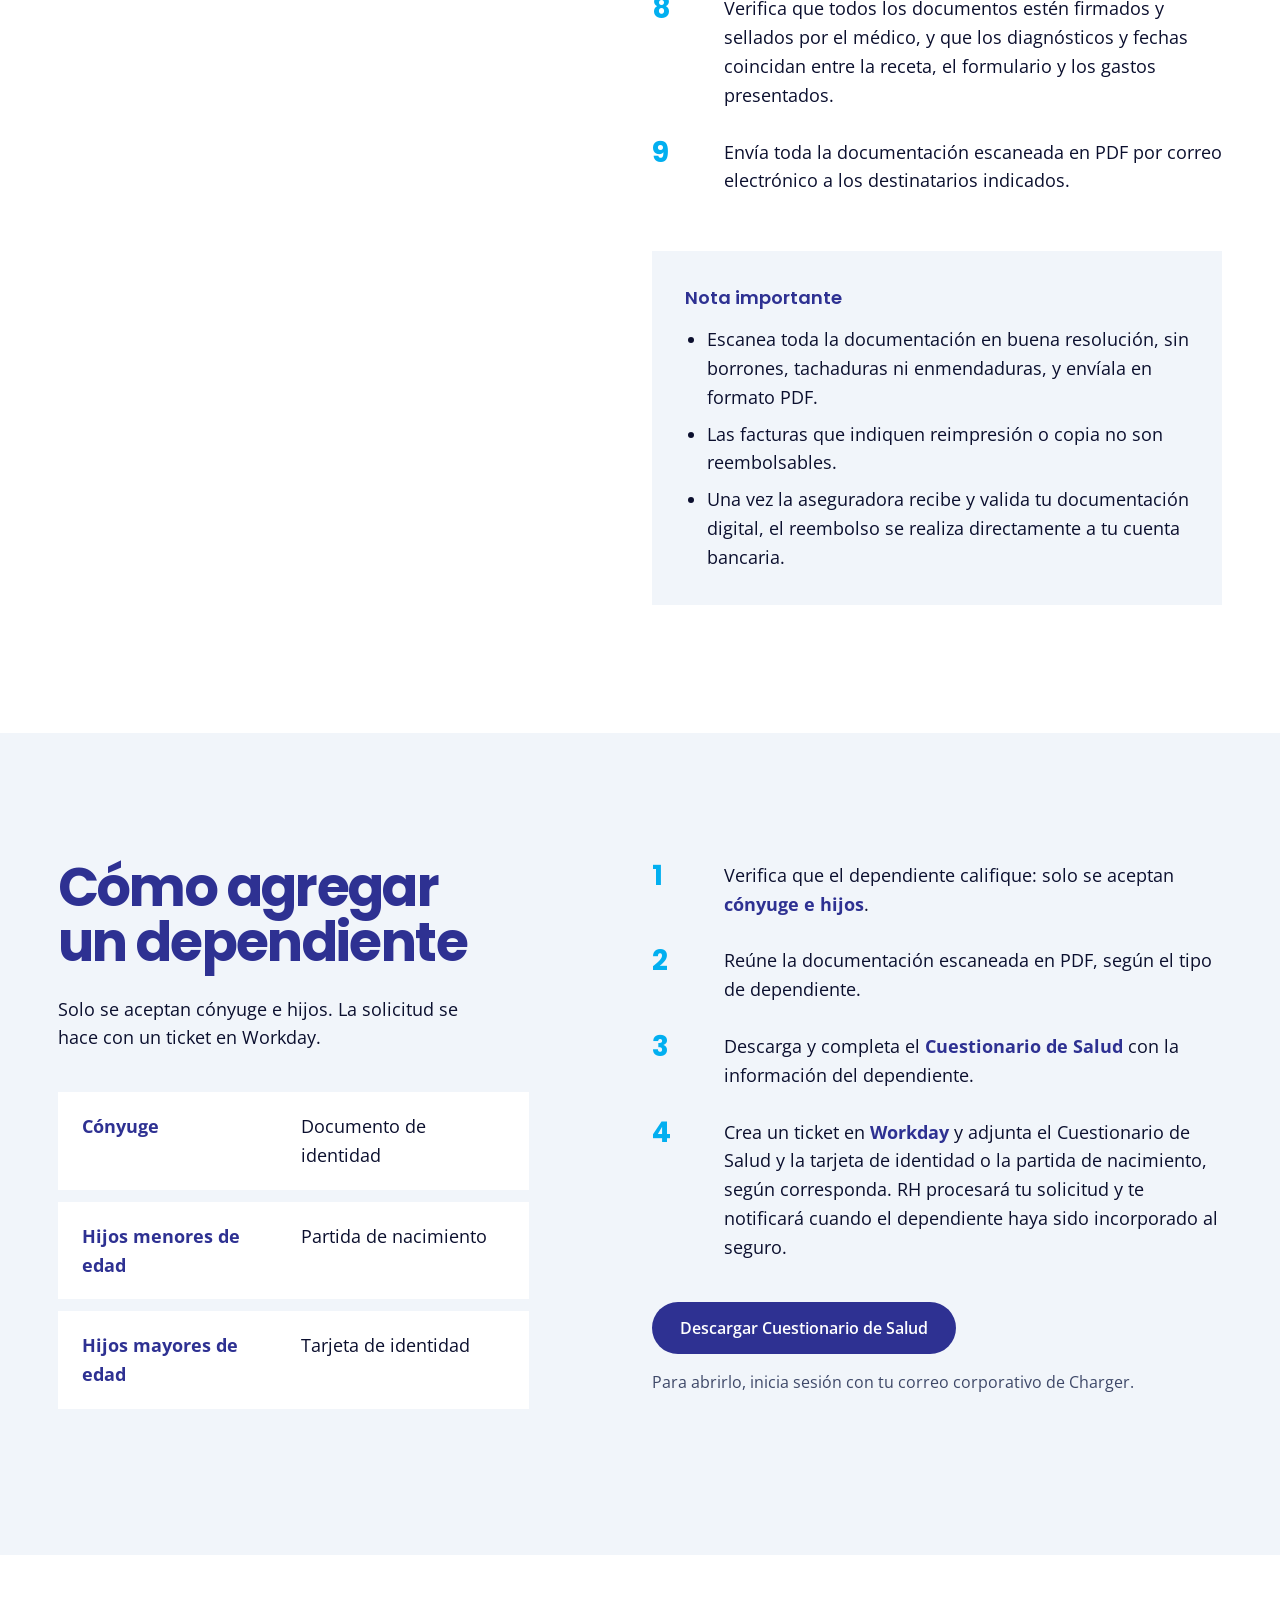
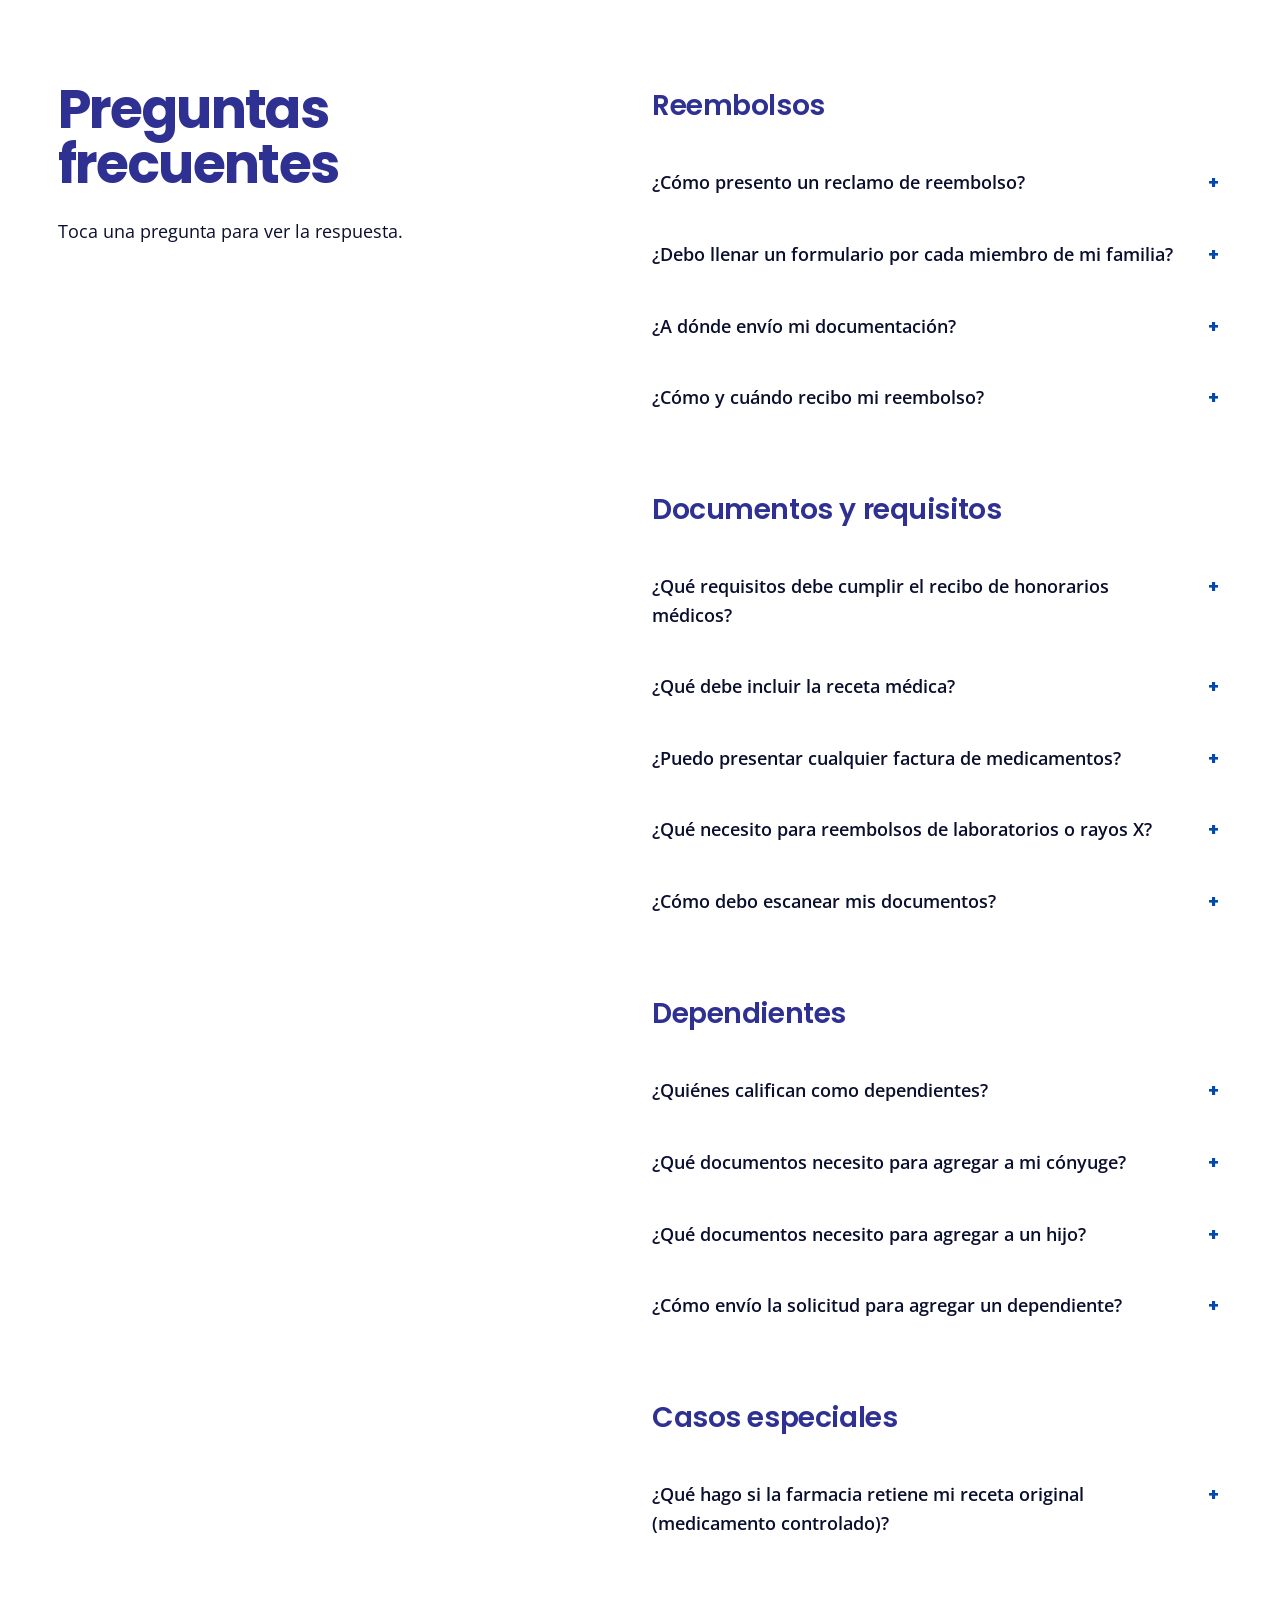
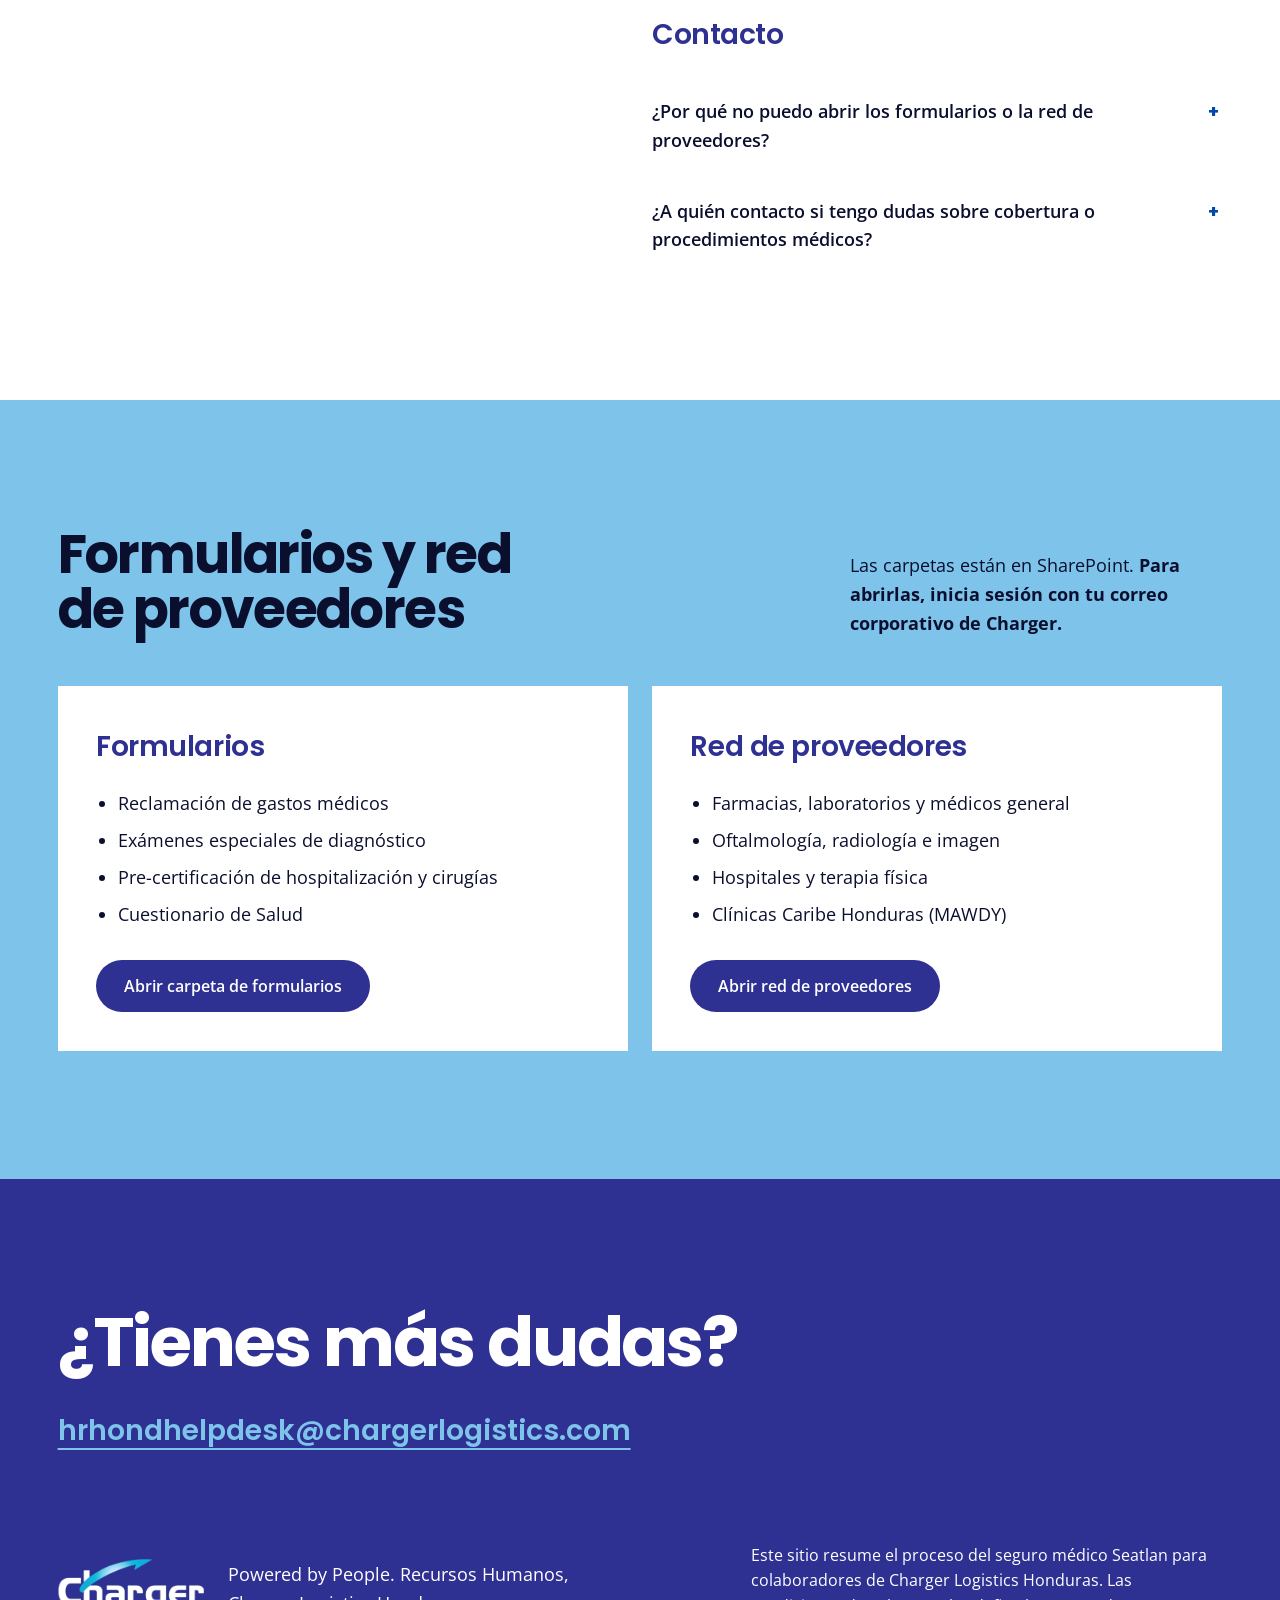
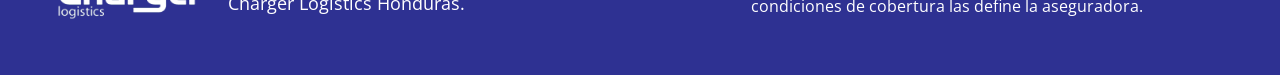
==== commit e7419ccd: "Seguro médico: botón destacado a la red de proveedores Co-Authored-By: Claude Opus 5.5 <noreply@anth" ====
--- a/seguro-medico/index.html
+++ b/seguro-medico/index.html
@@ -44,6 +44,10 @@
 .btn:active{transform:scale(.97)}
 .btn-light{background:var(--white);color:var(--indigo)}
 .btn-light:hover{background:var(--sky)}
+.btn-accent{background:var(--cyan);color:var(--ink);box-shadow:0 0 0 0 rgba(2,175,240,.55);animation:nudge 2.4s ease-out 1.2s 2}
+.btn-accent:hover{background:var(--sky)}
+@keyframes nudge{70%{box-shadow:0 0 0 14px rgba(2,175,240,0)}100%{box-shadow:0 0 0 0 rgba(2,175,240,0)}}
+#proveedores{scroll-margin-top:24px}
 .btn-dark{background:var(--indigo);color:var(--white)}
 .btn-dark:hover{background:var(--ink)}
 .link{font-weight:600;font-size:var(--fs-small);color:inherit;text-decoration:underline;text-decoration-color:var(--sky);text-underline-offset:6px;text-decoration-thickness:2px;transition:color .2s}
@@ -158,6 +162,7 @@
   html{scroll-behavior:auto}
   .js [data-rise]{opacity:1;transform:none;transition:none}
   details.faq .a{animation:none}
+  .btn-accent{animation:none}
   *,*::before,*::after{transition-duration:.01ms!important;transition-delay:0s!important}
 }
 </style>
@@ -187,6 +192,7 @@
         <p class="lead">Reembolsos, dependientes, formularios y red de proveedores, claros y en un solo lugar.</p>
         <p class="hero-actions">
           <a class="btn btn-light" href="#reclamo">Presentar un reclamo</a>
+          <a class="btn btn-accent" href="#proveedores">Red de proveedores</a>
           <a class="link" href="#dependientes">Agregar un dependiente</a>
         </p>
       </div>
@@ -332,7 +338,7 @@
         </ul>
         <a class="btn btn-dark" href="https://chargerlogistics.sharepoint.com/:f:/s/SEATLAN-HR/IgCxUPghpATPTrGobTod1LOIAeR1zTlhdi1cCkvR_s5vLBA?e=OW8Pu0" target="_blank" rel="noopener">Abrir carpeta de formularios</a>
       </div>
-      <div class="res" data-rise style="--d:1">
+      <div class="res" id="proveedores" data-rise style="--d:1">
         <h3>Red de proveedores</h3>
         <ul>
           <li>Farmacias, laboratorios y médicos general</li>
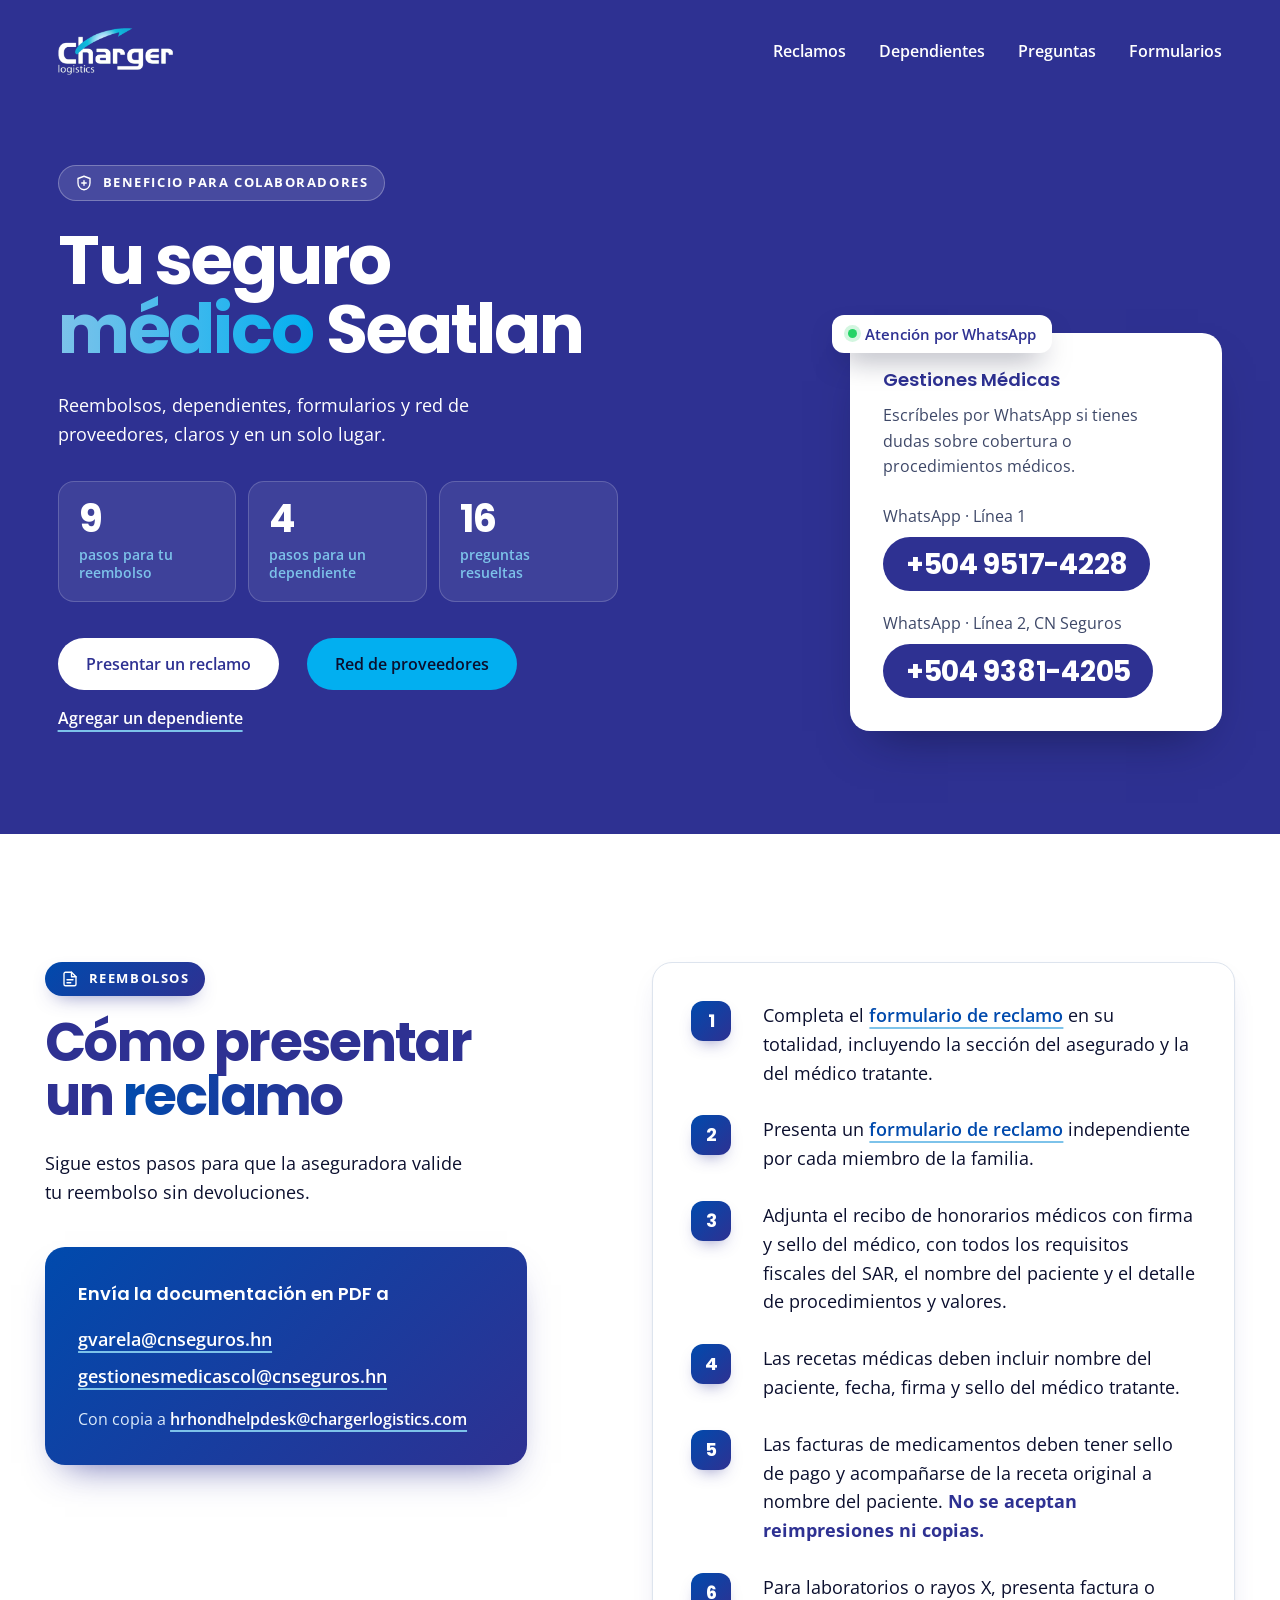
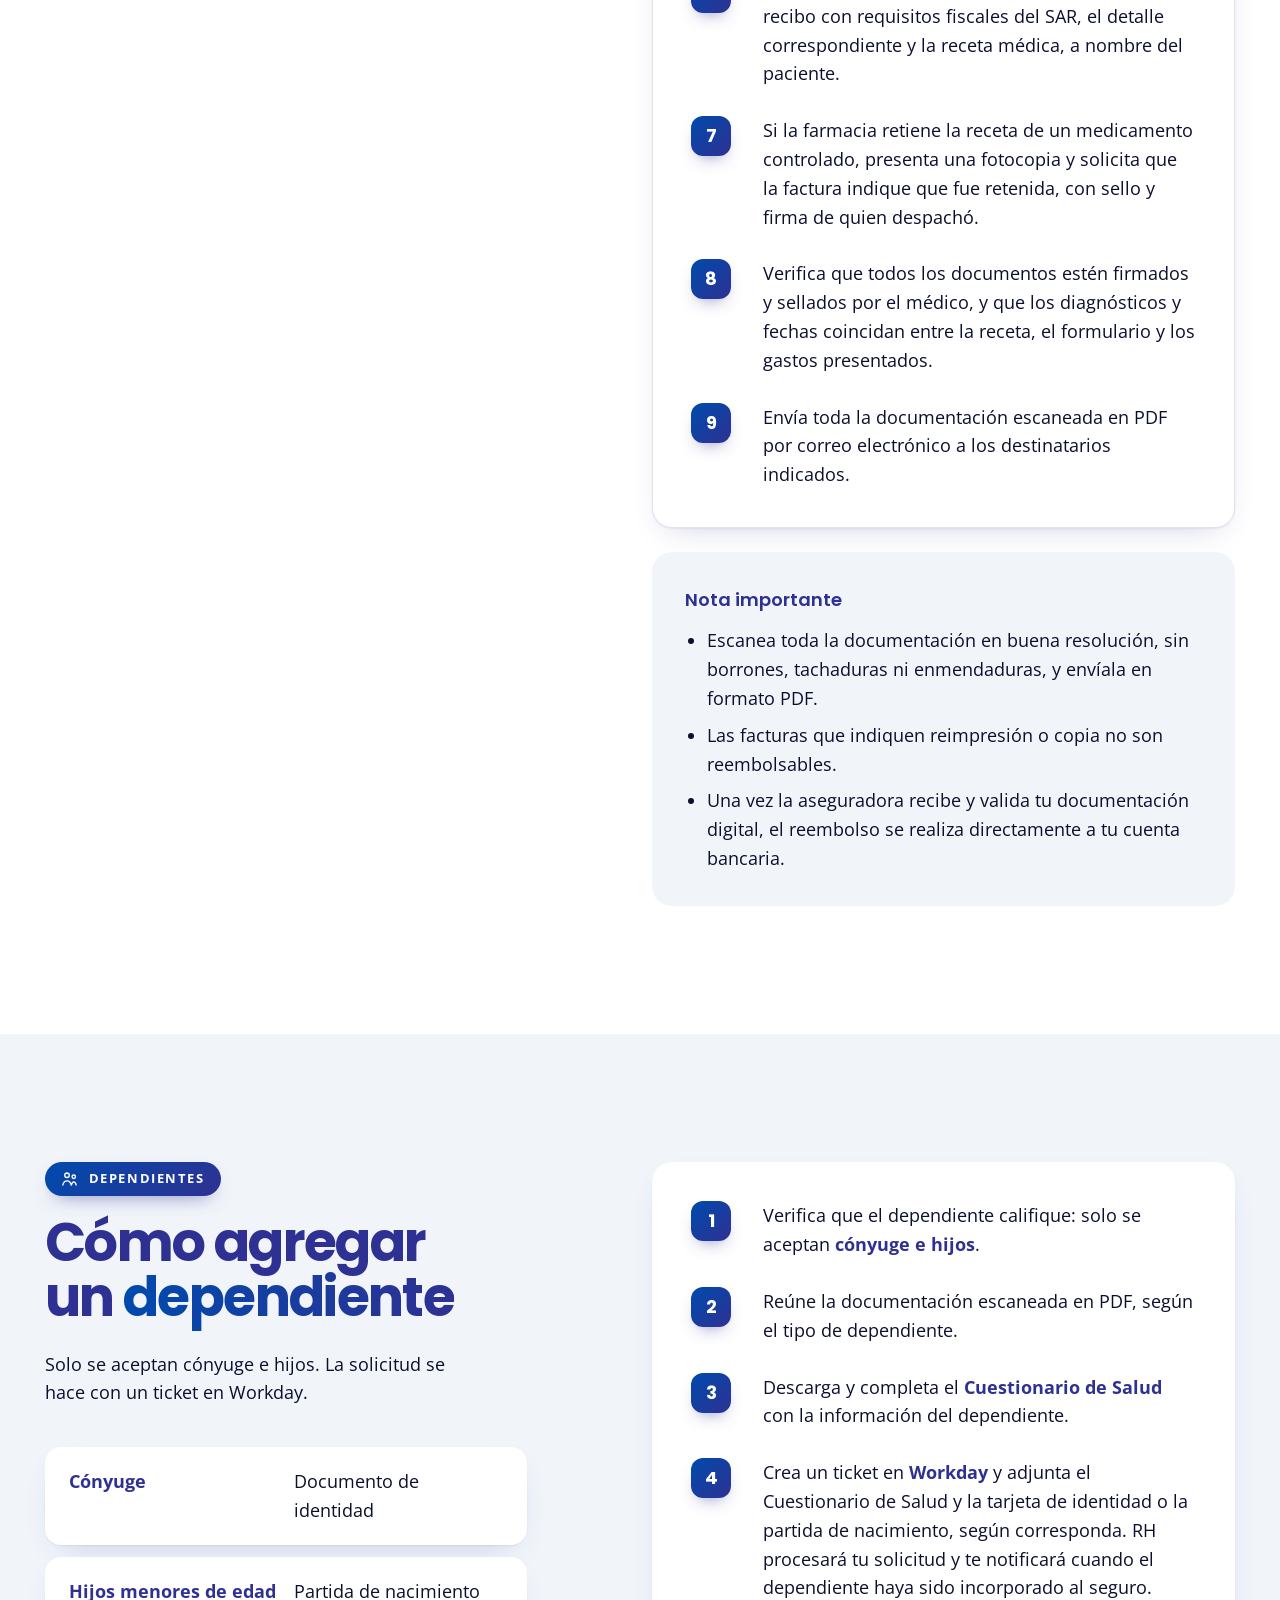
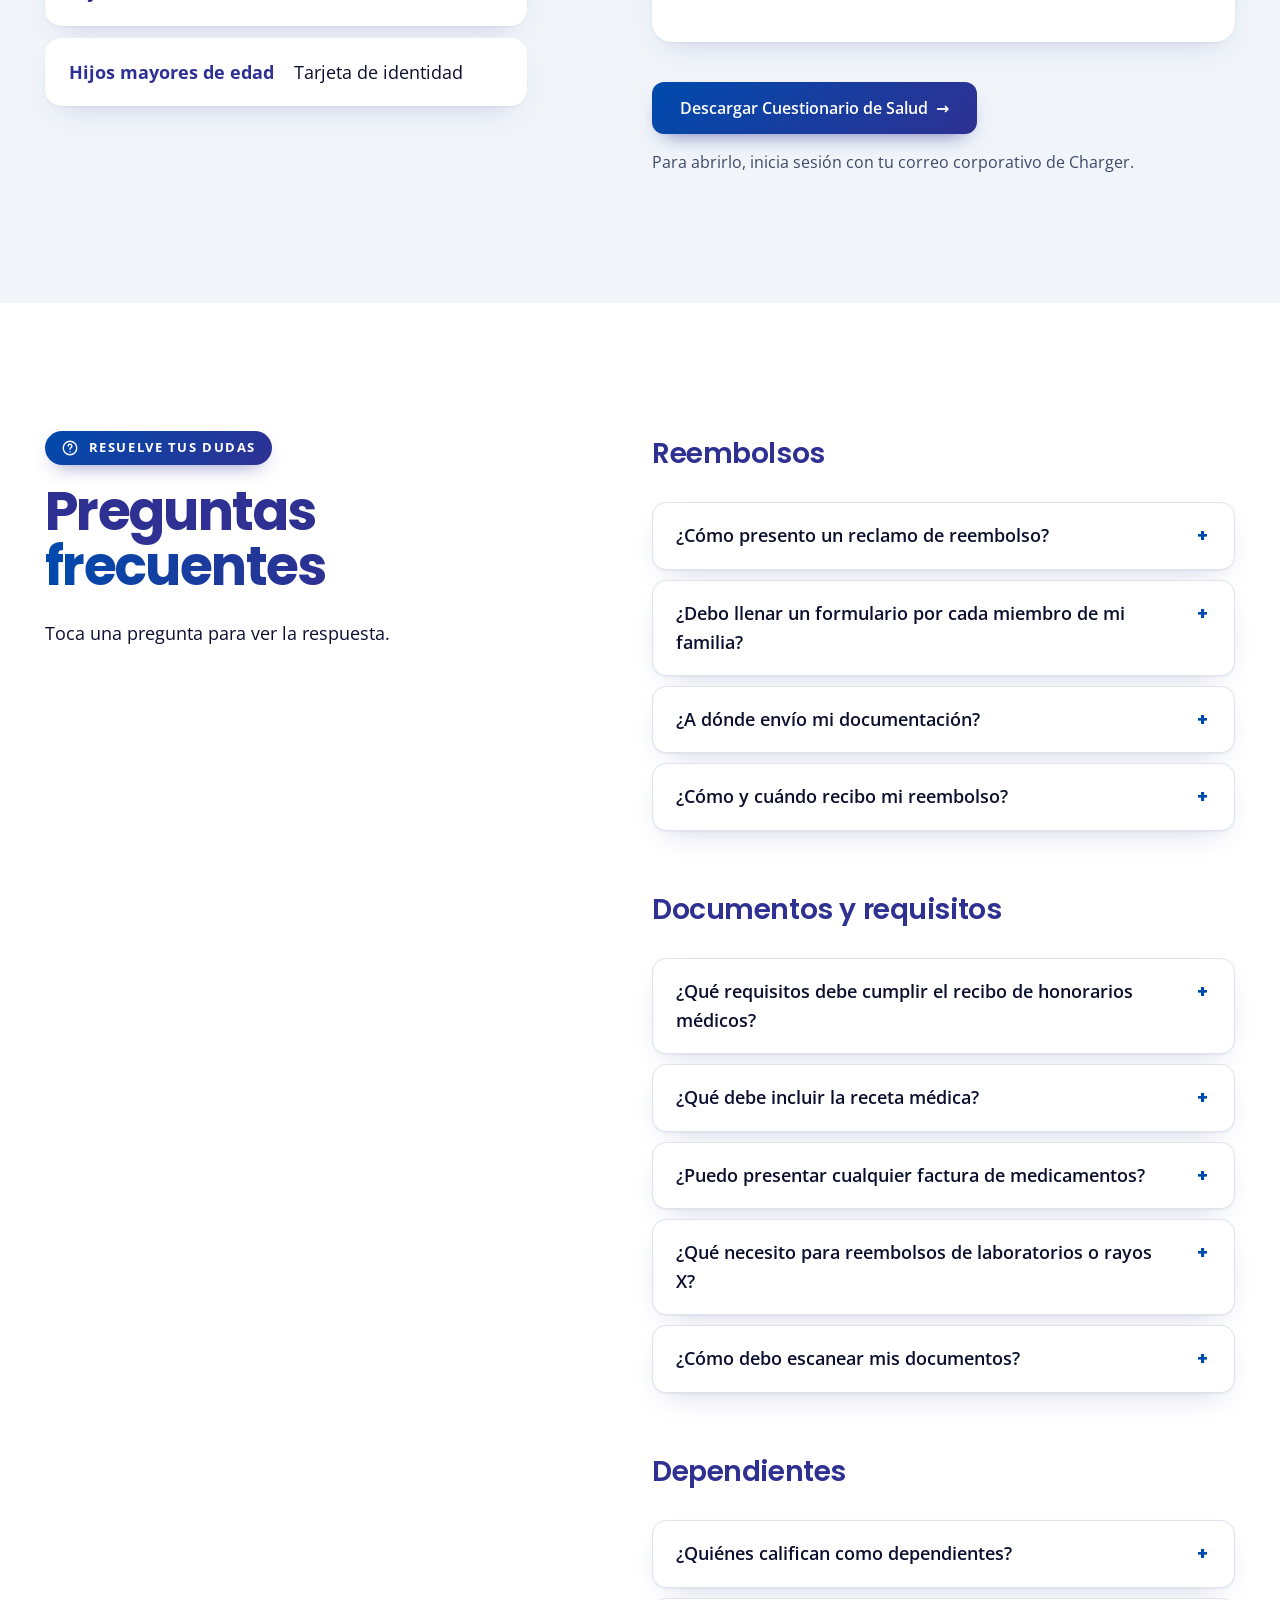
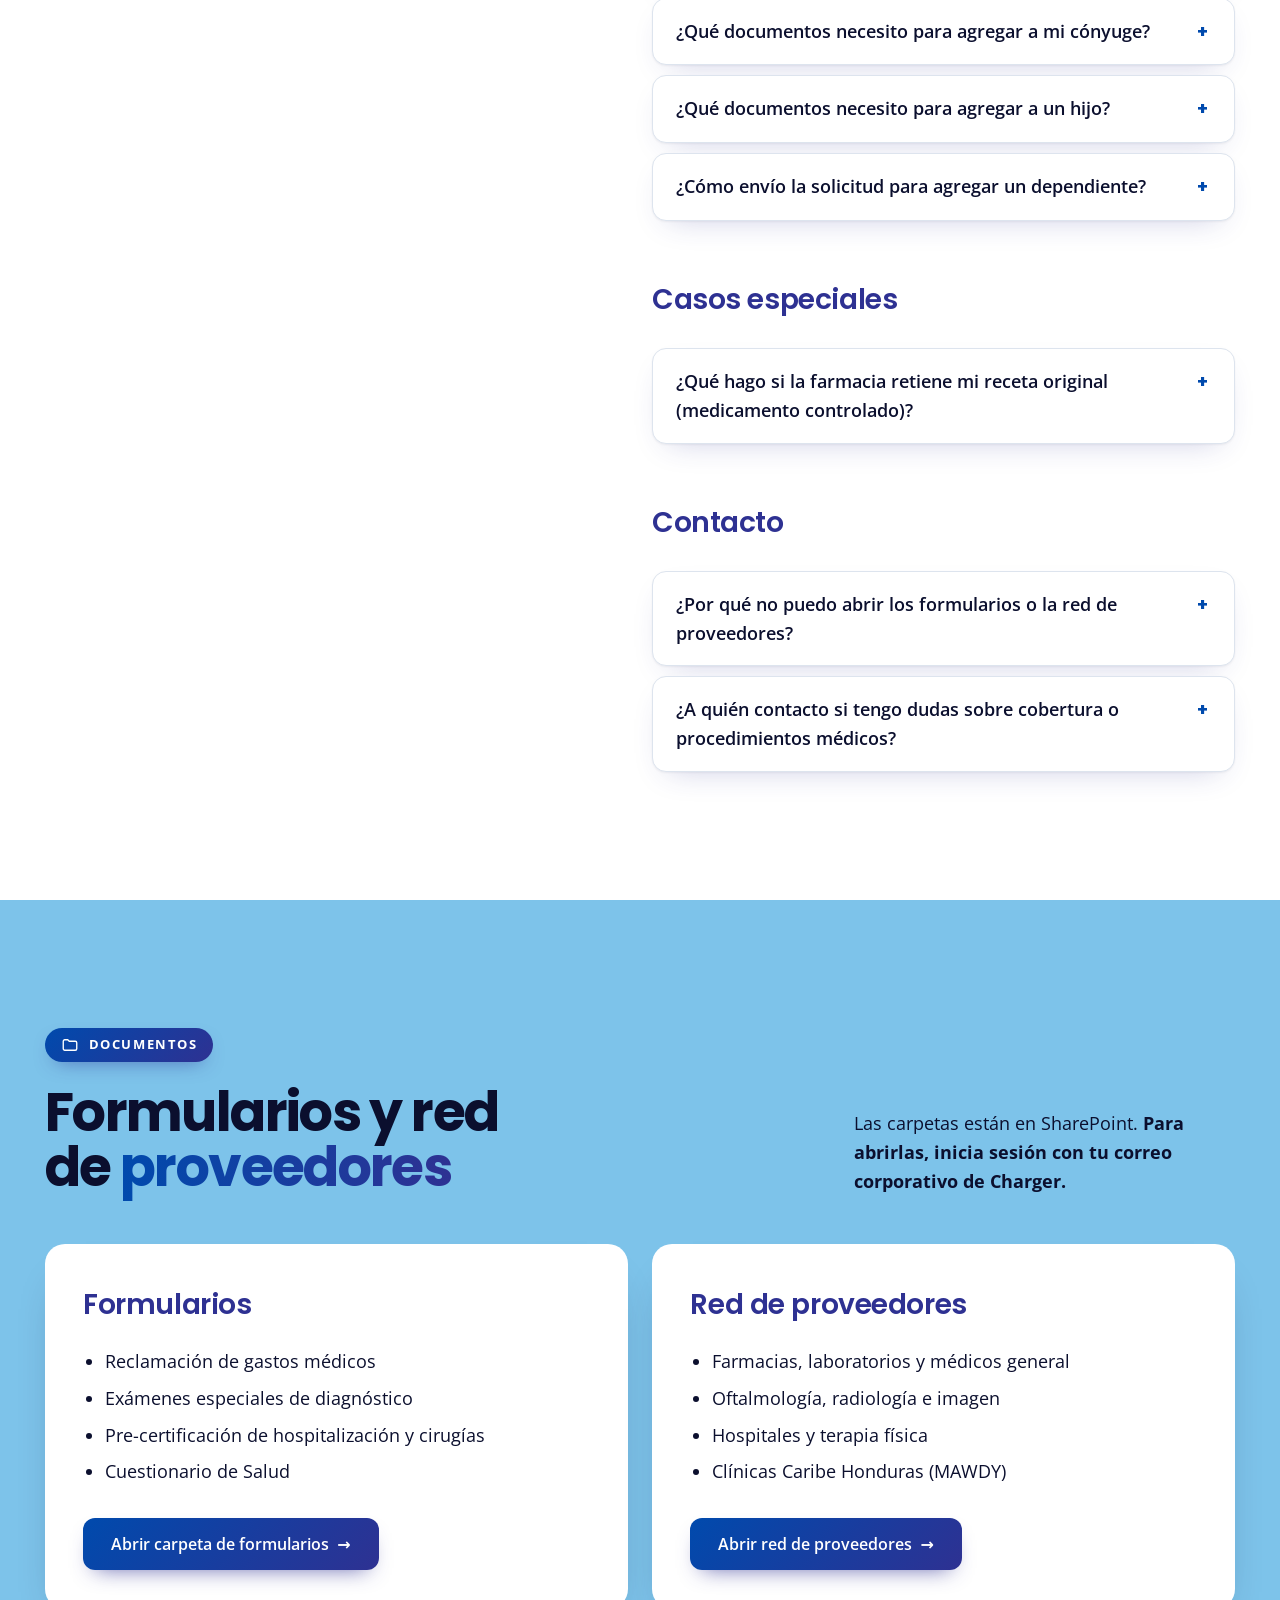
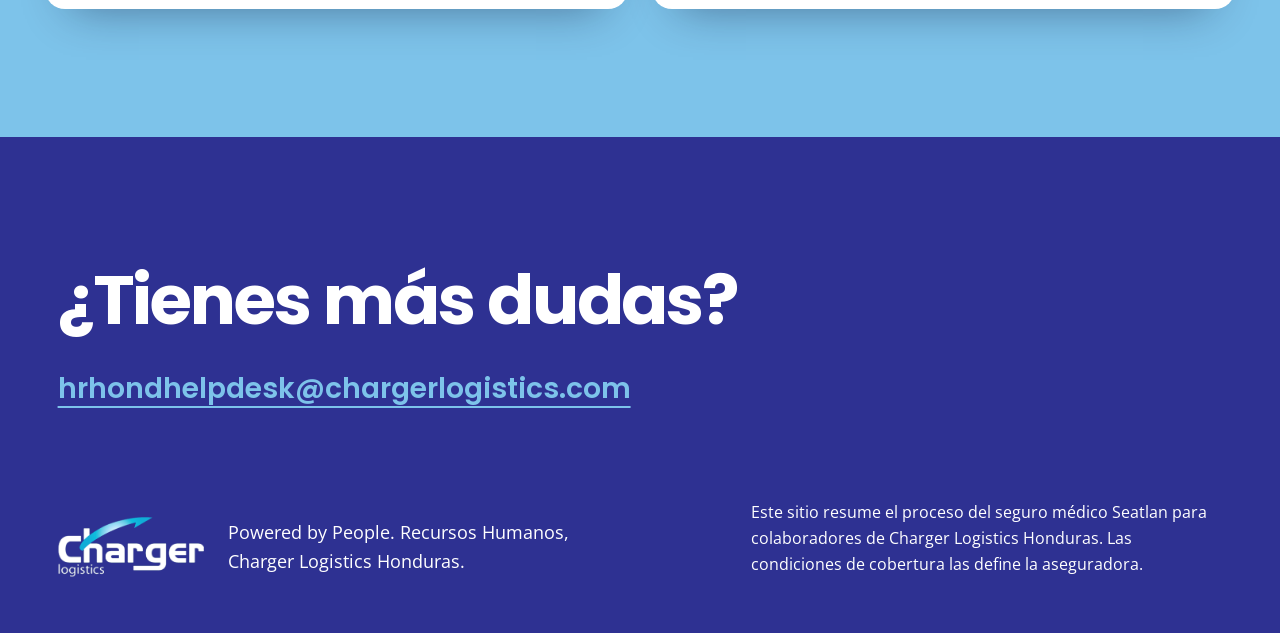
==== commit eb6499b5: "Seguro médico: mismos recursos visuales que Convenios - Etiquetas tipo pastilla con ícono y palabra " ====
--- a/seguro-medico/index.html
+++ b/seguro-medico/index.html
@@ -22,7 +22,12 @@
   --fs-h2:clamp(32px,4.2vw,64px);
   --fs-statement:clamp(22px,2.2vw,32px);
   --fs-body:18px; --fs-small:16px;
-  --m:clamp(20px,4.5vw,64px);
+  --m:clamp(24px,7vw,140px);
+  --m-hero:clamp(20px,4.5vw,64px);
+  --max:1200px;
+  --grad:linear-gradient(135deg,#004AAD 0%,#2E3192 100%);
+  --grad-light:linear-gradient(90deg,#7DC3EA 0%,#02AFF0 100%);
+  --shadow:0 1px 2px rgba(11,15,46,.05),0 12px 32px -16px rgba(46,49,146,.28);
   --gap:clamp(96px,10vw,160px);
   --ease:cubic-bezier(.2,.7,.2,1);
 }
@@ -35,7 +40,7 @@
 a{color:var(--blue);text-underline-offset:3px}
 ::selection{background:var(--cyan);color:var(--ink)}
 :focus-visible{outline:3px solid var(--cyan);outline-offset:3px}
-.wrap{padding-inline:var(--m)}
+.wrap{padding-inline:max(20px,calc(max(var(--m),calc((100% - var(--max))/2))/2))}
 .skip{position:absolute;left:var(--m);top:-100px;z-index:10;background:var(--white);color:var(--indigo);padding:12px 20px;font-weight:600}
 .skip:focus{top:16px}
 .grid{display:grid;grid-template-columns:repeat(12,minmax(0,1fr));column-gap:24px;row-gap:48px}
@@ -48,14 +53,15 @@
 .btn-accent:hover{background:var(--sky)}
 @keyframes nudge{70%{box-shadow:0 0 0 14px rgba(2,175,240,0)}100%{box-shadow:0 0 0 0 rgba(2,175,240,0)}}
 #proveedores{scroll-margin-top:24px}
-.btn-dark{background:var(--indigo);color:var(--white)}
-.btn-dark:hover{background:var(--ink)}
+.btn-dark{gap:8px;border-radius:12px;background:var(--grad);color:var(--white);box-shadow:0 10px 22px -12px rgba(46,49,146,.8)}
+.btn-dark:hover{background:var(--indigo)}
+.btn-dark::after{content:"→";font-weight:700}
 .link{font-weight:600;font-size:var(--fs-small);color:inherit;text-decoration:underline;text-decoration-color:var(--sky);text-underline-offset:6px;text-decoration-thickness:2px;transition:color .2s}
 .link:hover{color:var(--sky)}
 
 /* Portada */
 .hero{background:var(--indigo);color:var(--white)}
-.hero .wrap{padding-block:28px clamp(64px,8vw,120px)}
+.hero .wrap{padding-block:28px clamp(64px,8vw,120px);padding-inline:var(--m-hero)}
 .bar{display:flex;align-items:center;justify-content:space-between;gap:24px}
 .brand{width:clamp(96px,9vw,122px)}
 .bar ul{list-style:none;display:flex;gap:clamp(16px,2.6vw,36px)}
@@ -90,18 +96,18 @@
 .steps a{font-weight:600;text-decoration-thickness:2px;text-decoration-color:var(--sky);text-underline-offset:5px;transition:color .2s}
 .steps a:hover{color:var(--indigo);text-decoration-color:var(--indigo)}
 
-.send{margin-top:40px;background:var(--indigo);color:var(--white);padding:clamp(24px,2.6vw,36px)}
+.send{margin-top:40px;background:var(--grad);color:var(--white);padding:clamp(24px,2.6vw,36px);border-radius:20px;box-shadow:0 18px 36px -20px rgba(46,49,146,.8)}
 .send h3{font-size:var(--fs-body);font-weight:600}
 .send ul{list-style:none;margin-top:16px;display:grid;gap:8px}
 .send a{color:var(--white);font-weight:600;overflow-wrap:anywhere;text-decoration-color:var(--sky);text-decoration-thickness:2px;text-underline-offset:5px}
 .send a:hover{color:var(--sky)}
 .send .cc{margin-top:16px;font-size:var(--fs-small);color:#DCEBFA}
-.before{margin-top:56px;background:var(--tint);padding:clamp(24px,2.6vw,36px)}
+.before{margin-top:24px;background:var(--tint);padding:clamp(24px,2.6vw,36px);border-radius:20px}
 .before h3{font-size:var(--fs-body);font-weight:600;color:var(--indigo)}
 .before ul{margin-top:12px;padding-left:1.2em;display:grid;gap:8px}
 
 .docs-need{margin-top:40px;display:grid;gap:12px}
-.docs-need div{background:var(--white);padding:20px 24px;display:grid;grid-template-columns:minmax(0,1fr) minmax(0,1fr);gap:16px}
+.docs-need div{background:var(--white);border-radius:16px;box-shadow:var(--shadow);padding:20px 24px;display:grid;grid-template-columns:minmax(0,1fr) minmax(0,1fr);gap:16px}
 .docs-need dt{font-weight:700;color:var(--indigo)}
 .docs-need dd{margin:0}
 .dl{margin-top:40px;display:flex;flex-wrap:wrap;align-items:center;gap:16px 24px}
@@ -110,21 +116,21 @@
 /* Preguntas */
 .faq-list{grid-column:7/span 6;display:grid;gap:56px}
 .faq-cat{font-size:var(--fs-statement);font-weight:600;color:var(--indigo);letter-spacing:-.015em;margin-bottom:16px}
-.faq-group{--pad:clamp(14px,1.6vw,22px);display:grid;gap:6px}
-details.faq{margin-inline:calc(-1*var(--pad))}
+.faq-group{--pad:clamp(16px,1.8vw,24px);display:grid;gap:10px}
+details.faq{background:var(--white);border:1px solid var(--track);border-radius:14px;overflow:hidden;box-shadow:var(--shadow)}
 details.faq summary{list-style:none;cursor:pointer;display:flex;justify-content:space-between;align-items:baseline;gap:24px;padding:18px var(--pad);font-weight:600;transition:background-color .25s}
 details.faq summary::-webkit-details-marker{display:none}
-details.faq summary:hover,details.faq[open] summary{background:var(--tint)}
+details.faq summary:hover{background:var(--tint)}
 .mark{flex:none;font-family:var(--title);font-weight:700;color:var(--blue);width:1em;text-align:center;transition:transform .3s var(--ease)}
 .mark::before{content:"+"}
 details.faq[open] .mark{transform:rotate(45deg)}
-details.faq .a{background:var(--tint);padding:0 var(--pad) 24px;max-width:none;animation:reveal .45s var(--ease) both}
+details.faq .a{padding:0 var(--pad) 24px;max-width:none;animation:reveal .45s var(--ease) both}
 @keyframes reveal{from{opacity:0;transform:translateY(10px)}}
 
 /* Formularios */
 .resources{background:var(--sky)}
 .resources .side h2{color:var(--ink)}
-.res{grid-column:span 6;background:var(--white);padding:clamp(28px,3vw,44px);display:flex;flex-direction:column}
+.res{grid-column:span 6;background:var(--white);padding:clamp(28px,3vw,44px);display:flex;flex-direction:column;border-radius:20px;box-shadow:0 24px 44px -26px rgba(11,15,46,.45)}
 .res h3{font-size:var(--fs-statement);font-weight:600;color:var(--indigo);letter-spacing:-.015em}
 .res ul{margin:20px 0 32px;padding-left:1.2em;display:grid;gap:8px;flex:1}
 .res .btn{align-self:flex-start}
@@ -134,6 +140,7 @@
 
 /* Cierre */
 .close{background:var(--indigo);color:var(--white);padding-block:var(--gap) 56px}
+.close .wrap{padding-inline:var(--m-hero)}
 .close h2{font-size:var(--fs-display);font-weight:700;line-height:1;letter-spacing:-.03em}
 .close .mail{display:inline-block;margin-top:32px;font-family:var(--title);font-weight:600;font-size:var(--fs-statement);color:var(--sky);overflow-wrap:anywhere;text-decoration-thickness:2px;text-underline-offset:8px;transition:color .2s}
 .close .mail:hover{color:var(--white)}
@@ -142,6 +149,28 @@
 .close .sign img{width:146px}
 .close .note{grid-column:8/span 5;font-size:var(--fs-small)}
 
+
+/* Recursos visuales (mismos que Convenios) */
+.pill{display:inline-flex;align-items:center;gap:10px;padding:8px 16px;border-radius:999px;font:700 13px/1.2 var(--body);letter-spacing:.12em;text-transform:uppercase}
+.pill svg{width:18px;height:18px;flex:none;stroke:currentColor;fill:none;stroke-width:1.8;stroke-linecap:round;stroke-linejoin:round}
+.pill-glass{background:rgba(255,255,255,.12);border:1px solid rgba(255,255,255,.28);color:var(--white)}
+.pill-solid{background:var(--grad);color:var(--white);box-shadow:0 8px 20px -10px rgba(46,49,146,.7)}
+.grad-light{background:var(--grad-light);-webkit-background-clip:text;background-clip:text;color:transparent}
+.grad-dark{background:linear-gradient(90deg,#004AAD,#2E3192);-webkit-background-clip:text;background-clip:text;color:transparent}
+.hero .pill{margin-bottom:24px}
+.side .pill,.res-head .pill{margin-bottom:20px}
+.res-head .pill{grid-column:1/-1;justify-self:start;margin-bottom:0}
+.stats{list-style:none;margin-top:32px;display:grid;grid-template-columns:repeat(3,minmax(0,1fr));gap:12px;max-width:560px}
+.stats li{padding:18px 20px;border-radius:16px;background:rgba(255,255,255,.08);border:1px solid rgba(255,255,255,.18)}
+.stats b{display:block;font-family:var(--title);font-weight:700;font-size:clamp(28px,3vw,40px);line-height:1;letter-spacing:-.02em}
+.stats span{display:block;margin-top:8px;font-size:14px;line-height:1.3;color:var(--sky);font-weight:600}
+.lines{position:relative;border-radius:20px;box-shadow:0 24px 48px -24px rgba(11,15,46,.6)}
+.lines .live{position:absolute;top:-18px;left:-18px;z-index:1;display:inline-flex;align-items:center;gap:8px;padding:10px 16px;border-radius:12px;background:var(--white);color:var(--indigo);font:600 15px/1.2 var(--body);box-shadow:0 14px 30px -12px rgba(11,15,46,.55)}
+.lines .live::before{content:"";width:9px;height:9px;border-radius:50%;background:#25D366;box-shadow:0 0 0 4px rgba(37,211,102,.2)}
+.steps-card{background:var(--white);border:1px solid var(--track);border-radius:20px;box-shadow:var(--shadow);padding:clamp(24px,3vw,44px)}
+.tinted .steps-card{border-color:transparent}
+.steps > li::before{width:40px;height:40px;border-radius:12px;display:flex;align-items:center;justify-content:center;background:var(--grad);color:var(--white);font-size:18px;box-shadow:0 8px 18px -10px rgba(46,49,146,.8)}
+
 /* Entradas */
 .js [data-rise]{opacity:0;transform:translateY(28px);transition:opacity .8s var(--ease),transform .8s var(--ease);transition-delay:calc(var(--d,0)*70ms)}
 .js [data-rise].in,.no-rise [data-rise]{opacity:1;transform:none}
@@ -151,12 +180,18 @@
   .hero-copy,.lines,.side,.main,.faq-list,.res,.res-head h2,.res-head p,.close .sign,.close .note{grid-column:1/-1}
   .lines{max-width:520px}
   .bar ul li.opt{display:none}
+  .lines .live{top:-14px;left:8px}
+  .lines{padding-top:44px}
 }
 @media (max-width:560px){
   .steps > li{grid-template-columns:40px 1fr}
   .docs-need div{grid-template-columns:1fr;gap:4px}
   .send ul{font-size:var(--fs-small)}
   .close .sign{flex-direction:column;align-items:flex-start}
+  .stats{gap:8px}
+  .stats li{padding:14px 12px;border-radius:12px}
+  .stats span{font-size:12px}
+  .pill{font-size:11px;padding:7px 12px}
 }
 @media (prefers-reduced-motion:reduce){
   html{scroll-behavior:auto}
@@ -188,8 +223,10 @@
 
     <div class="grid">
       <div class="hero-copy" data-rise>
-        <h1>Tu seguro médico Seatlan</h1>
+        <span class="pill pill-glass"><svg viewBox="0 0 24 24" aria-hidden="true"><path d="M12 3l8 3v6c0 4.5-3.4 8.3-8 9-4.6-.7-8-4.5-8-9V6l8-3z"/><path d="M12 9v6M9 12h6"/></svg>Beneficio para colaboradores</span>
+        <h1>Tu seguro <span class="grad-light">médico</span> Seatlan</h1>
         <p class="lead">Reembolsos, dependientes, formularios y red de proveedores, claros y en un solo lugar.</p>
+        <ul class="stats" id="stats"></ul>
         <p class="hero-actions">
           <a class="btn btn-light" href="#reclamo">Presentar un reclamo</a>
           <a class="btn btn-accent" href="#proveedores">Red de proveedores</a>
@@ -197,6 +234,7 @@
         </p>
       </div>
       <aside class="lines" data-rise style="--d:1" aria-labelledby="t-lineas">
+        <b class="live">Atención por WhatsApp</b>
         <h2 id="t-lineas">Gestiones Médicas</h2>
         <p>Escríbeles por WhatsApp si tienes dudas sobre cobertura o procedimientos médicos.</p>
         <ul>
@@ -212,7 +250,8 @@
   <section id="reclamo" aria-labelledby="t-reclamo">
     <div class="wrap grid">
       <div class="side" data-rise>
-        <h2 id="t-reclamo">Cómo presentar un reclamo</h2>
+        <span class="pill pill-solid"><svg viewBox="0 0 24 24" aria-hidden="true"><path d="M14 3H6a2 2 0 0 0-2 2v14a2 2 0 0 0 2 2h12a2 2 0 0 0 2-2V9l-6-6z"/><path d="M14 3v6h6M8 13h8M8 17h5"/></svg>Reembolsos</span>
+        <h2 id="t-reclamo">Cómo presentar un <span class="grad-dark">reclamo</span></h2>
         <p>Sigue estos pasos para que la aseguradora valide tu reembolso sin devoluciones.</p>
         <div class="send">
           <h3>Envía la documentación en PDF a</h3>
@@ -224,6 +263,7 @@
         </div>
       </div>
       <div class="main">
+        <div class="steps-card">
         <ol class="steps">
           <li data-rise><span>Completa el <a href="#documentos">formulario de reclamo</a> en su totalidad, incluyendo la sección del asegurado y la del médico tratante.</span></li>
           <li data-rise><span>Presenta un <a href="#documentos">formulario de reclamo</a> independiente por cada miembro de la familia.</span></li>
@@ -235,6 +275,7 @@
           <li data-rise>Verifica que todos los documentos estén firmados y sellados por el médico, y que los diagnósticos y fechas coincidan entre la receta, el formulario y los gastos presentados.</li>
           <li data-rise>Envía toda la documentación escaneada en PDF por correo electrónico a los destinatarios indicados.</li>
         </ol>
+        </div>
         <div class="before" data-rise>
           <h3>Nota importante</h3>
           <ul>
@@ -250,7 +291,8 @@
   <section id="dependientes" class="tinted" aria-labelledby="t-dep">
     <div class="wrap grid">
       <div class="side" data-rise>
-        <h2 id="t-dep">Cómo agregar un dependiente</h2>
+        <span class="pill pill-solid"><svg viewBox="0 0 24 24" aria-hidden="true"><circle cx="8" cy="7" r="3"/><circle cx="17" cy="9" r="2.3"/><path d="M2.5 20c.6-3.5 2.8-5.5 5.5-5.5s4.9 2 5.5 5.5M14 20c.4-2.6 1.6-4.1 3-4.1s2.7 1.5 3.1 4.1"/></svg>Dependientes</span>
+        <h2 id="t-dep">Cómo agregar un <span class="grad-dark">dependiente</span></h2>
         <p>Solo se aceptan cónyuge e hijos. La solicitud se hace con un ticket en Workday.</p>
         <dl class="docs-need">
           <div><dt>Cónyuge</dt><dd>Documento de identidad</dd></div>
@@ -259,12 +301,14 @@
         </dl>
       </div>
       <div class="main">
+        <div class="steps-card">
         <ol class="steps">
           <li data-rise><span>Verifica que el dependiente califique: solo se aceptan <b>cónyuge e hijos</b>.</span></li>
           <li data-rise>Reúne la documentación escaneada en PDF, según el tipo de dependiente.</li>
           <li data-rise><span>Descarga y completa el <b>Cuestionario de Salud</b> con la información del dependiente.</span></li>
           <li data-rise><span>Crea un ticket en <b>Workday</b> y adjunta el Cuestionario de Salud y la tarjeta de identidad o la partida de nacimiento, según corresponda. RH procesará tu solicitud y te notificará cuando el dependiente haya sido incorporado al seguro.</span></li>
         </ol>
+        </div>
         <div class="dl" data-rise>
           <a class="btn btn-dark" href="https://chargerlogistics.sharepoint.com/:b:/r/sites/SEATLAN-HR/Shared%20Documents/SEATLAN%20INFO/Formularios/Cuestionario%20de%20Salud%20(.pdf?d=w55ce42478e1b40bdb4b3469c812b2c87&csf=1&web=1&e=nMqfds" target="_blank" rel="noopener">Descargar Cuestionario de Salud</a>
           <p class="hint">Para abrirlo, inicia sesión con tu correo corporativo de Charger.</p>
@@ -276,7 +320,8 @@
   <section id="faq" aria-labelledby="t-faq">
     <div class="wrap grid">
       <div class="side" data-rise>
-        <h2 id="t-faq">Preguntas frecuentes</h2>
+        <span class="pill pill-solid"><svg viewBox="0 0 24 24" aria-hidden="true"><circle cx="12" cy="12" r="9"/><path d="M9.5 9.5a2.5 2.5 0 1 1 3.5 2.3c-.7.3-1 .9-1 1.7M12 17h.01"/></svg>Resuelve tus dudas</span>
+        <h2 id="t-faq">Preguntas <span class="grad-dark">frecuentes</span></h2>
         <p>Toca una pregunta para ver la respuesta.</p>
       </div>
       <div class="faq-list" id="faq-list">
@@ -325,7 +370,8 @@
   <section id="documentos" class="resources" aria-labelledby="t-docs">
     <div class="wrap grid">
       <div class="res-head" data-rise>
-        <h2 id="t-docs">Formularios y red de proveedores</h2>
+        <span class="pill pill-solid"><svg viewBox="0 0 24 24" aria-hidden="true"><path d="M3 7a2 2 0 0 1 2-2h4l2 2h8a2 2 0 0 1 2 2v8a2 2 0 0 1-2 2H5a2 2 0 0 1-2-2V7z"/></svg>Documentos</span>
+        <h2 id="t-docs">Formularios y red de <span class="grad-dark">proveedores</span></h2>
         <p>Las carpetas están en SharePoint. <strong>Para abrirlas, inicia sesión con tu correo corporativo de Charger.</strong></p>
       </div>
       <div class="res" data-rise>
@@ -369,6 +415,13 @@
 <script>
 (function(){
   if(window.__riseFallback) clearTimeout(window.__riseFallback);
+  var st=document.getElementById('stats');
+  if(st){
+    var n=function(sel){return document.querySelectorAll(sel).length;};
+    var data=[[n('#reclamo .steps > li'),'pasos para tu reembolso'],[n('#dependientes .steps > li'),'pasos para un dependiente'],[n('details.faq'),'preguntas resueltas']];
+    st.innerHTML=data.map(function(d){return '<li><b>'+d[0]+'</b><span>'+d[1]+'</span></li>';}).join('');
+  }
+
   var items=document.querySelectorAll('[data-rise]');
   if(!('IntersectionObserver' in window)){document.documentElement.classList.add('no-rise');return;}
   var io=new IntersectionObserver(function(entries){
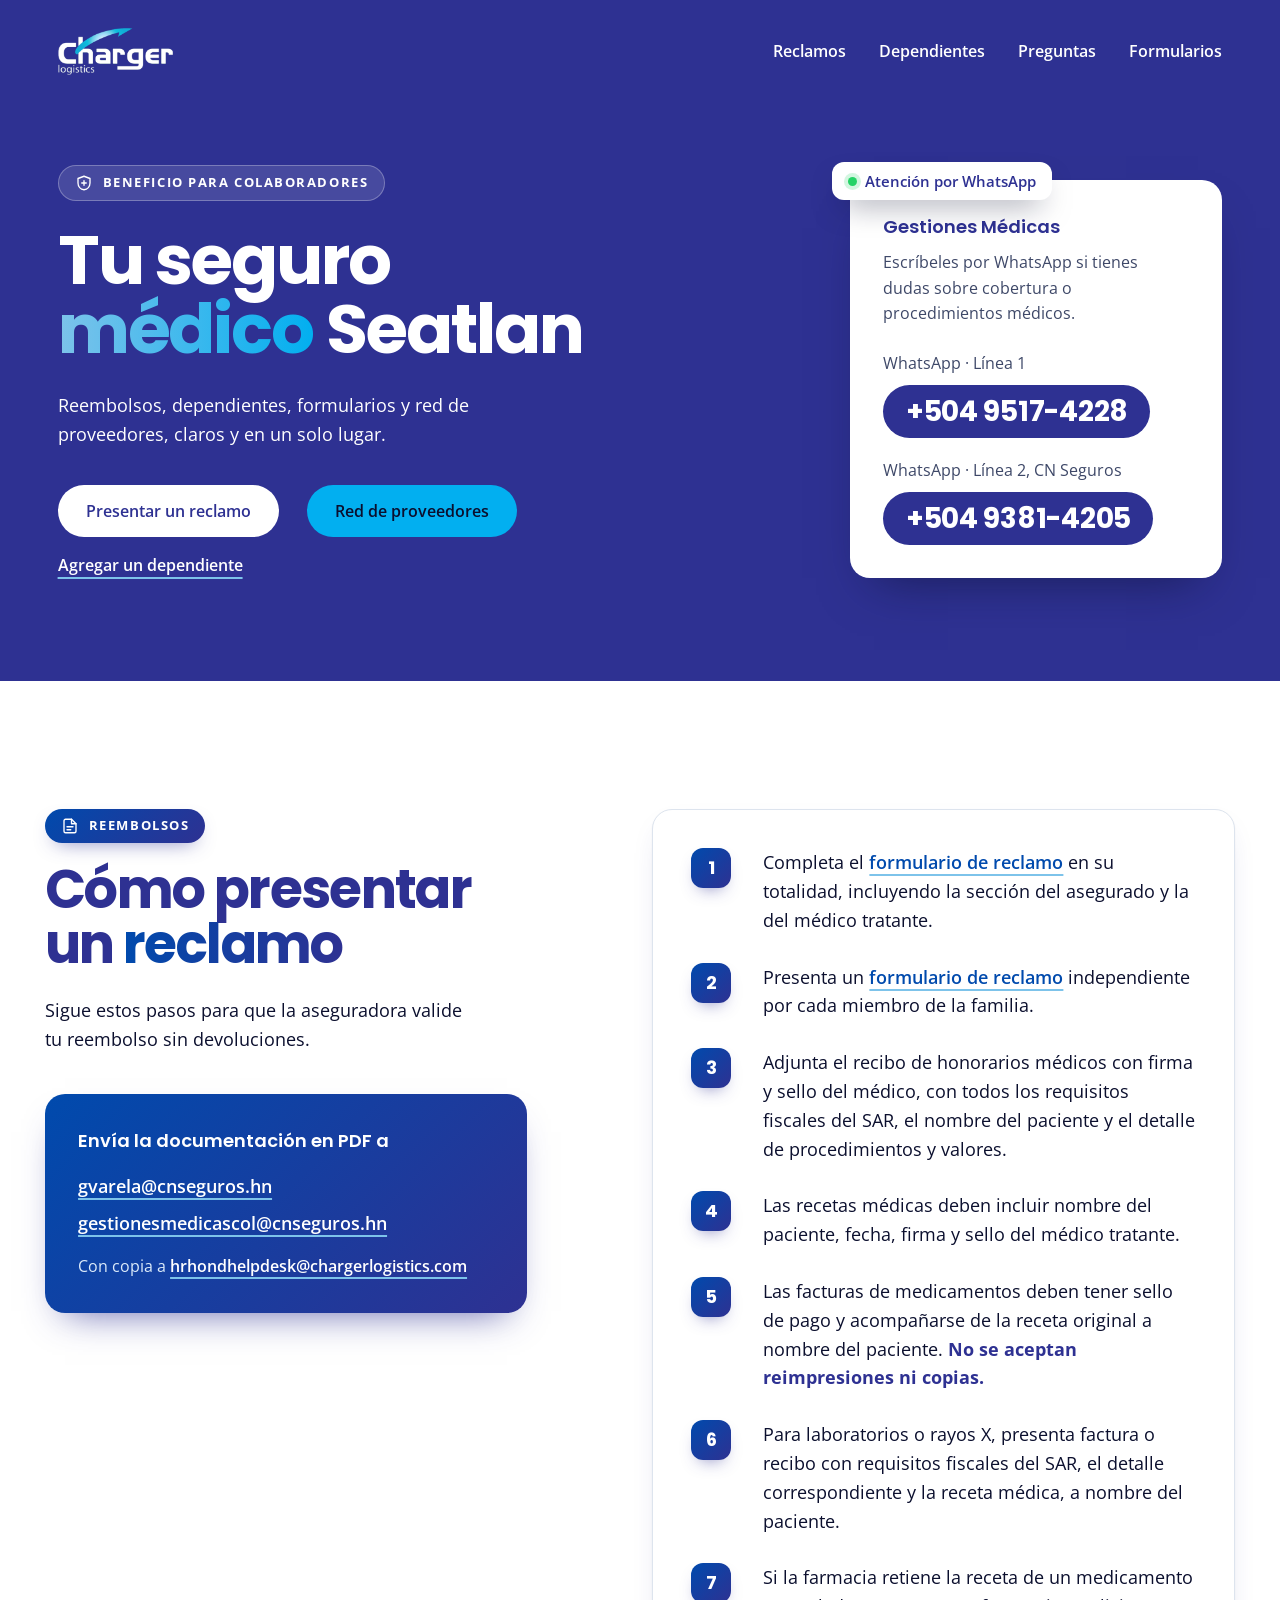
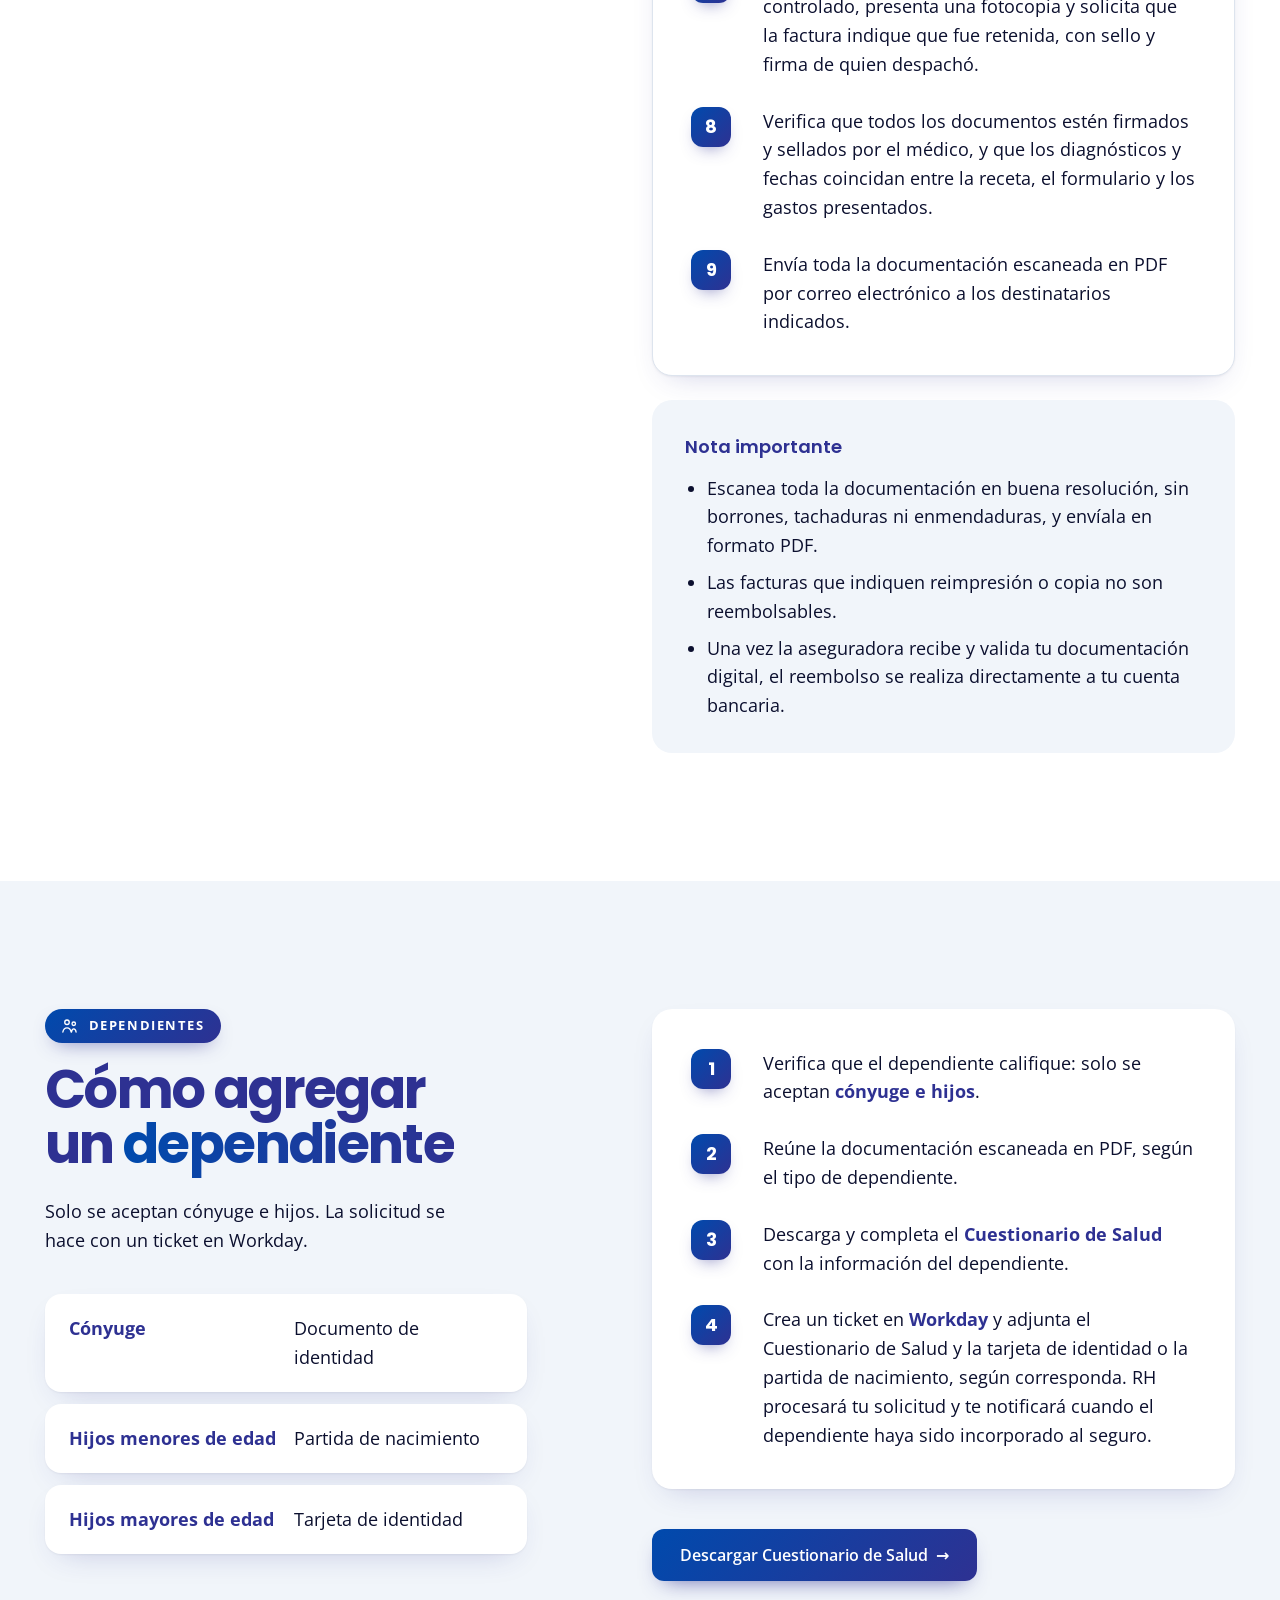
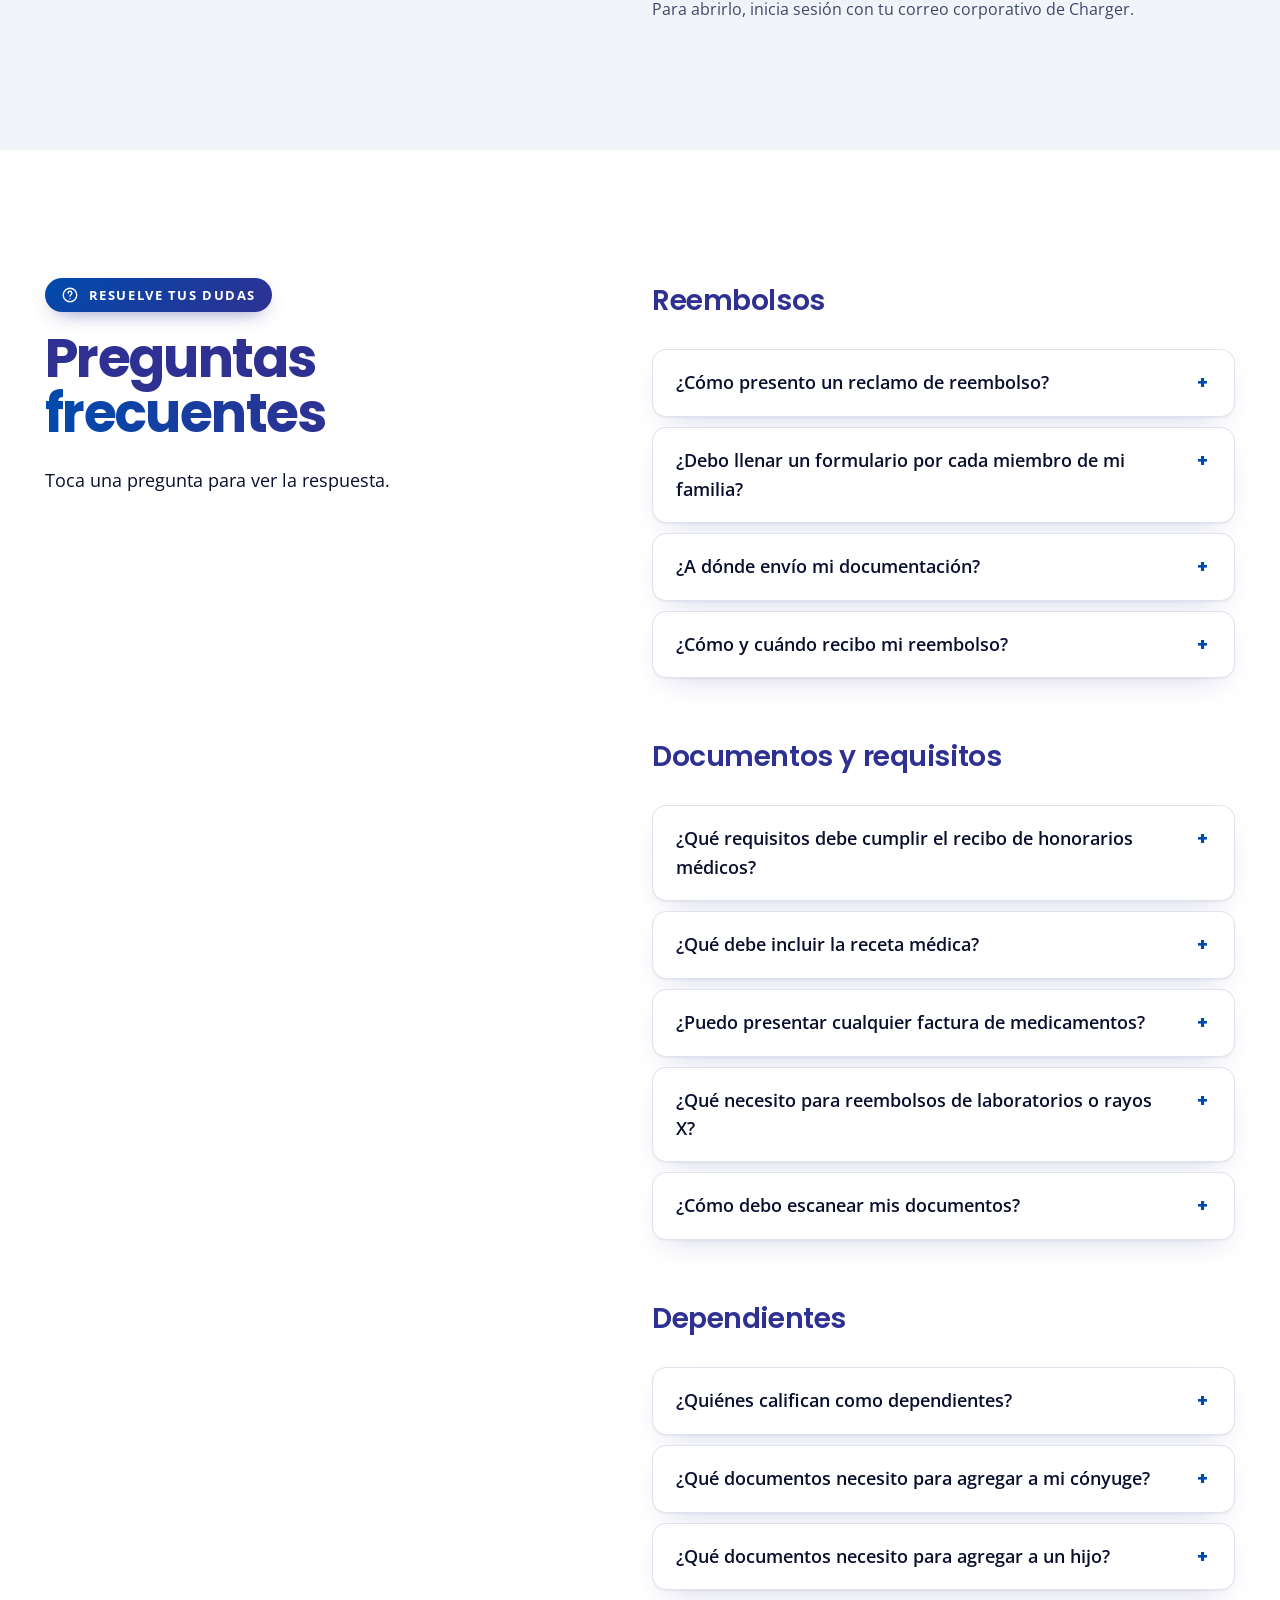
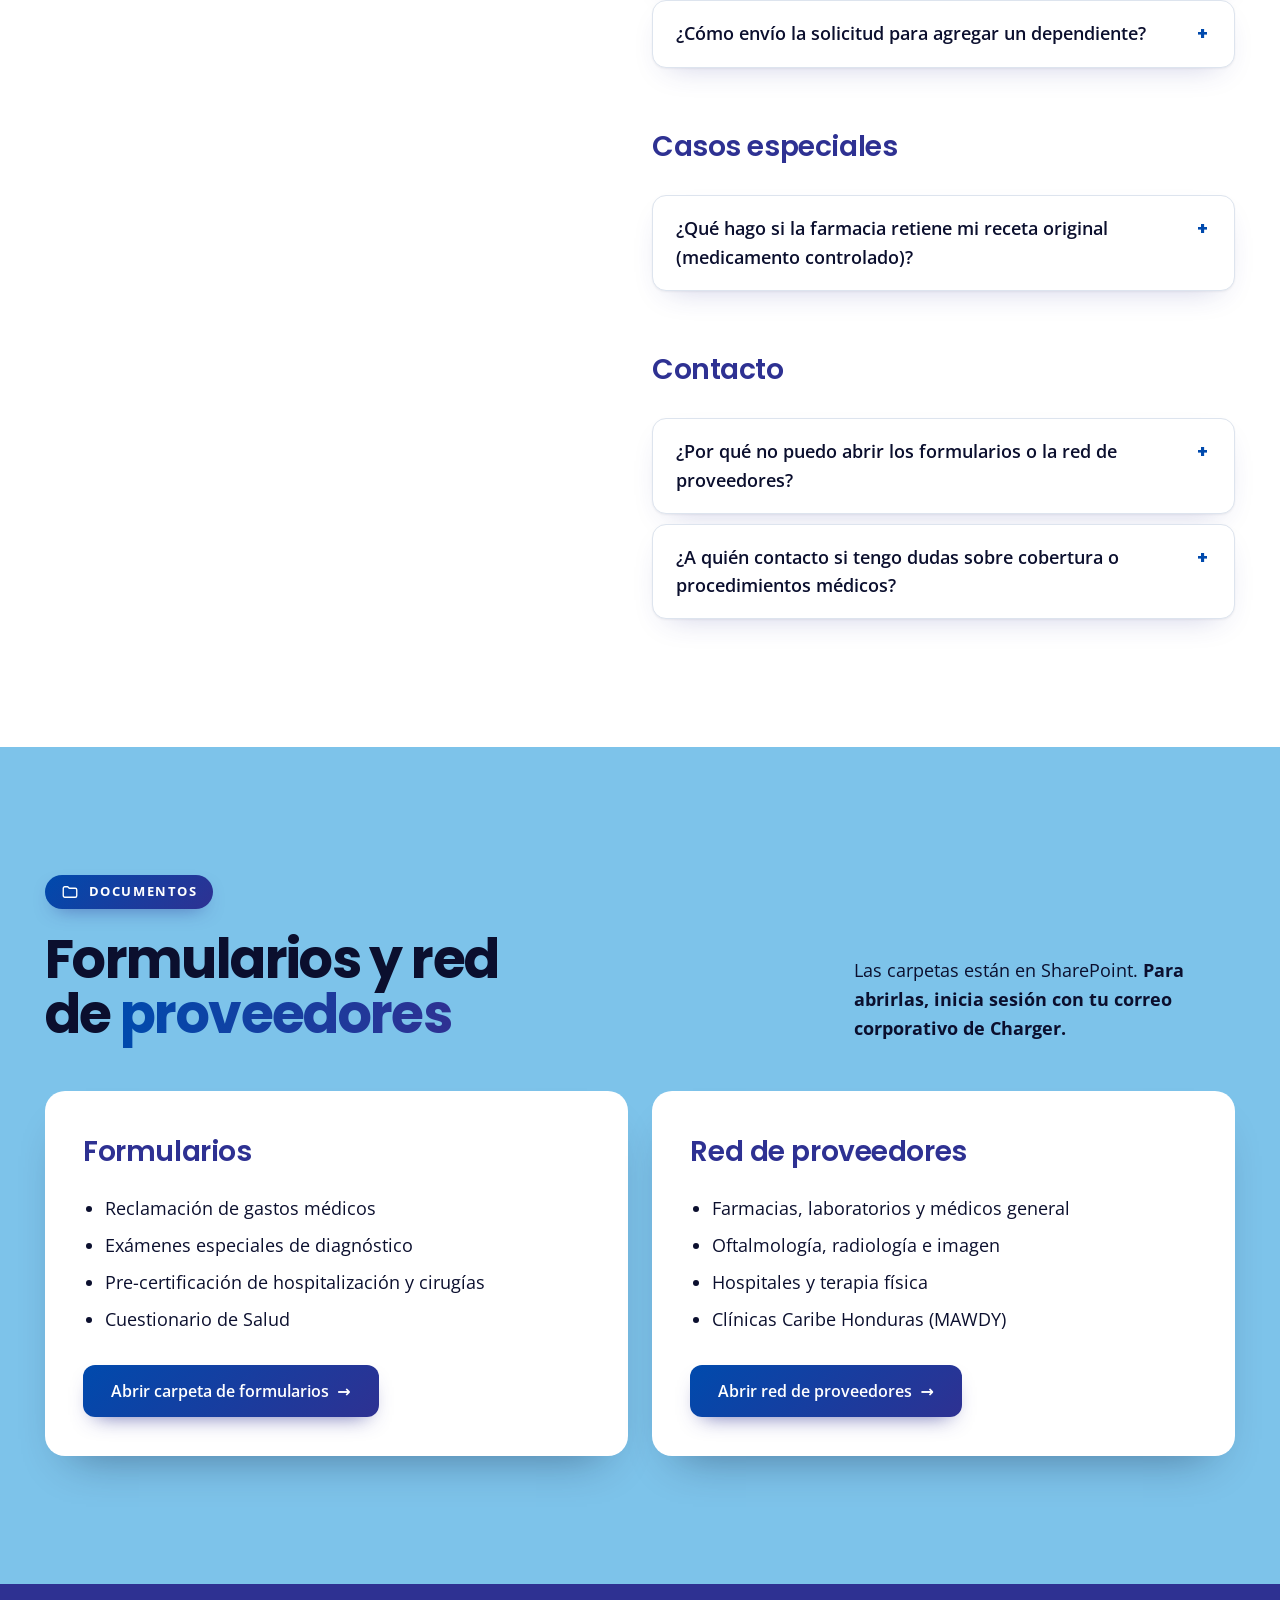
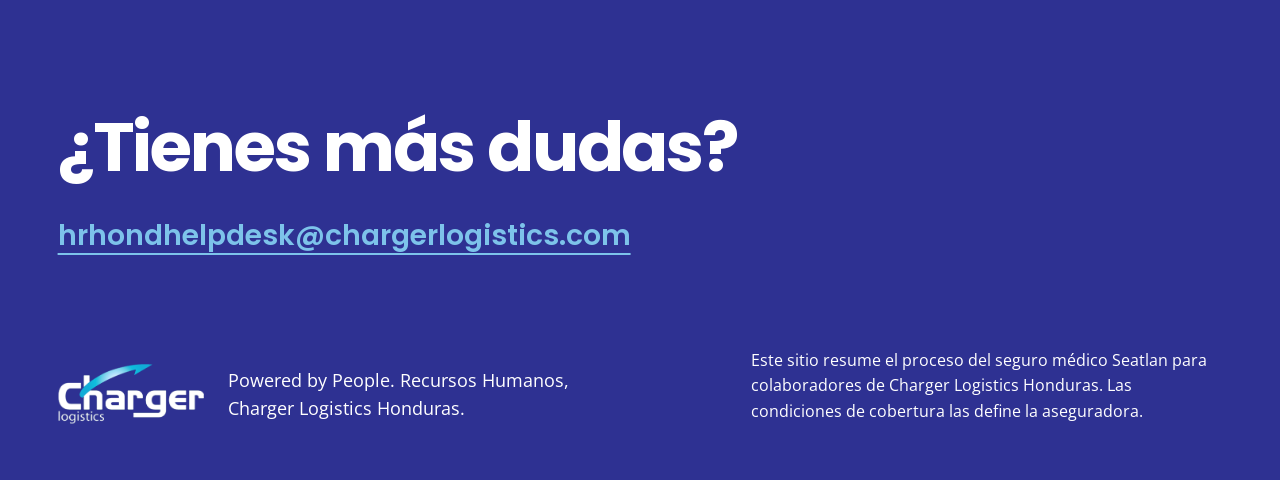
==== commit 914206be: "Seguro médico: quitar las tarjetas de cifras de la portada Co-Authored-By: Claude Opus 5.5 <noreply@" ====
--- a/seguro-medico/index.html
+++ b/seguro-medico/index.html
@@ -160,10 +160,6 @@
 .hero .pill{margin-bottom:24px}
 .side .pill,.res-head .pill{margin-bottom:20px}
 .res-head .pill{grid-column:1/-1;justify-self:start;margin-bottom:0}
-.stats{list-style:none;margin-top:32px;display:grid;grid-template-columns:repeat(3,minmax(0,1fr));gap:12px;max-width:560px}
-.stats li{padding:18px 20px;border-radius:16px;background:rgba(255,255,255,.08);border:1px solid rgba(255,255,255,.18)}
-.stats b{display:block;font-family:var(--title);font-weight:700;font-size:clamp(28px,3vw,40px);line-height:1;letter-spacing:-.02em}
-.stats span{display:block;margin-top:8px;font-size:14px;line-height:1.3;color:var(--sky);font-weight:600}
 .lines{position:relative;border-radius:20px;box-shadow:0 24px 48px -24px rgba(11,15,46,.6)}
 .lines .live{position:absolute;top:-18px;left:-18px;z-index:1;display:inline-flex;align-items:center;gap:8px;padding:10px 16px;border-radius:12px;background:var(--white);color:var(--indigo);font:600 15px/1.2 var(--body);box-shadow:0 14px 30px -12px rgba(11,15,46,.55)}
 .lines .live::before{content:"";width:9px;height:9px;border-radius:50%;background:#25D366;box-shadow:0 0 0 4px rgba(37,211,102,.2)}
@@ -188,10 +184,7 @@
   .docs-need div{grid-template-columns:1fr;gap:4px}
   .send ul{font-size:var(--fs-small)}
   .close .sign{flex-direction:column;align-items:flex-start}
-  .stats{gap:8px}
-  .stats li{padding:14px 12px;border-radius:12px}
-  .stats span{font-size:12px}
-  .pill{font-size:11px;padding:7px 12px}
+        .pill{font-size:11px;padding:7px 12px}
 }
 @media (prefers-reduced-motion:reduce){
   html{scroll-behavior:auto}
@@ -226,7 +219,6 @@
         <span class="pill pill-glass"><svg viewBox="0 0 24 24" aria-hidden="true"><path d="M12 3l8 3v6c0 4.5-3.4 8.3-8 9-4.6-.7-8-4.5-8-9V6l8-3z"/><path d="M12 9v6M9 12h6"/></svg>Beneficio para colaboradores</span>
         <h1>Tu seguro <span class="grad-light">médico</span> Seatlan</h1>
         <p class="lead">Reembolsos, dependientes, formularios y red de proveedores, claros y en un solo lugar.</p>
-        <ul class="stats" id="stats"></ul>
         <p class="hero-actions">
           <a class="btn btn-light" href="#reclamo">Presentar un reclamo</a>
           <a class="btn btn-accent" href="#proveedores">Red de proveedores</a>
@@ -415,12 +407,6 @@
 <script>
 (function(){
   if(window.__riseFallback) clearTimeout(window.__riseFallback);
-  var st=document.getElementById('stats');
-  if(st){
-    var n=function(sel){return document.querySelectorAll(sel).length;};
-    var data=[[n('#reclamo .steps > li'),'pasos para tu reembolso'],[n('#dependientes .steps > li'),'pasos para un dependiente'],[n('details.faq'),'preguntas resueltas']];
-    st.innerHTML=data.map(function(d){return '<li><b>'+d[0]+'</b><span>'+d[1]+'</span></li>';}).join('');
-  }
 
   var items=document.querySelectorAll('[data-rise]');
   if(!('IntersectionObserver' in window)){document.documentElement.classList.add('no-rise');return;}
